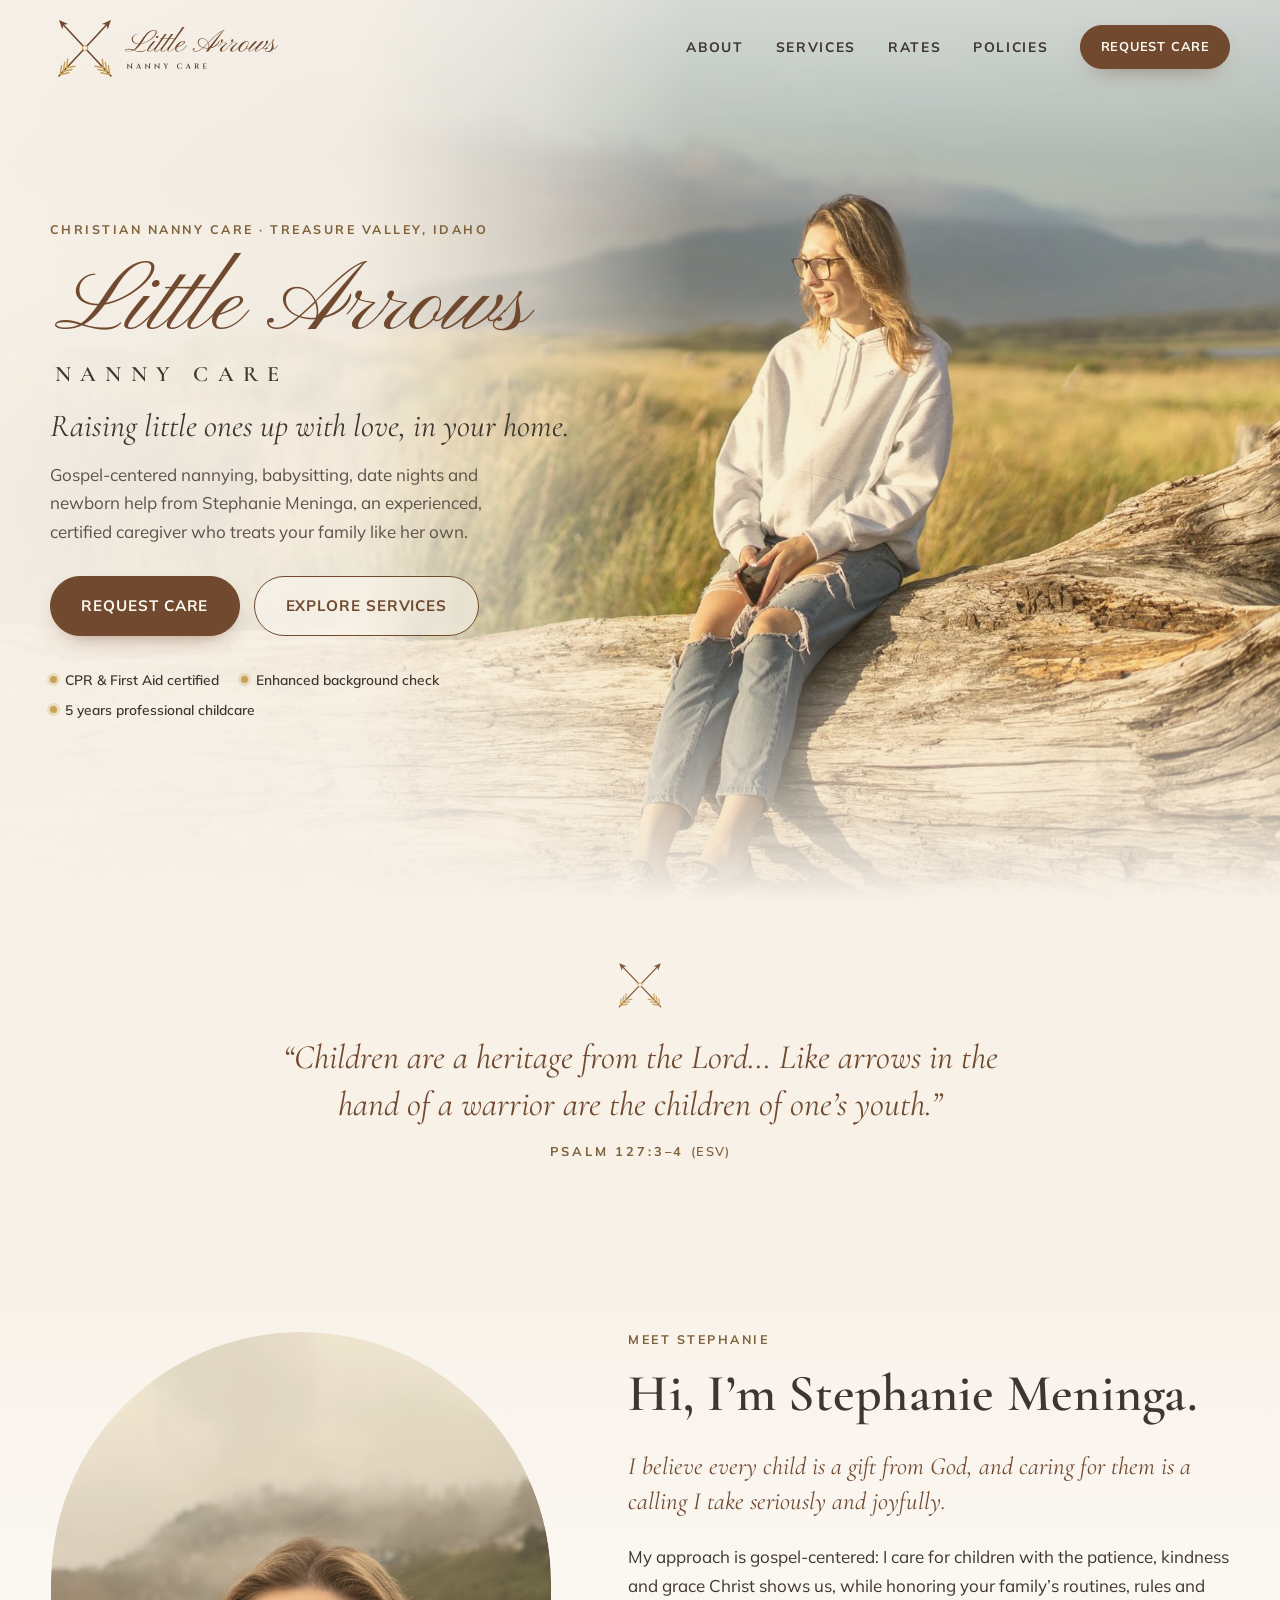
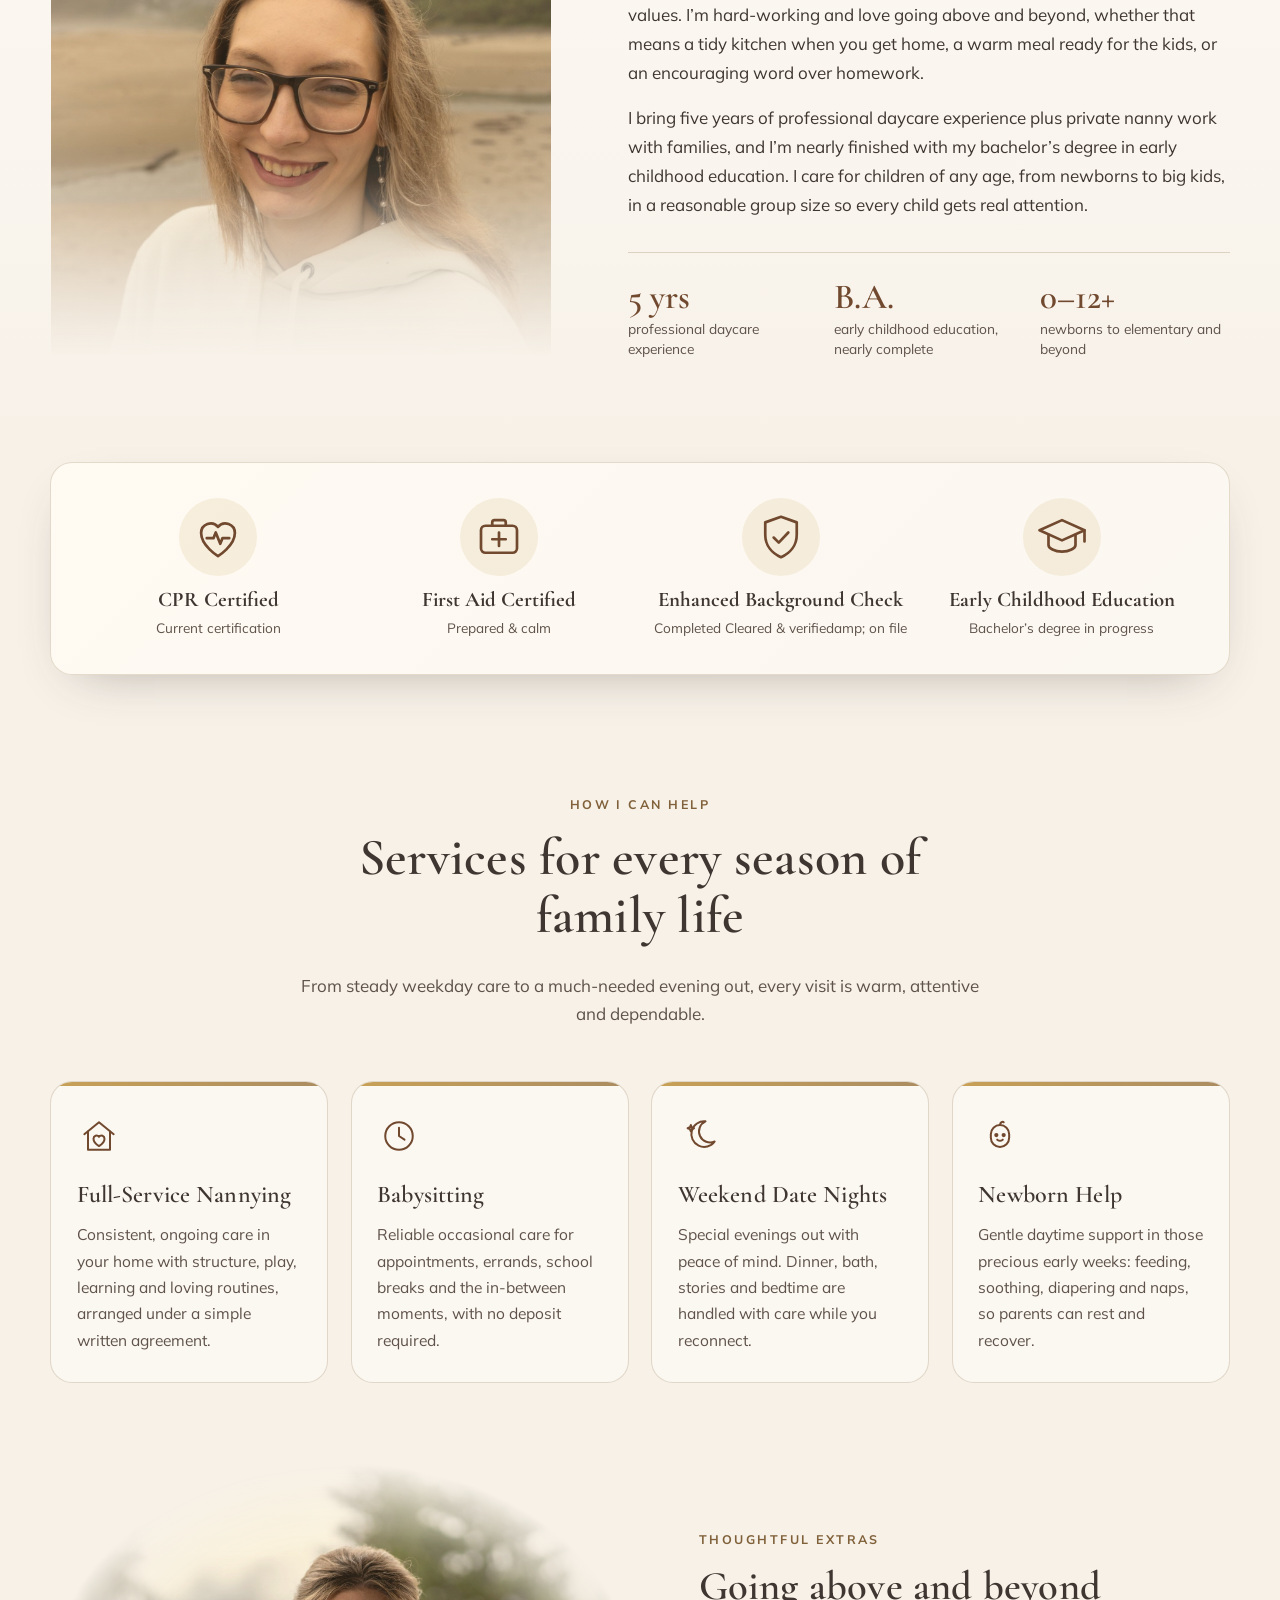
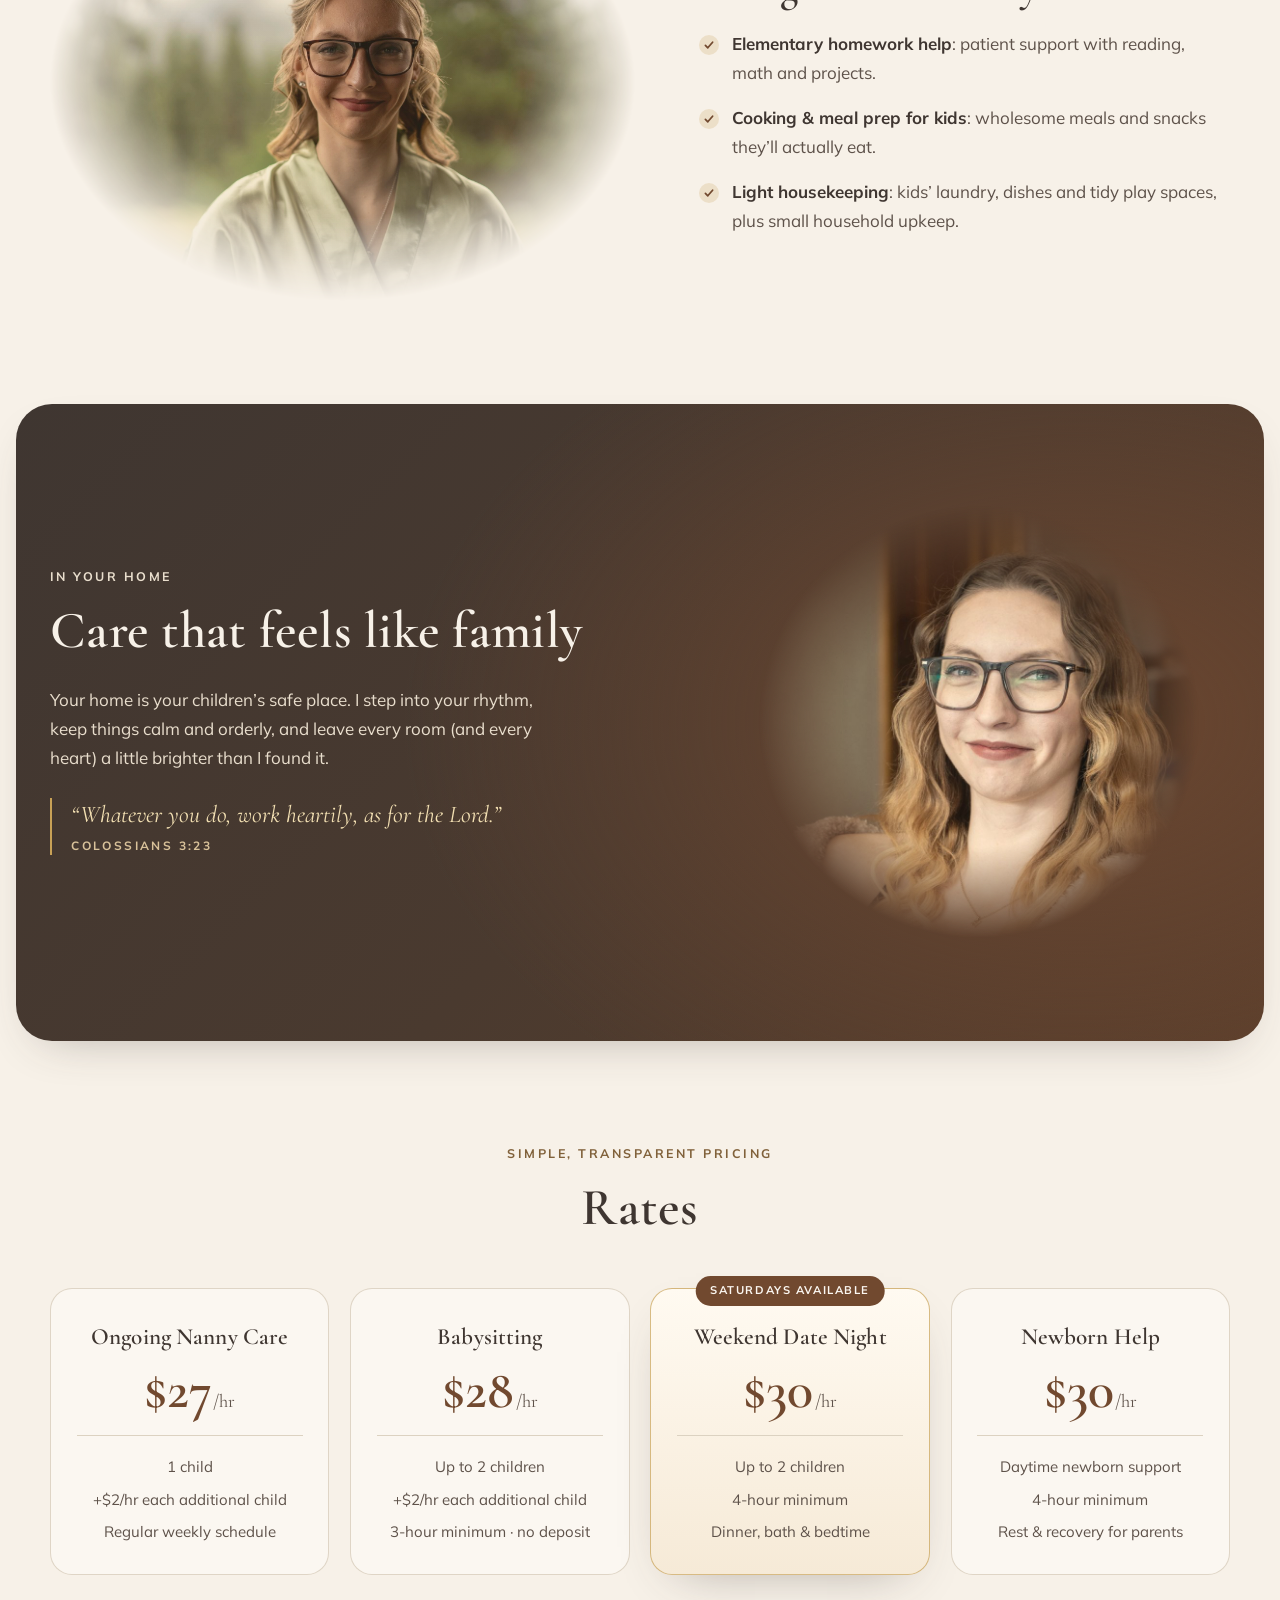
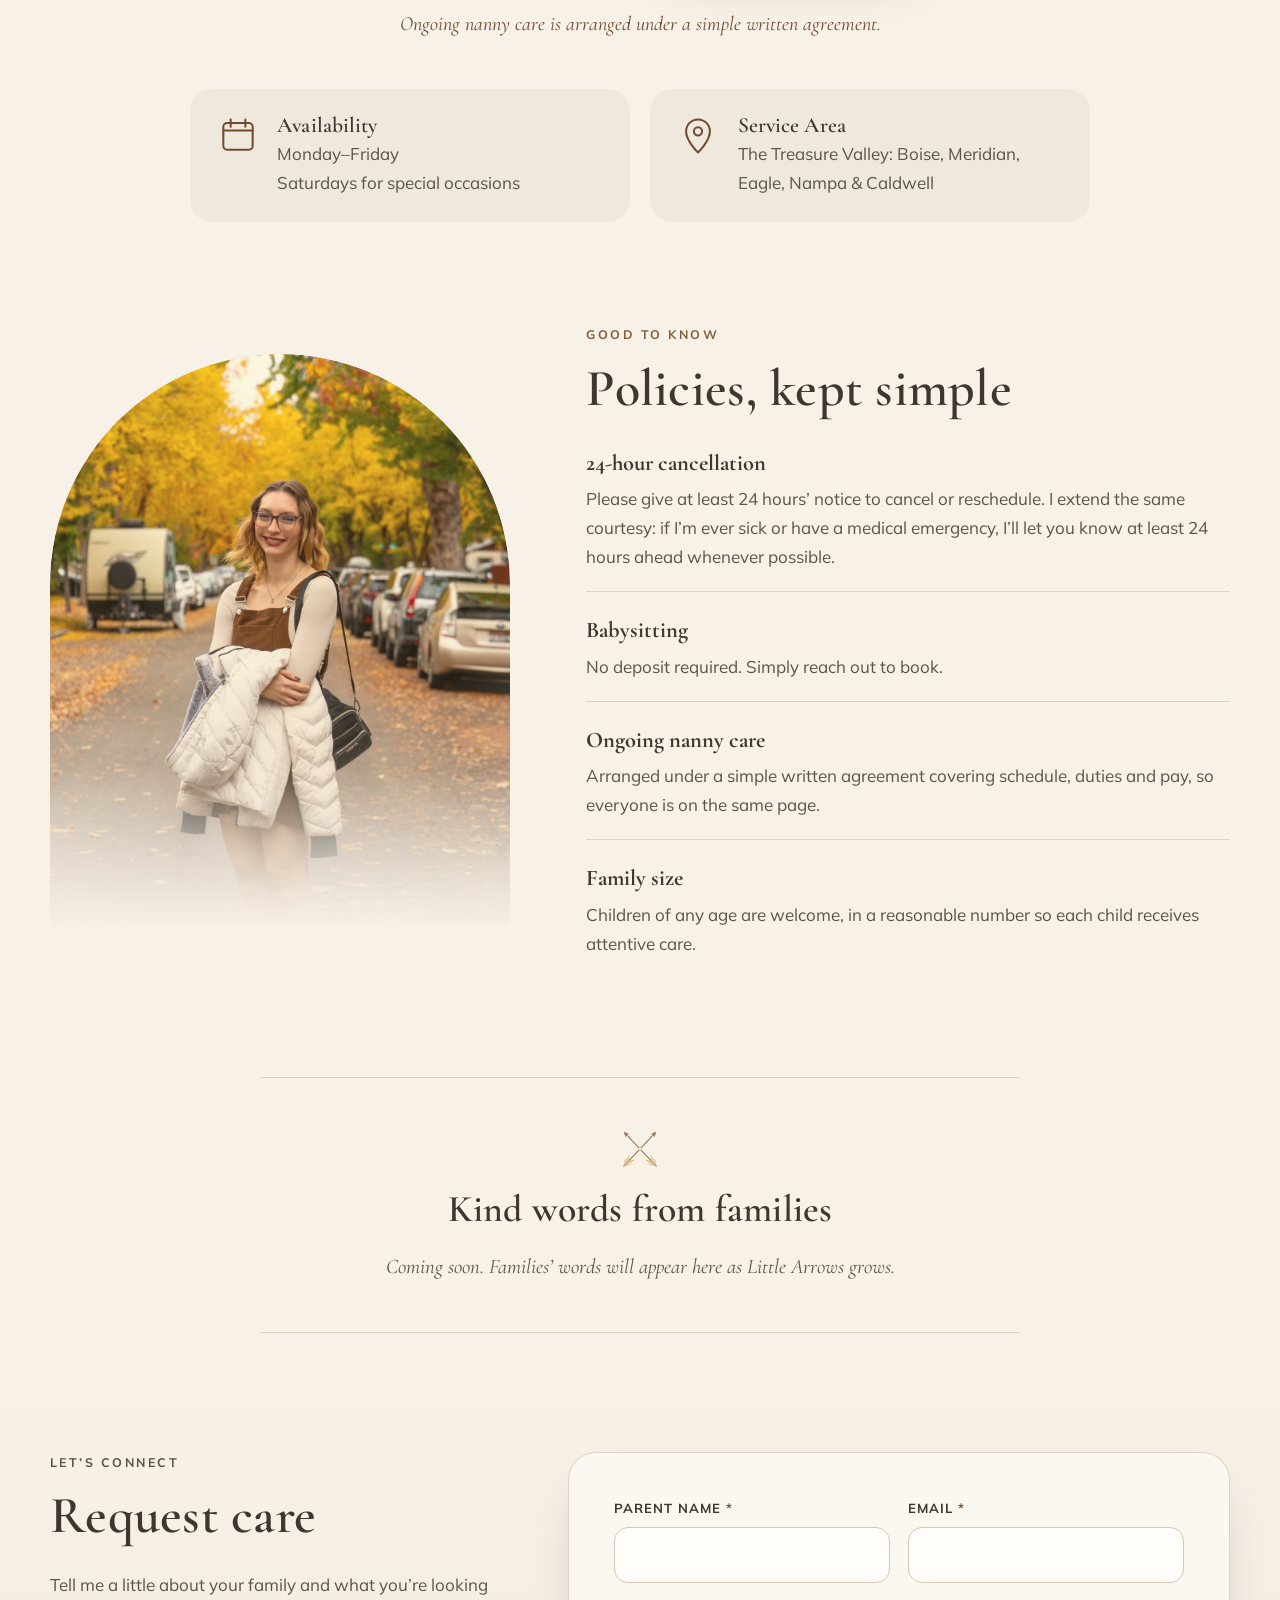
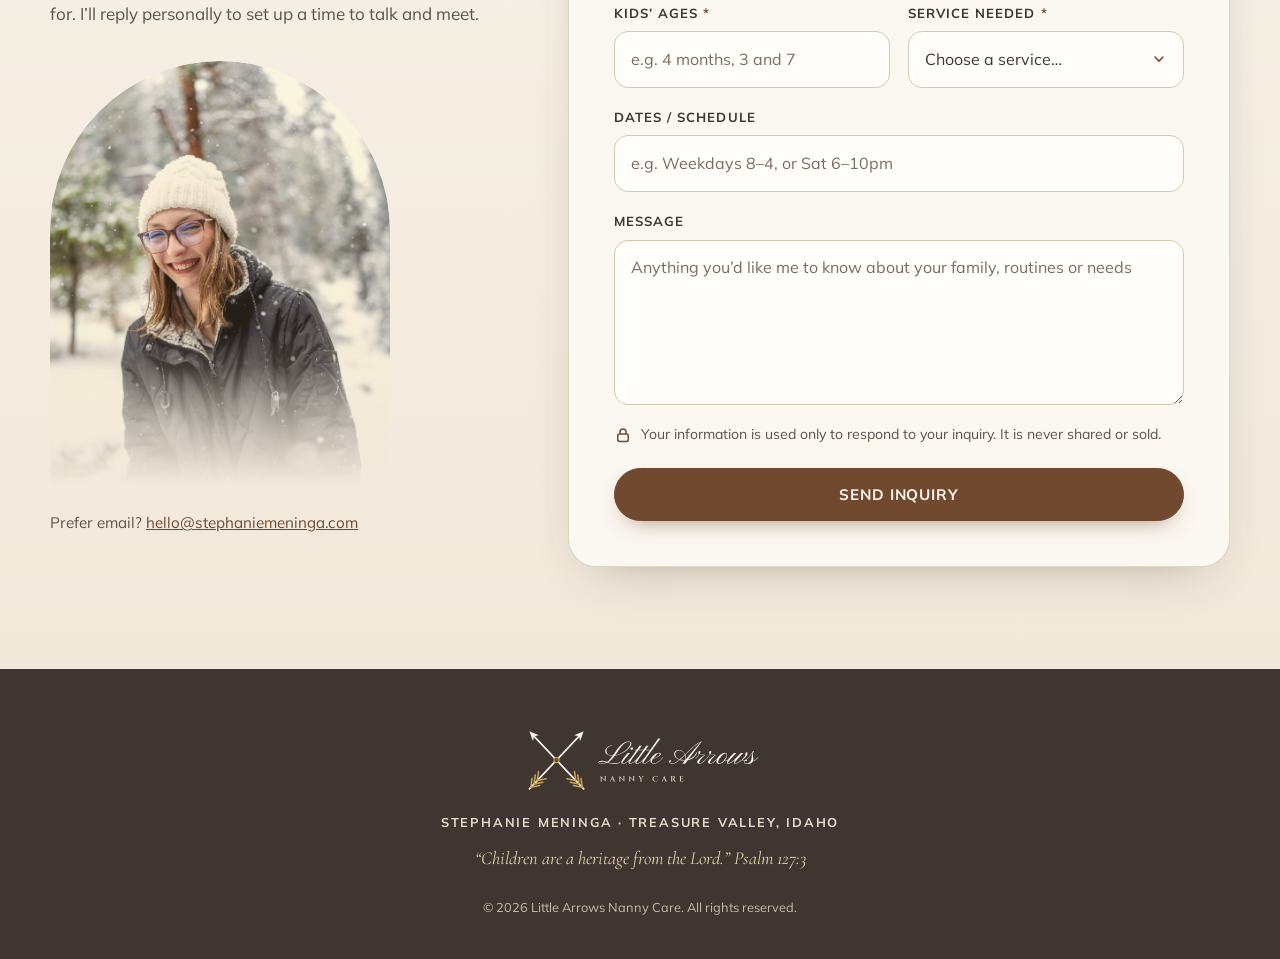
==== index.html @ 39f63ade "Little Arrows Nanny Care website (Design A: Golden Hour)" ====
<!doctype html>
<html lang="en">
<head>
  <meta charset="utf-8">
  <meta name="viewport" content="width=device-width, initial-scale=1">
  <title>Little Arrows Nanny Care | Christian Nanny &amp; Babysitter in Boise &amp; the Treasure Valley</title>
  <meta name="description" content="Little Arrows Nanny Care: gospel-centered nanny care, babysitting, date nights and newborn help from Stephanie Meninga in Boise, Meridian, Eagle, Nampa and Caldwell, Idaho. CPR &amp; First Aid certified, 5 years of professional childcare experience.">
  <link rel="canonical" href="https://stephaniemeninga.com/">
  <meta name="theme-color" content="#F7F1E8">
  <meta name="author" content="Stephanie Meninga">

  <meta property="og:type" content="website">
  <meta property="og:site_name" content="Little Arrows Nanny Care">
  <meta property="og:title" content="Little Arrows Nanny Care · Treasure Valley, Idaho">
  <meta property="og:description" content="Raising little ones up with love, in your home. Christian nanny care, babysitting, date nights and newborn help in Boise and the Treasure Valley.">
  <meta property="og:url" content="https://stephaniemeninga.com/">
  <meta property="og:image" content="https://stephaniemeninga.com/photos/share-image.jpg">
  <meta property="og:image:width" content="1200">
  <meta property="og:image:height" content="630">
  <meta property="og:image:alt" content="Little Arrows Nanny Care logo beside a photo of Stephanie Meninga">
  <meta property="og:locale" content="en_US">
  <meta name="twitter:card" content="summary_large_image">
  <meta name="twitter:title" content="Little Arrows Nanny Care · Treasure Valley, Idaho">
  <meta name="twitter:description" content="Raising little ones up with love, in your home.">
  <meta name="twitter:image" content="https://stephaniemeninga.com/photos/share-image.jpg">

  <link rel="icon" href="favicon.ico" sizes="any">
  <link rel="icon" href="assets/brand/favicon.svg" type="image/svg+xml">
  <link rel="apple-touch-icon" href="assets/brand/icon-180.png">
  <link rel="manifest" href="site.webmanifest">

  <link rel="preload" href="assets/fonts/cormorant.woff2" as="font" type="font/woff2" crossorigin>
  <link rel="preload" href="assets/fonts/mulish.woff2" as="font" type="font/woff2" crossorigin>
  <link rel="preload" as="image" href="photos/hero-desktop.jpg" media="(min-width: 761px)">
  <link rel="preload" as="image" href="photos/hero-mobile.jpg" media="(max-width: 760px)">
  <link rel="stylesheet" href="assets/css/styles.css">

  <script type="application/ld+json">
  {
    "@context": "https://schema.org",
    "@type": "ChildCare",
    "@id": "https://stephaniemeninga.com/#business",
    "name": "Little Arrows Nanny Care",
    "slogan": "Raising little ones up with love, in your home.",
    "description": "Christian, gospel-centered in-home nanny care, babysitting, weekend date nights and newborn help in the Treasure Valley of Idaho.",
    "url": "https://stephaniemeninga.com/",
    "logo": "https://stephaniemeninga.com/assets/brand/icon-512.png",
    "image": "https://stephaniemeninga.com/photos/share-image.jpg",
    "priceRange": "$27–$30 per hour",
    "currenciesAccepted": "USD",
    "founder": { "@type": "Person", "name": "Stephanie Meninga" },
    "areaServed": [
      { "@type": "City", "name": "Boise", "containedInPlace": { "@type": "State", "name": "Idaho" } },
      { "@type": "City", "name": "Meridian", "containedInPlace": { "@type": "State", "name": "Idaho" } },
      { "@type": "City", "name": "Eagle", "containedInPlace": { "@type": "State", "name": "Idaho" } },
      { "@type": "City", "name": "Nampa", "containedInPlace": { "@type": "State", "name": "Idaho" } },
      { "@type": "City", "name": "Caldwell", "containedInPlace": { "@type": "State", "name": "Idaho" } }
    ],
    "openingHoursSpecification": [
      { "@type": "OpeningHoursSpecification", "dayOfWeek": ["Monday","Tuesday","Wednesday","Thursday","Friday"], "description": "Weekday care by arrangement" },
      { "@type": "OpeningHoursSpecification", "dayOfWeek": "Saturday", "description": "Special occasions by arrangement" }
    ],
    "makesOffer": [
      { "@type": "Offer", "name": "Ongoing nanny care", "priceSpecification": { "@type": "UnitPriceSpecification", "price": 27, "priceCurrency": "USD", "unitText": "hour", "description": "1 child; +$2/hr each additional child" } },
      { "@type": "Offer", "name": "Babysitting", "priceSpecification": { "@type": "UnitPriceSpecification", "price": 28, "priceCurrency": "USD", "unitText": "hour", "description": "Up to 2 children; +$2/hr each additional; 3-hour minimum" } },
      { "@type": "Offer", "name": "Weekend date night", "priceSpecification": { "@type": "UnitPriceSpecification", "price": 30, "priceCurrency": "USD", "unitText": "hour", "description": "Up to 2 children; 4-hour minimum" } },
      { "@type": "Offer", "name": "Newborn help", "priceSpecification": { "@type": "UnitPriceSpecification", "price": 30, "priceCurrency": "USD", "unitText": "hour", "description": "4-hour minimum" } }
    ]
  }
  </script>
</head>
<body>
  <a class="skip-link" href="#main">Skip to content</a>

  <header class="site-header">
    <div class="container header-inner">
      <a class="brand" href="#top" aria-label="Little Arrows Nanny Care, back to top">
        <img src="assets/brand/logo-horizontal.svg" alt="Little Arrows Nanny Care" width="300" height="72">
      </a>
      <button class="nav-toggle" type="button" aria-expanded="false" aria-controls="site-nav">
        <span class="sr-only">Menu</span><span class="bars" aria-hidden="true"></span>
      </button>
      <nav id="site-nav" class="site-nav" aria-label="Main">
        <a href="#about">About</a>
        <a href="#services">Services</a>
        <a href="#rates">Rates</a>
        <a href="#policies">Policies</a>
        <a class="btn btn-small" href="#contact">Request Care</a>
      </nav>
    </div>
  </header>

  <main id="main">
    <!-- HERO -->
    <section class="hero" id="top" aria-labelledby="hero-title">
      <picture class="hero-media">
        <source media="(max-width: 760px)" srcset="photos/hero-mobile.jpg" width="1440" height="1920">
        <img src="photos/hero-desktop.jpg" width="2000" height="1307" alt="Stephanie Meninga smiling, seated on a sunlit driftwood log among golden grasses" fetchpriority="high" decoding="async">
      </picture>
      <div class="container hero-content">
        <p class="eyebrow">Christian nanny care · <span class="nowrap">Treasure Valley, Idaho</span></p>
        <h1 id="hero-title">
          <span class="script">Little Arrows</span>
          <span class="h1-sub">Nanny Care</span>
        </h1>
        <p class="tagline">Raising little ones up with love, in your home.</p>
        <p class="hero-lede">Gospel-centered nannying, babysitting, date nights and newborn help from Stephanie Meninga, an experienced, certified caregiver who treats your family like her own.</p>
        <div class="hero-actions">
          <a class="btn" href="#contact">Request Care</a>
          <a class="btn btn-ghost" href="#services">Explore Services</a>
        </div>
        <ul class="hero-trust" aria-label="Highlights">
          <li>CPR &amp; First Aid certified</li>
          <li>Enhanced background check</li>
          <li>5 years professional childcare</li>
        </ul>
      </div>
    </section>

    <!-- VERSE -->
    <section class="verse" aria-label="Scripture">
      <div class="container narrow">
        <img class="verse-mark" src="assets/brand/mark.svg" alt="" width="56" height="58" loading="lazy">
        <blockquote>
          <p>“Children are a heritage from the Lord… Like arrows in the hand of a warrior are the children of one’s youth.”</p>
          <footer>Psalm 127:3–4 <span>(ESV)</span></footer>
        </blockquote>
      </div>
    </section>

    <!-- ABOUT -->
    <section class="section about" id="about" aria-labelledby="about-title">
      <div class="container about-grid">
        <figure class="about-photo soft-photo">
          <img src="photos/about.jpg" width="1400" height="1750" alt="Portrait of Stephanie Meninga smiling on a misty beach" loading="lazy" decoding="async">
        </figure>
        <div class="about-copy">
          <p class="eyebrow">Meet Stephanie</p>
          <h2 id="about-title">Hi, I’m Stephanie Meninga.</h2>
          <p class="lead">I believe every child is a gift from God, and caring for them is a calling I take seriously and joyfully.</p>
          <p>My approach is gospel-centered: I care for children with the patience, kindness and grace Christ shows us, while honoring your family’s routines, rules and values. I’m hard-working and love going above and beyond, whether that means a tidy kitchen when you get home, a warm meal ready for the kids, or an encouraging word over homework.</p>
          <p>I bring five years of professional daycare experience plus private nanny work with families, and I’m nearly finished with my bachelor’s degree in early childhood education. I care for children of any age, from newborns to big kids, in a reasonable group size so every child gets real attention.</p>
          <dl class="stats">
            <div><dt>5 yrs</dt><dd>professional daycare experience</dd></div>
            <div><dt>B.A.</dt><dd>early childhood education, nearly complete</dd></div>
            <div><dt>0–12+</dt><dd>newborns to elementary and beyond</dd></div>
          </dl>
        </div>
      </div>
    </section>

    <!-- QUALIFICATIONS -->
    <section class="badges-band" aria-labelledby="quals-title">
      <div class="container">
        <h2 id="quals-title" class="sr-only">Qualifications</h2>
        <ul class="badges">
          <li class="badge">
            <svg viewBox="0 0 48 48" aria-hidden="true"><path d="M24 41s-15-9.2-15-20.5A8.5 8.5 0 0 1 24 15a8.5 8.5 0 0 1 15 5.5C39 31.8 24 41 24 41z"/><path d="M14 25h6l2-5 4 10 2-5h6"/></svg>
            <span class="badge-title">CPR Certified</span><span class="badge-sub">Current certification</span>
          </li>
          <li class="badge">
            <svg viewBox="0 0 48 48" aria-hidden="true"><rect x="8" y="14" width="32" height="24" rx="4"/><path d="M18 14v-3a2 2 0 0 1 2-2h8a2 2 0 0 1 2 2v3M24 20v12M18 26h12"/></svg>
            <span class="badge-title">First Aid Certified</span><span class="badge-sub">Prepared &amp; calm</span>
          </li>
          <li class="badge">
            <svg viewBox="0 0 48 48" aria-hidden="true"><path d="M24 6l14 5v11c0 9.5-6 16.5-14 20-8-3.5-14-10.5-14-20V11z"/><path d="M17.5 24.5l4.5 4.5 8.5-9"/></svg>
            <span class="badge-title">Enhanced Background Check</span><span class="badge-sub">Completed <span class="badge-sub">Cleared &amp; verified</span>amp; on file</span>
          </li>
          <li class="badge">
            <svg viewBox="0 0 48 48" aria-hidden="true"><path d="M4 18l20-9 20 9-20 9z"/><path d="M12 22v9c0 3 5.4 6 12 6s12-3 12-6v-9M44 18v10"/></svg>
            <span class="badge-title">Early Childhood Education</span><span class="badge-sub">Bachelor’s degree in progress</span>
          </li>
        </ul>
      </div>
    </section>

    <!-- SERVICES -->
    <section class="section services" id="services" aria-labelledby="services-title">
      <div class="container">
        <header class="section-head">
          <p class="eyebrow">How I can help</p>
          <h2 id="services-title">Services for every season of family life</h2>
          <p>From steady weekday care to a much-needed evening out, every visit is warm, attentive and dependable.</p>
        </header>
        <div class="service-grid">
          <article class="service-card">
            <svg class="icon" viewBox="0 0 48 48" aria-hidden="true"><path d="M8 22L24 9l16 13"/><path d="M12 19v20h24V19"/><path d="M24 35s-6-3.6-6-8a3.4 3.4 0 0 1 6-2.2 3.4 3.4 0 0 1 6 2.2c0 4.4-6 8-6 8z"/></svg>
            <h3>Full-Service Nannying</h3>
            <p>Consistent, ongoing care in your home with structure, play, learning and loving routines, arranged under a simple written agreement.</p>
          </article>
          <article class="service-card">
            <svg class="icon" viewBox="0 0 48 48" aria-hidden="true"><circle cx="24" cy="24" r="15"/><path d="M24 15v9l6 4"/></svg>
            <h3>Babysitting</h3>
            <p>Reliable occasional care for appointments, errands, school breaks and the in-between moments, with no deposit required.</p>
          </article>
          <article class="service-card">
            <svg class="icon" viewBox="0 0 48 48" aria-hidden="true"><path d="M30 8a14 14 0 1 0 10 22A12 12 0 0 1 30 8z"/><path d="M14 12l1 2.5 2.5 1-2.5 1-1 2.5-1-2.5-2.5-1 2.5-1z"/></svg>
            <h3>Weekend Date Nights</h3>
            <p>Special evenings out with peace of mind. Dinner, bath, stories and bedtime are handled with care while you reconnect.</p>
          </article>
          <article class="service-card">
            <svg class="icon" viewBox="0 0 48 48" aria-hidden="true"><path d="M14 22a10 10 0 0 1 20 0v4a10 10 0 0 1-20 0z"/><circle cx="20" cy="23" r="1.2"/><circle cx="28" cy="23" r="1.2"/><path d="M21 28c1.8 1.5 4.2 1.5 6 0M24 12c0-3 3-4 4-3"/></svg>
            <h3>Newborn Help</h3>
            <p>Gentle daytime support in those precious early weeks: feeding, soothing, diapering and naps, so parents can rest and recover.</p>
          </article>
        </div>

        <div class="extras">
          <figure class="extras-photo soft-photo">
            <img src="photos/extras.jpg" width="2000" height="1498" alt="Stephanie smiling softly in a sage-green top against misty pine trees" loading="lazy" decoding="async">
          </figure>
          <div class="extras-copy">
            <p class="eyebrow">Thoughtful extras</p>
            <h3>Going above and beyond</h3>
            <ul class="check-list">
              <li><strong>Elementary homework help</strong>: patient support with reading, math and projects.</li>
              <li><strong>Cooking &amp; meal prep for kids</strong>: wholesome meals and snacks they’ll actually eat.</li>
              <li><strong>Light housekeeping</strong>: kids’ laundry, dishes and tidy play spaces, plus small household upkeep.</li>
            </ul>
          </div>
        </div>
      </div>
    </section>

    <!-- HOME / VALUES BAND -->
    <section class="values" aria-labelledby="values-title">
      <div class="container values-grid">
        <div class="values-copy">
          <p class="eyebrow eyebrow-light">In your home</p>
          <h2 id="values-title">Care that feels like family</h2>
          <p>Your home is your children’s safe place. I step into your rhythm, keep things calm and orderly, and leave every room (and every heart) a little brighter than I found it.</p>
          <p class="values-quote">“Whatever you do, work heartily, as for the Lord.” <span>Colossians 3:23</span></p>
        </div>
        <figure class="values-photo">
          <img src="photos/home.jpg" width="912" height="896" alt="Stephanie relaxing at home wrapped in a cozy plaid blanket" loading="lazy" decoding="async">
        </figure>
      </div>
    </section>

    <!-- RATES -->
    <section class="section rates" id="rates" aria-labelledby="rates-title">
      <div class="container">
        <header class="section-head">
          <p class="eyebrow">Simple, transparent pricing</p>
          <h2 id="rates-title">Rates</h2>
        </header>
        <div class="rate-grid">
          <article class="rate-card">
            <h3>Ongoing Nanny Care</h3>
            <p class="price"><span>$27</span>/hr</p>
            <ul><li>1 child</li><li>+$2/hr each additional child</li><li>Regular weekly schedule</li></ul>
          </article>
          <article class="rate-card">
            <h3>Babysitting</h3>
            <p class="price"><span>$28</span>/hr</p>
            <ul><li>Up to 2 children</li><li>+$2/hr each additional child</li><li>3-hour minimum · no deposit</li></ul>
          </article>
          <article class="rate-card featured">
            <p class="ribbon">Saturdays available</p>
            <h3>Weekend Date Night</h3>
            <p class="price"><span>$30</span>/hr</p>
            <ul><li>Up to 2 children</li><li>4-hour minimum</li><li>Dinner, bath &amp; bedtime</li></ul>
          </article>
          <article class="rate-card">
            <h3>Newborn Help</h3>
            <p class="price"><span>$30</span>/hr</p>
            <ul><li>Daytime newborn support</li><li>4-hour minimum</li><li>Rest &amp; recovery for parents</li></ul>
          </article>
        </div>
        <p class="rate-note">Ongoing nanny care is arranged under a simple written agreement.</p>

        <div class="info-grid">
          <div class="info-card">
            <svg class="icon" viewBox="0 0 48 48" aria-hidden="true"><rect x="8" y="11" width="32" height="29" rx="4"/><path d="M8 19h32M16 7v8M32 7v8"/></svg>
            <div><h3>Availability</h3><p>Monday–Friday<br>Saturdays for special occasions</p></div>
          </div>
          <div class="info-card">
            <svg class="icon" viewBox="0 0 48 48" aria-hidden="true"><path d="M24 43s13-12.2 13-23a13 13 0 0 0-26 0c0 10.8 13 23 13 23z"/><circle cx="24" cy="20" r="4.5"/></svg>
            <div><h3>Service Area</h3><p>The Treasure Valley: Boise, Meridian, Eagle, Nampa &amp; Caldwell</p></div>
          </div>
        </div>
      </div>
    </section>

    <!-- POLICIES -->
    <section class="section policies" id="policies" aria-labelledby="policies-title">
      <div class="container policies-grid">
        <figure class="policies-photo soft-photo">
          <img src="photos/policies.jpg" width="1184" height="1440" alt="Stephanie smiling on a tree-lined street glowing with golden autumn leaves" loading="lazy" decoding="async">
        </figure>
        <div>
          <p class="eyebrow">Good to know</p>
          <h2 id="policies-title">Policies, kept simple</h2>
          <dl class="policy-list">
            <div><dt>24-hour cancellation</dt><dd>Please give at least 24 hours’ notice to cancel or reschedule. I extend the same courtesy: if I’m ever sick or have a medical emergency, I’ll let you know at least 24 hours ahead whenever possible.</dd></div>
            <div><dt>Babysitting</dt><dd>No deposit required. Simply reach out to book.</dd></div>
            <div><dt>Ongoing nanny care</dt><dd>Arranged under a simple written agreement covering schedule, duties and pay, so everyone is on the same page.</dd></div>
            <div><dt>Family size</dt><dd>Children of any age are welcome, in a reasonable number so each child receives attentive care.</dd></div>
          </dl>
        </div>
      </div>
    </section>

    <!-- TESTIMONIALS PLACEHOLDER -->
    <section class="testimonials" aria-labelledby="testimonials-title">
      <div class="container narrow">
        <img src="assets/brand/mark.svg" alt="" width="44" height="46" loading="lazy">
        <h2 id="testimonials-title">Kind words from families</h2>
        <p>Coming soon. Families’ words will appear here as Little Arrows grows.</p>
      </div>
    </section>

    <!-- CONTACT -->
    <section class="section contact" id="contact" aria-labelledby="contact-title">
      <div class="container contact-grid">
        <div class="contact-side">
          <p class="eyebrow">Let’s connect</p>
          <h2 id="contact-title">Request care</h2>
          <p>Tell me a little about your family and what you’re looking for. I’ll reply personally to set up a time to talk and meet.</p>
          <figure class="contact-photo soft-photo">
            <img src="photos/contact.jpg" width="1600" height="1920" alt="Stephanie in a cream knit hat, smiling as snow falls" loading="lazy" decoding="async">
          </figure>
          <p class="contact-email">Prefer email? <a data-email href="#contact-form">Email Stephanie</a></p>
        </div>

        <form id="contact-form" class="contact-form" action="/api/contact" method="post" novalidate>
          <div class="field-row">
            <div class="field">
              <label for="parent-name">Parent name <span aria-hidden="true">*</span></label>
              <input id="parent-name" name="name" type="text" autocomplete="name" required maxlength="120">
            </div>
            <div class="field">
              <label for="email">Email <span aria-hidden="true">*</span></label>
              <input id="email" name="email" type="email" autocomplete="email" required maxlength="160">
            </div>
          </div>
          <div class="field-row">
            <div class="field">
              <label for="kids-ages">Kids’ ages <span aria-hidden="true">*</span></label>
              <input id="kids-ages" name="kids_ages" type="text" placeholder="e.g. 4 months, 3 and 7" required maxlength="160">
            </div>
            <div class="field">
              <label for="service">Service needed <span aria-hidden="true">*</span></label>
              <select id="service" name="service" required>
                <option value="">Choose a service…</option>
                <option>Ongoing nanny care</option>
                <option>Babysitting</option>
                <option>Weekend date night</option>
                <option>Newborn help</option>
                <option>Not sure yet</option>
              </select>
            </div>
          </div>
          <div class="field">
            <label for="schedule">Dates / schedule</label>
            <input id="schedule" name="schedule" type="text" placeholder="e.g. Weekdays 8–4, or Sat 6–10pm" maxlength="240">
          </div>
          <div class="field">
            <label for="message">Message</label>
            <textarea id="message" name="message" rows="5" maxlength="4000" placeholder="Anything you’d like me to know about your family, routines or needs"></textarea>
          </div>
          <div class="hp" aria-hidden="true">
            <label for="website">Leave this field empty</label>
            <input id="website" name="website" type="text" tabindex="-1" autocomplete="off">
          </div>
          <p class="privacy-note">Your information is used only to respond to your inquiry. It is never shared or sold.</p>
          <button class="btn btn-block" type="submit">Send Inquiry</button>
          <p class="form-status" role="status" aria-live="polite" tabindex="-1"></p>
        </form>
      </div>
    </section>
  </main>

  <footer class="site-footer">
    <div class="container footer-inner">
      <img src="assets/brand/logo-horizontal-light.svg" alt="Little Arrows Nanny Care" width="260" height="62" loading="lazy">
      <p class="footer-meta"><span>Stephanie Meninga</span><span class="dot" aria-hidden="true"> · </span><span>Treasure Valley, Idaho</span></p>
      <p class="footer-verse">“Children are a heritage from the Lord.” Psalm 127:3</p>
      <p class="copyright">© <span data-year>2026</span> Little Arrows Nanny Care. All rights reserved.</p>
    </div>
  </footer>

  <script type="module" src="assets/js/main.js"></script>
</body>
</html>
---- assets/css/styles.css ----
/* Little Arrows Nanny Care: styles
   Palette pulled from Stephanie's photos */
@font-face{font-family:"Cormorant";src:url(../fonts/cormorant.woff2) format("woff2");font-weight:300 700;font-display:swap}
@font-face{font-family:"Cormorant";src:url(../fonts/cormorant-italic.woff2) format("woff2");font-weight:300 700;font-style:italic;font-display:swap}
@font-face{font-family:"Mulish";src:url(../fonts/mulish.woff2) format("woff2");font-weight:200 900;font-display:swap}
@font-face{font-family:"Pinyon";src:url(../fonts/pinyon.woff2) format("woff2");font-display:swap}

/* =====================================================================
   PHOTO FOCAL POINTS: the one place to adjust how each photo is cropped.
   Photos live in /photos (see photos/README.md). If a new photo crops a
   face badly, change its value below: "X% Y%" where 0% 0% = top-left,
   50% 50% = center, 100% 100% = bottom-right. E.g. "50% 20%" keeps the top.
   ===================================================================== */
:root{
  --focus-hero-desktop: 0% 40%;   /* photos/hero-desktop.jpg (wide screens). Text sits on the left, so keep the person right of center */
  --zoom-hero-desktop: 118%;      /* how wide the desktop hero is drawn; 100% = no extra zoom */
  --focus-hero-mobile: 50% 18%;   /* photos/hero-mobile.jpg (phones) */
  --focus-about: 50% 30%;         /* photos/about.jpg */
  --focus-extras: 50% 35%;        /* photos/extras.jpg */
  --focus-home: 50% 50%;          /* photos/home.jpg */
  --focus-policies: 50% 30%;      /* photos/policies.jpg */
  --focus-contact: 50% 30%;       /* photos/contact.jpg */
}

:root{
  --ivory:#F7F1E8; --cream:#FBF7F1; --linen:#DCD2C1; --wheat:#C8A156; --honey:#AA8C61;
  --sage:#9C9979; --chestnut:#71492F; --espresso:#3F3631; --bronze:#80613A;
  --text:#3F3631; --muted:#5E524A;
  --serif:"Cormorant","Cormorant Garamond",Garamond,"Times New Roman",serif;
  --sans:"Mulish",system-ui,-apple-system,"Segoe UI",Roboto,sans-serif;
  --script:"Pinyon","Pinyon Script",cursive;
  --radius:22px; --shadow:0 18px 50px -28px rgba(63,54,49,.45);
  --container:1180px;
}
*,*::before,*::after{box-sizing:border-box}
html{scroll-behavior:smooth;scroll-padding-top:88px;-webkit-text-size-adjust:100%}
@media (prefers-reduced-motion:reduce){html{scroll-behavior:auto}*{transition:none!important}}
body{margin:0;font-family:var(--sans);font-size:1.0625rem;line-height:1.7;color:var(--text);background:var(--ivory);-webkit-font-smoothing:antialiased}
img{max-width:100%;height:auto;display:block}
a{color:var(--chestnut)}
h1,h2,h3{font-family:var(--serif);font-weight:600;line-height:1.12;color:var(--espresso);margin:0 0 .5em;letter-spacing:.005em}
h2{font-size:clamp(2.1rem,1.5rem + 2.2vw,3.25rem)}
h3{font-size:1.6rem}
p{margin:0 0 1em}
.container{width:min(var(--container),100% - 2.5rem);margin-inline:auto}
.narrow{max-width:760px}
.sr-only{position:absolute!important;width:1px;height:1px;padding:0;margin:-1px;overflow:hidden;clip:rect(0,0,0,0);white-space:nowrap;border:0}
.skip-link{position:absolute;left:1rem;top:-3rem;background:var(--espresso);color:var(--ivory);padding:.6rem 1rem;border-radius:8px;z-index:100}
.skip-link:focus{top:1rem}
:focus-visible{outline:3px solid var(--wheat);outline-offset:3px;border-radius:4px}
.eyebrow{font-family:var(--sans);font-size:.78rem;font-weight:700;letter-spacing:.2em;text-transform:uppercase;color:var(--bronze);margin-bottom:.9rem}
.eyebrow-light{color:#E6CF9C}
.lead{font-family:var(--serif);font-size:1.55rem;line-height:1.4;color:var(--chestnut);font-style:italic}

/* Buttons */
.btn{display:inline-flex;align-items:center;justify-content:center;gap:.5rem;font-family:var(--sans);font-weight:700;font-size:.95rem;letter-spacing:.06em;text-transform:uppercase;text-decoration:none;
  color:var(--cream);background:var(--chestnut);padding:1rem 1.9rem;border-radius:999px;border:1.5px solid var(--chestnut);box-shadow:0 10px 24px -14px rgba(113,73,47,.8);transition:transform .2s,background .2s,box-shadow .2s;cursor:pointer}
.btn:hover{background:#5f3c26;transform:translateY(-1px);box-shadow:0 14px 28px -14px rgba(113,73,47,.9)}
.btn-ghost{background:rgba(251,247,241,.55);color:var(--chestnut);box-shadow:none;backdrop-filter:blur(4px)}
.btn-ghost:hover{background:var(--cream);color:var(--chestnut)}
.btn-small{padding:.65rem 1.2rem;font-size:.8rem}
.btn-block{width:100%}
.btn:disabled{opacity:.7;cursor:progress}

/* Header */
.site-header{position:fixed;inset:0 0 auto;z-index:50;transition:background .3s,box-shadow .3s,padding .3s;padding:.9rem 0}
.site-header.scrolled,.site-header.nav-open{background:rgba(247,241,232,.94);backdrop-filter:saturate(140%) blur(10px);box-shadow:0 8px 30px -22px rgba(63,54,49,.6);padding:.45rem 0}
.header-inner{display:flex;align-items:center;justify-content:space-between;gap:1rem}
.brand img{width:clamp(190px,18vw,250px);height:auto}
.site-nav{display:flex;align-items:center;gap:2rem}
.site-nav a:not(.btn){font-size:.86rem;font-weight:700;letter-spacing:.12em;text-transform:uppercase;text-decoration:none;color:var(--espresso);position:relative;padding:.3rem 0}
.site-nav a:not(.btn)::after{content:"";position:absolute;left:0;right:0;bottom:0;height:1.5px;background:var(--wheat);transform:scaleX(0);transition:transform .25s}
.site-nav a:not(.btn):hover::after{transform:scaleX(1)}
.nav-toggle{display:none;background:none;border:0;width:46px;height:46px;border-radius:50%;cursor:pointer;position:relative}
.bars,.bars::before,.bars::after{position:absolute;left:12px;width:22px;height:2px;background:var(--espresso);border-radius:2px;transition:transform .25s,opacity .25s}
.bars{top:22px}.bars::before{content:"";left:0;top:-7px}.bars::after{content:"";left:0;top:7px}
.nav-open .bars{background:transparent}.nav-open .bars::before{transform:translateY(7px) rotate(45deg)}.nav-open .bars::after{transform:translateY(-7px) rotate(-45deg)}

/* Hero */
.hero{position:relative;min-height:max(640px,min(100svh,940px));display:flex;align-items:center;overflow:hidden;isolation:isolate}
.hero-media,.hero-media img{position:absolute;inset:0;width:100%;height:100%}
.hero-media img{object-fit:cover;object-position:var(--focus-hero-desktop);width:var(--zoom-hero-desktop);max-width:none}
.hero::before{content:"";position:absolute;inset:0;z-index:1;pointer-events:none;
  background:
    linear-gradient(90deg,rgba(247,241,232,.97) 0%,rgba(247,241,232,.9) 28%,rgba(247,241,232,.5) 42%,rgba(247,241,232,0) 54%),
    linear-gradient(180deg,rgba(247,241,232,.55) 0%,rgba(247,241,232,0) 18%,rgba(247,241,232,0) 72%,var(--ivory) 100%),
    linear-gradient(0deg,rgba(200,161,86,.10),rgba(200,161,86,.10))}
.hero-content{position:relative;z-index:2;padding:8.5rem 0 6rem}
.hero-content>*{max-width:540px}
.hero h1{margin:0 0 .6rem;display:flex;flex-direction:column}
.hero .script{font-family:var(--script);font-weight:400;font-size:clamp(3.8rem,2.4rem + 4.6vw,6.4rem);line-height:1.05;color:var(--chestnut);letter-spacing:0;padding-left:.05em}
.h1-sub{font-family:var(--serif);font-size:clamp(1.05rem,.9rem + .6vw,1.4rem);letter-spacing:.42em;text-transform:uppercase;font-weight:600;color:var(--espresso);margin-top:.35rem;padding-left:.3rem}
.tagline{font-family:var(--serif);font-style:italic;font-size:clamp(1.5rem,1.2rem + 1vw,2.05rem);line-height:1.3;color:var(--espresso);margin:1.1rem 0 .9rem}
.hero-lede{color:var(--muted);max-width:480px}
.hero-actions{display:flex;flex-wrap:wrap;gap:.9rem;margin:1.8rem 0 2rem}
.hero-trust{list-style:none;padding:0;margin:0;display:flex;flex-wrap:wrap;gap:.4rem 1.4rem;font-size:.86rem;font-weight:600;color:var(--espresso)}
.hero-trust li{display:flex;align-items:center;gap:.5rem}
.hero-trust li::before{content:"";width:7px;height:7px;border-radius:50%;background:var(--wheat);box-shadow:0 0 0 3px rgba(200,161,86,.25)}

/* Verse */
.verse{text-align:center;padding:3.5rem 0 4rem}
.verse-mark{margin:0 auto 1.2rem;opacity:.9}
.verse blockquote{margin:0}
.verse p{font-family:var(--serif);font-style:italic;font-size:clamp(1.45rem,1.1rem + 1.3vw,2.15rem);line-height:1.38;color:var(--chestnut);margin-bottom:.8rem}
.verse footer{font-size:.8rem;letter-spacing:.22em;text-transform:uppercase;font-weight:700;color:var(--bronze)}
.verse footer span{letter-spacing:.1em;font-weight:600}

/* Sections */
.section{padding:clamp(4.5rem,8vw,7.5rem) 0}
.section-head{text-align:center;max-width:680px;margin:0 auto 3.2rem}
.section-head p:last-child{color:var(--muted)}

/* Soft, blended photos: arch frame, feathered edges, warm overlay */
.soft-photo{position:relative;margin:0;border-radius:999px 999px 28px 28px;overflow:hidden;
  -webkit-mask-image:linear-gradient(180deg,#000 72%,transparent 100%);mask-image:linear-gradient(180deg,#000 72%,transparent 100%)}
.soft-photo::after{content:"";position:absolute;inset:0;pointer-events:none;
  background:linear-gradient(180deg,rgba(200,161,86,.06),rgba(170,140,97,.14)),radial-gradient(120% 80% at 50% 20%,transparent 55%,rgba(247,241,232,.55) 100%);mix-blend-mode:normal}
.soft-photo img{width:100%;height:100%;object-fit:cover}

/* About */
.about{background:linear-gradient(180deg,var(--ivory),var(--cream) 40%,var(--ivory))}
.about-grid{display:grid;grid-template-columns:minmax(0,5fr) minmax(0,6fr);gap:clamp(2.5rem,6vw,6rem);align-items:center}
.about-photo{aspect-ratio:4/5;max-width:500px;width:100%;justify-self:center}
.about-photo img{object-position:var(--focus-about)}
.stats{display:grid;grid-template-columns:repeat(3,1fr);gap:1rem;margin:2rem 0 0;padding-top:1.6rem;border-top:1px solid var(--linen)}
.stats div{margin:0}
.stats dt{font-family:var(--serif);font-size:2.2rem;font-weight:600;color:var(--chestnut);line-height:1}
.stats dd{margin:.35rem 0 0;font-size:.86rem;line-height:1.45;color:var(--muted)}

/* Badges */
.badges-band{padding:0 0 1rem}
.badges{list-style:none;margin:0;padding:2.2rem clamp(1rem,3vw,2.5rem);display:grid;grid-template-columns:repeat(4,1fr);gap:1.5rem;
  background:linear-gradient(135deg,#fffaf2,var(--cream));border:1px solid rgba(220,210,193,.8);border-radius:var(--radius);box-shadow:var(--shadow)}
.badge{display:flex;flex-direction:column;align-items:center;text-align:center;gap:.25rem}
.badge svg{width:54px;height:54px;padding:12px;border-radius:50%;background:rgba(200,161,86,.14);fill:none;stroke:var(--chestnut);stroke-width:2.4;stroke-linecap:round;stroke-linejoin:round;margin-bottom:.5rem;box-sizing:content-box}
.badge-title{font-family:var(--serif);font-size:1.3rem;font-weight:700;color:var(--espresso);line-height:1.15}
.badge-sub{font-size:.85rem;color:var(--muted)}

/* Services */
.service-grid{display:grid;grid-template-columns:repeat(4,1fr);gap:1.4rem}
.service-card{background:var(--cream);border:1px solid rgba(220,210,193,.85);border-radius:var(--radius);padding:2rem 1.6rem 1.8rem;transition:transform .25s,box-shadow .25s;position:relative;overflow:hidden}
.service-card::before{content:"";position:absolute;inset:0 0 auto;height:4px;background:linear-gradient(90deg,var(--wheat),var(--honey))}
.service-card:hover{transform:translateY(-4px);box-shadow:var(--shadow)}
.service-card h3{font-size:1.5rem}
.service-card p{font-size:.97rem;color:var(--muted);margin:0}
.icon{width:44px;height:44px;fill:none;stroke:var(--chestnut);stroke-width:2.2;stroke-linecap:round;stroke-linejoin:round;margin-bottom:1rem}
.icon circle[r="1.2"]{fill:var(--chestnut)}
.extras{display:grid;grid-template-columns:minmax(0,1.1fr) minmax(0,1fr);gap:clamp(2rem,5vw,4.5rem);align-items:center;margin-top:5rem}
.extras-photo{aspect-ratio:4/3;border-radius:28px;
  -webkit-mask-image:radial-gradient(ellipse closest-side at 50% 50%,#000 62%,transparent 100%);mask-image:radial-gradient(ellipse closest-side at 50% 50%,#000 62%,transparent 100%)}
.extras-photo img{object-position:var(--focus-extras)}
.extras h3{font-size:clamp(1.9rem,1.5rem + 1.3vw,2.6rem)}
.check-list{list-style:none;padding:0;margin:1.2rem 0 0;display:grid;gap:1rem}
.check-list li{position:relative;padding-left:2.1rem;color:var(--muted)}
.check-list strong{color:var(--espresso)}
.check-list li::before{content:"";position:absolute;left:0;top:.3em;width:1.25rem;height:1.25rem;border-radius:50%;background:rgba(200,161,86,.22) url("data:image/svg+xml,%3Csvg xmlns='http://www.w3.org/2000/svg' viewBox='0 0 20 20'%3E%3Cpath d='M5.5 10.5l3 3 6-7' fill='none' stroke='%2371492F' stroke-width='2.2' stroke-linecap='round' stroke-linejoin='round'/%3E%3C/svg%3E") center/80% no-repeat}

/* Values band */
.values{position:relative;color:#F3EADC;padding:clamp(4rem,8vw,6.5rem) 0;width:min(1340px,100% - 2rem);margin:0 auto;border-radius:36px;overflow:hidden;box-shadow:var(--shadow);
  background:radial-gradient(90% 120% at 85% 50%,#6a4630 0%,transparent 60%),linear-gradient(135deg,#3F3631 0%,#4a3a2f 55%,#5a3e2b 100%)}
.values-grid{display:grid;grid-template-columns:minmax(0,1.2fr) minmax(0,1fr);gap:clamp(2rem,6vw,5rem);align-items:center;position:relative;z-index:1}
.values h2{color:var(--ivory)}
.values-copy p{color:#E9DECD;max-width:520px}
.values-quote{font-family:var(--serif);font-style:italic;font-size:1.5rem;line-height:1.4;color:#F2DFB2!important;margin-top:1.6rem;border-left:2px solid var(--wheat);padding-left:1.2rem}
.values-quote span{display:block;font-family:var(--sans);font-style:normal;font-size:.75rem;letter-spacing:.2em;text-transform:uppercase;font-weight:700;color:#D9C29A;margin-top:.4rem}
.values-photo{margin:0;max-width:440px;width:100%;justify-self:center;aspect-ratio:912/896;position:relative;
  -webkit-mask-image:radial-gradient(ellipse closest-side at 50% 50%,#000 58%,transparent 100%);mask-image:radial-gradient(ellipse closest-side at 50% 50%,#000 58%,transparent 100%)}
.values-photo img{width:100%;height:100%;object-fit:cover;object-position:var(--focus-home);filter:sepia(.12) saturate(.95)}

/* Rates */
.rate-grid{display:grid;grid-template-columns:repeat(4,1fr);gap:1.3rem;align-items:stretch}
.rate-card{position:relative;background:var(--cream);border:1px solid rgba(220,210,193,.9);border-radius:var(--radius);padding:2.2rem 1.6rem 1.8rem;text-align:center}
.rate-card h3{font-size:1.45rem;margin-bottom:.8rem}
.price{font-family:var(--serif);color:var(--muted);font-size:1.15rem;margin:0 0 1.1rem;padding-bottom:1.1rem;border-bottom:1px solid var(--linen)}
.price span{font-size:3.4rem;font-weight:600;color:var(--chestnut);line-height:1;margin-right:.1rem}
.rate-card ul{list-style:none;padding:0;margin:0;display:grid;gap:.45rem;font-size:.94rem;color:var(--muted)}
.rate-card.featured{background:linear-gradient(180deg,#fffaf1,#f6ead7);border-color:rgba(200,161,86,.7);box-shadow:var(--shadow)}
.ribbon{position:absolute;top:-.85rem;left:50%;transform:translateX(-50%);white-space:nowrap;background:var(--chestnut);color:var(--cream);font-size:.7rem;font-weight:700;letter-spacing:.14em;text-transform:uppercase;padding:.35rem .9rem;border-radius:999px;margin:0}
.rate-note{text-align:center;font-family:var(--serif);font-style:italic;font-size:1.25rem;color:var(--chestnut);margin:2rem 0 3rem}
.info-grid{display:grid;grid-template-columns:repeat(2,1fr);gap:1.3rem;max-width:900px;margin:0 auto}
.info-card{display:flex;gap:1.1rem;align-items:flex-start;padding:1.5rem 1.6rem;border-radius:var(--radius);background:rgba(220,210,193,.32)}
.info-card .icon{flex:none;margin:0}
.info-card h3{font-size:1.35rem;margin-bottom:.2rem}
.info-card p{margin:0;color:var(--muted)}

/* Policies */
.policies{padding-top:0}
.policies-grid{display:grid;grid-template-columns:minmax(0,5fr) minmax(0,7fr);gap:clamp(2.5rem,6vw,5.5rem);align-items:center}
.policies-photo{aspect-ratio:4/5;max-width:460px;width:100%;justify-self:center}
.policies-photo img{object-position:var(--focus-policies)}
.policy-list{margin:1.5rem 0 0;display:grid;gap:1.2rem}
.policy-list div{padding:0 0 1.2rem;border-bottom:1px solid var(--linen)}
.policy-list div:last-child{border-bottom:0;padding-bottom:0}
.policy-list dt{font-family:var(--serif);font-size:1.4rem;font-weight:700;color:var(--espresso)}
.policy-list dd{margin:.2rem 0 0;color:var(--muted)}

/* Testimonials placeholder */
.testimonials{text-align:center;padding:1rem 0 1rem}
.testimonials .narrow{padding:3rem 2rem;border-top:1px solid var(--linen);border-bottom:1px solid var(--linen)}
.testimonials img{margin:0 auto 1rem;opacity:.75}
.testimonials h2{font-size:clamp(1.8rem,1.4rem + 1.2vw,2.4rem)}
.testimonials p{font-family:var(--serif);font-style:italic;font-size:1.3rem;color:var(--muted);margin:0}

/* Contact */
.contact{background:linear-gradient(180deg,var(--ivory),#f2e8da)}
.contact-grid{display:grid;grid-template-columns:minmax(0,4fr) minmax(0,6fr);gap:clamp(2.5rem,6vw,5rem);align-items:start}
.contact-side p{color:var(--muted)}
.contact-photo{aspect-ratio:4/5;max-width:340px;margin:2rem 0 1.5rem}
.contact-photo img{object-position:var(--focus-contact)}
.contact-email{font-size:.95rem}
.contact-form{background:var(--cream);border:1px solid rgba(220,210,193,.9);border-radius:28px;padding:clamp(1.6rem,4vw,2.8rem);box-shadow:var(--shadow)}
.field-row{display:grid;grid-template-columns:1fr 1fr;gap:1.1rem}
.field{display:flex;flex-direction:column;margin-bottom:1.15rem}
.field label{font-size:.82rem;font-weight:700;letter-spacing:.08em;text-transform:uppercase;color:var(--espresso);margin-bottom:.45rem}
.field label span{color:var(--chestnut)}
input,select,textarea{font:inherit;font-size:1rem;color:var(--text);background:#fffdf9;border:1.5px solid #d6c9b4;border-radius:14px;padding:.85rem 1rem;width:100%;transition:border-color .2s,box-shadow .2s}
select{appearance:none;background-image:url("data:image/svg+xml,%3Csvg xmlns='http://www.w3.org/2000/svg' viewBox='0 0 20 20'%3E%3Cpath d='M5 7.5l5 5 5-5' fill='none' stroke='%2371492F' stroke-width='2' stroke-linecap='round'/%3E%3C/svg%3E");background-repeat:no-repeat;background-position:right 1rem center;background-size:16px;padding-right:2.6rem}
textarea{resize:vertical;min-height:130px}
input::placeholder,textarea::placeholder{color:#7a6c5f}
input:focus,select:focus,textarea:focus{outline:none;border-color:var(--chestnut);box-shadow:0 0 0 4px rgba(200,161,86,.25)}
.hp{position:absolute;left:-9999px;width:1px;height:1px;overflow:hidden}
.privacy-note{font-size:.88rem;color:var(--muted);display:flex;gap:.6rem;align-items:flex-start;margin:.4rem 0 1.3rem}
.privacy-note::before{content:"";flex:none;width:18px;height:18px;margin-top:.2rem;background:url("data:image/svg+xml,%3Csvg xmlns='http://www.w3.org/2000/svg' viewBox='0 0 24 24'%3E%3Crect x='5' y='10.5' width='14' height='10' rx='2.5' fill='none' stroke='%2371492F' stroke-width='2'/%3E%3Cpath d='M8 10.5V8a4 4 0 0 1 8 0v2.5' fill='none' stroke='%2371492F' stroke-width='2'/%3E%3C/svg%3E") center/contain no-repeat}
.form-status{margin:1rem 0 0;font-size:.98rem;border-radius:14px}
.form-status:empty{display:none}
.form-status.is-success{background:rgba(156,153,121,.18);border:1px solid rgba(156,153,121,.5);padding:1rem 1.2rem;color:var(--espresso)}
.form-status.is-error{background:rgba(113,73,47,.08);border:1px solid rgba(113,73,47,.35);padding:1rem 1.2rem;color:#6a3b22}

/* Footer */
.site-footer{background:var(--espresso);color:#E6DACA;text-align:center;padding:3.5rem 0 2.5rem}
.footer-inner img{margin:0 auto 1.2rem;width:240px}
.footer-meta{letter-spacing:.14em;text-transform:uppercase;font-size:.8rem;font-weight:700;margin-bottom:.6rem}
.footer-verse{font-family:var(--serif);font-style:italic;font-size:1.15rem;color:#E9D3A4}
.copyright{font-size:.8rem;color:#C9BBA8;margin:1.4rem 0 0}

/* Responsive */
@media (max-width:1080px){
  .service-grid,.rate-grid{grid-template-columns:repeat(2,1fr)}
  .badges{grid-template-columns:repeat(2,1fr);row-gap:2rem}
  .rate-card.featured{margin-top:.5rem}
}
@media (max-width:860px){
  .nav-toggle{display:block}
  .site-header{background:rgba(247,241,232,.9);backdrop-filter:blur(10px);padding:.4rem 0}
  .site-nav{position:absolute;top:100%;left:0;right:0;flex-direction:column;gap:0;align-items:stretch;background:var(--ivory);padding:.5rem 1.25rem 1.4rem;box-shadow:0 20px 30px -20px rgba(63,54,49,.5);
    opacity:0;visibility:hidden;transform:translateY(-8px);transition:opacity .2s,transform .2s,visibility .2s}
  .nav-open .site-nav{opacity:1;visibility:visible;transform:none}
  .site-nav a:not(.btn){padding:.9rem .2rem;border-bottom:1px solid var(--linen)}
  .site-nav .btn{margin-top:1rem}
  .about-grid,.extras,.values-grid,.policies-grid,.contact-grid{grid-template-columns:1fr}
  .about-photo{max-width:420px}
  .policies-photo{max-width:400px}
  .values-photo{max-width:340px;order:-1}
  .contact-photo{display:none}
}
@media (max-width:760px){
  .hero{display:block;min-height:0;padding:0}
  .hero-media{position:relative;display:block;height:min(70svh,560px)}
  .hero-media img{position:absolute;object-position:var(--focus-hero-mobile);width:100%}
  .hero::before{inset:0 0 auto;height:min(70svh,560px);background:linear-gradient(180deg,rgba(247,241,232,.4) 0%,rgba(247,241,232,0) 14%,rgba(247,241,232,0) 66%,rgba(247,241,232,.75) 86%,var(--ivory) 100%),linear-gradient(0deg,rgba(200,161,86,.08),rgba(200,161,86,.08))}
  .hero-content{margin-top:-3.2rem;padding:0 0 3.5rem}
  .hero .eyebrow{font-size:.7rem;letter-spacing:.16em}
  .policies-photo{display:none}
  .values-photo{max-width:300px}
  .footer-meta span{display:block}.footer-meta .dot{display:none}
  .hero .script{font-size:clamp(3.4rem,15vw,4.4rem)}
  .h1-sub{letter-spacing:.34em}
  .hero-actions .btn{flex:1 1 auto}
  .hero-trust{flex-direction:column;gap:.35rem}
  .stats{grid-template-columns:1fr;gap:1rem}
  .stats div{display:flex;align-items:baseline;gap:1rem}
  .stats dt{min-width:4.5rem}
  .field-row{grid-template-columns:1fr;gap:0}
  .service-grid,.rate-grid,.info-grid{grid-template-columns:1fr}
  .badges{grid-template-columns:1fr 1fr;gap:1.6rem 1rem;padding:1.8rem 1rem}
  .badge-title{font-size:1.12rem}
  .extras{margin-top:3.5rem}
  .section-head{margin-bottom:2.2rem}
}

/* Simple pages (thanks / 404) */
.simple{min-height:100svh;display:flex;flex-direction:column;align-items:center;justify-content:center;text-align:center;padding:2rem;gap:.4rem}
.simple img{width:min(380px,90vw);margin-bottom:1rem}
.simple p{color:var(--muted);max-width:460px;margin-bottom:1.6rem}
.nowrap{white-space:nowrap}

/* Demo-only notice (GitHub Pages preview, where the form can't send) */
.form-status.is-info{display:block;padding:1rem 1.2rem;background:rgba(200,161,86,.14);border:1px solid rgba(200,161,86,.55);color:var(--espresso)}
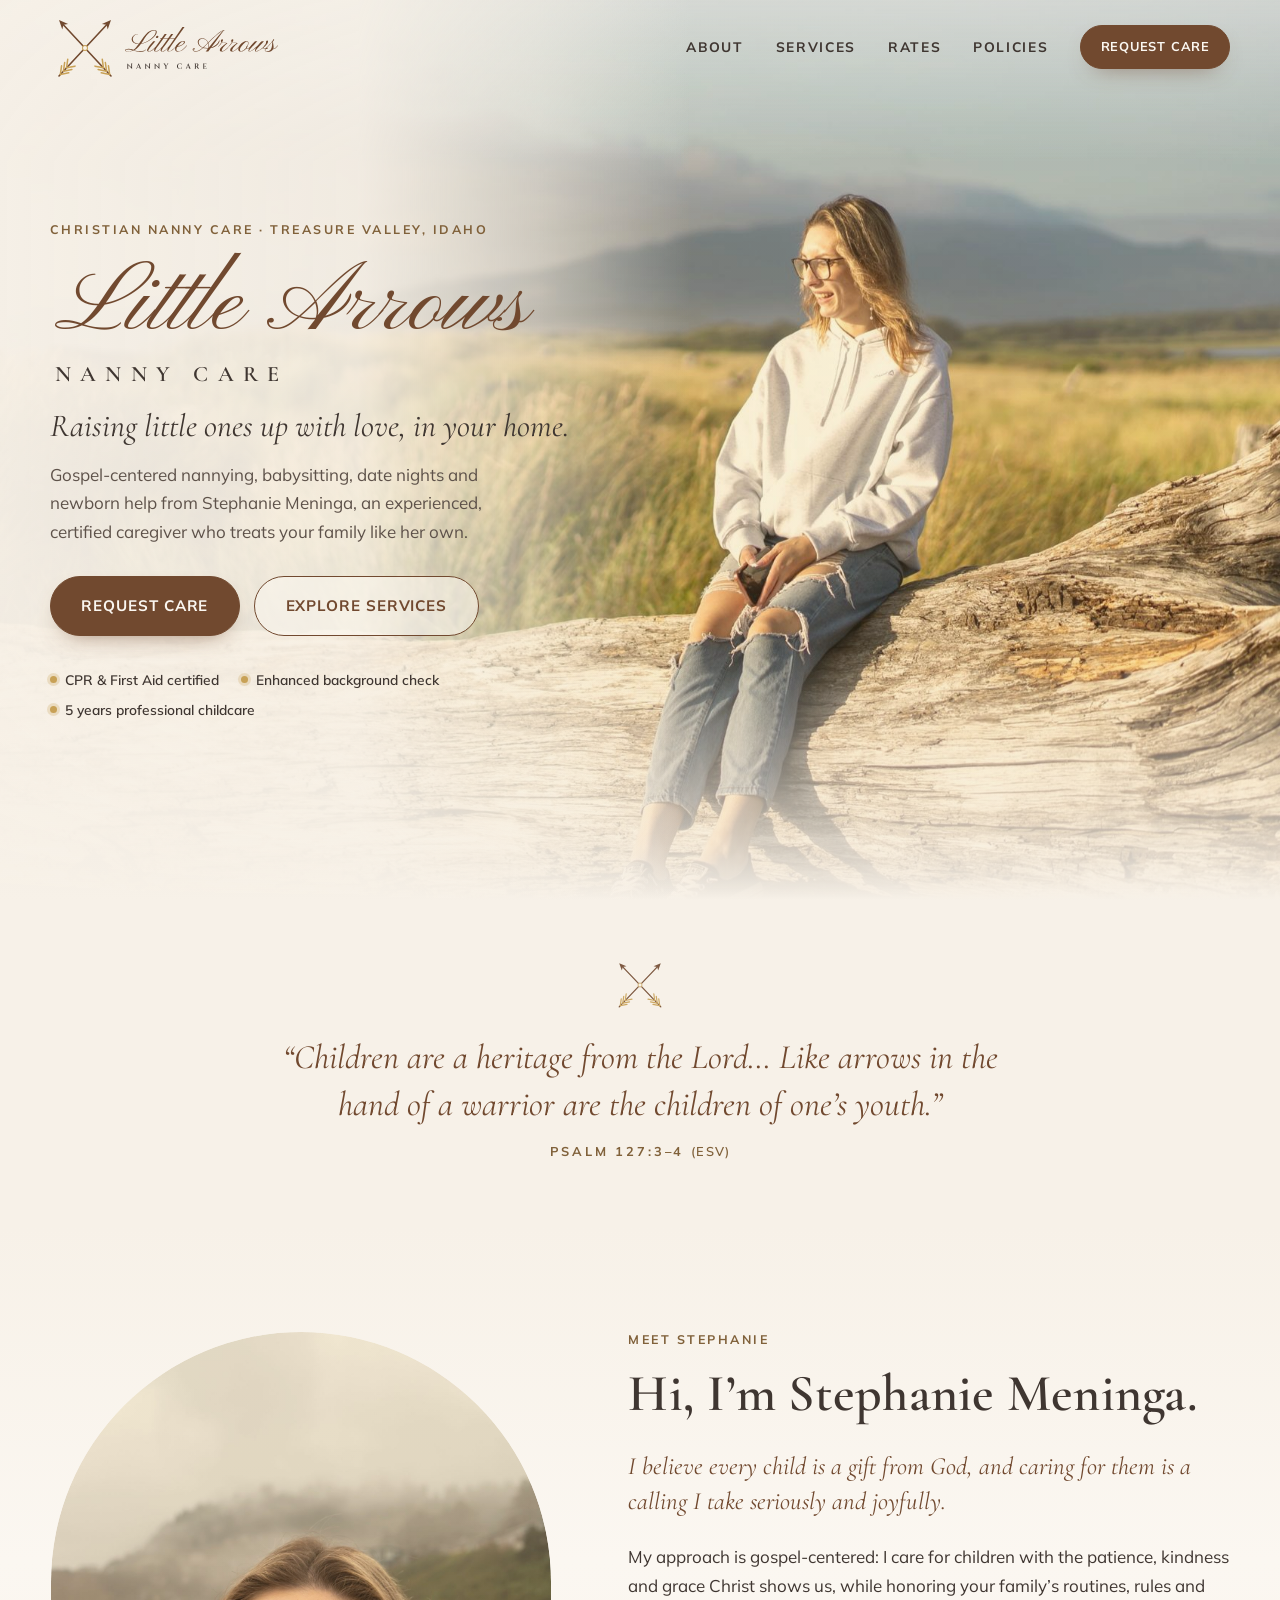
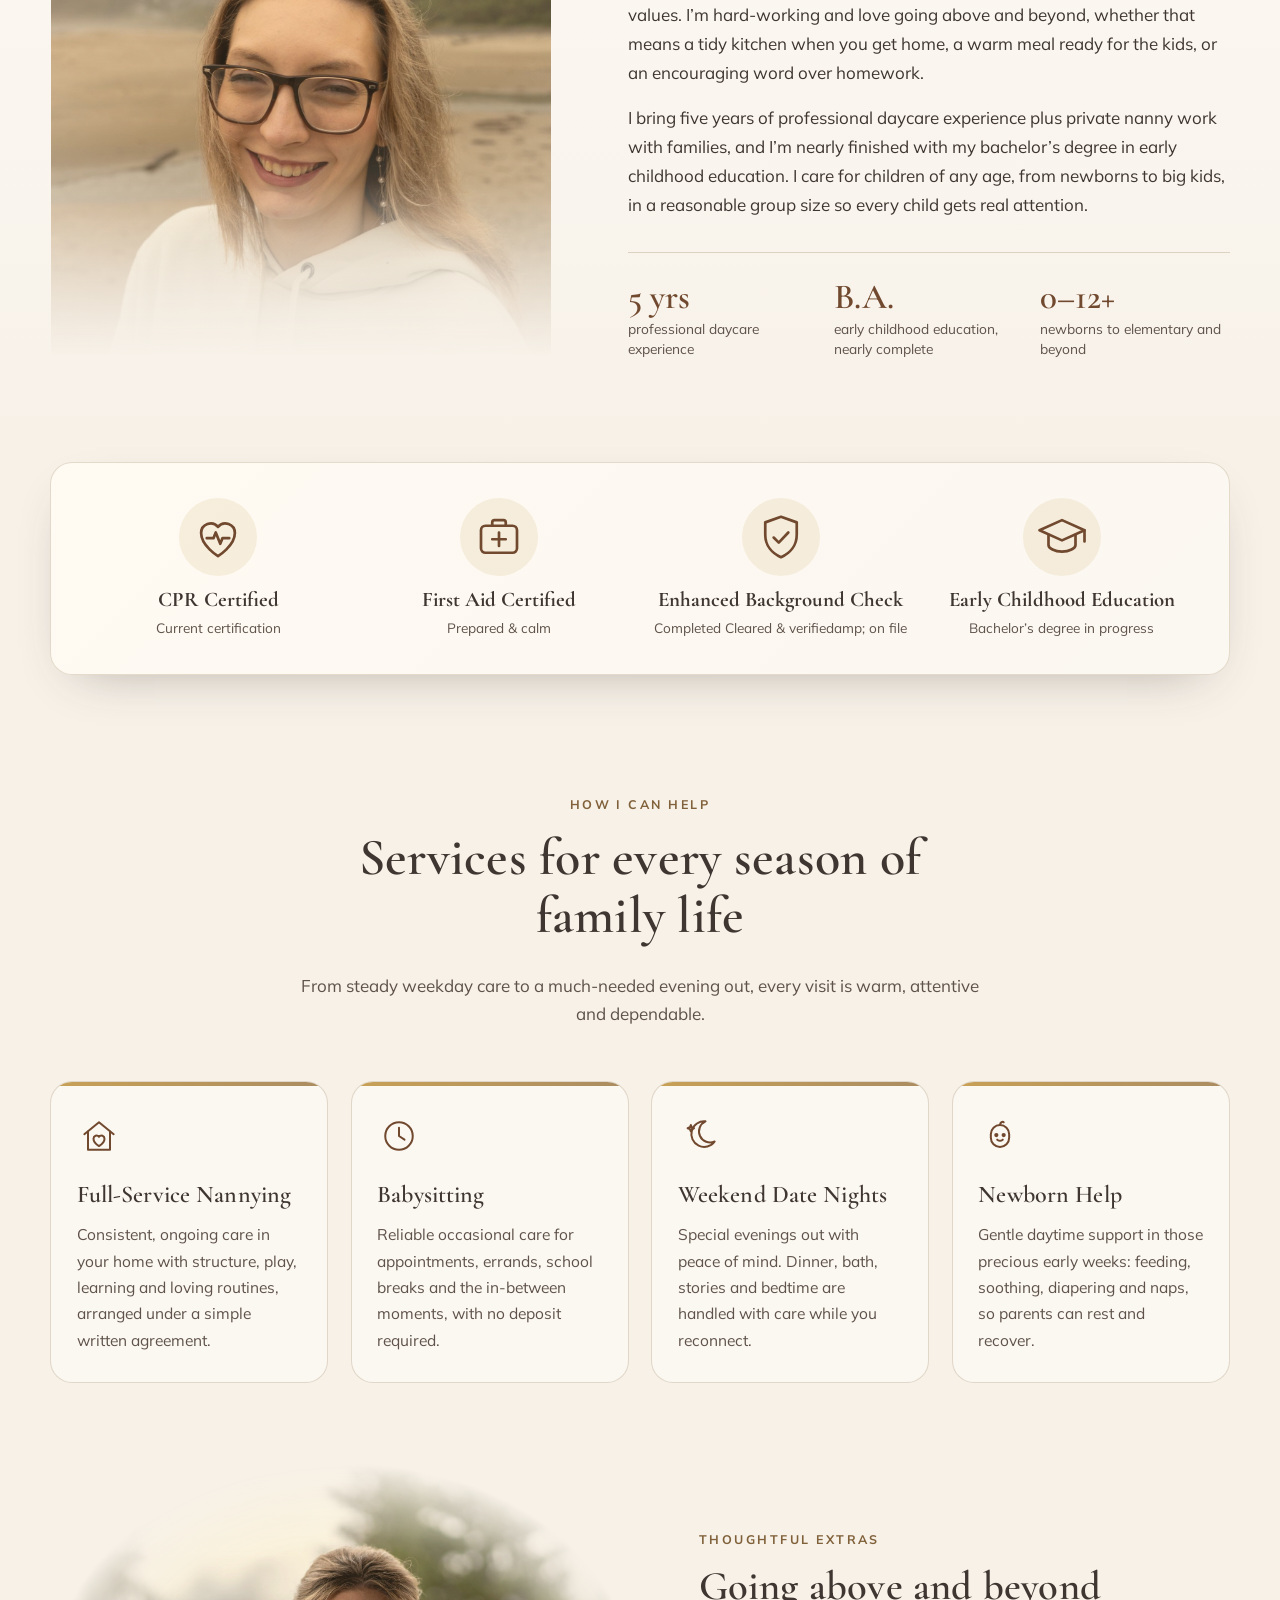
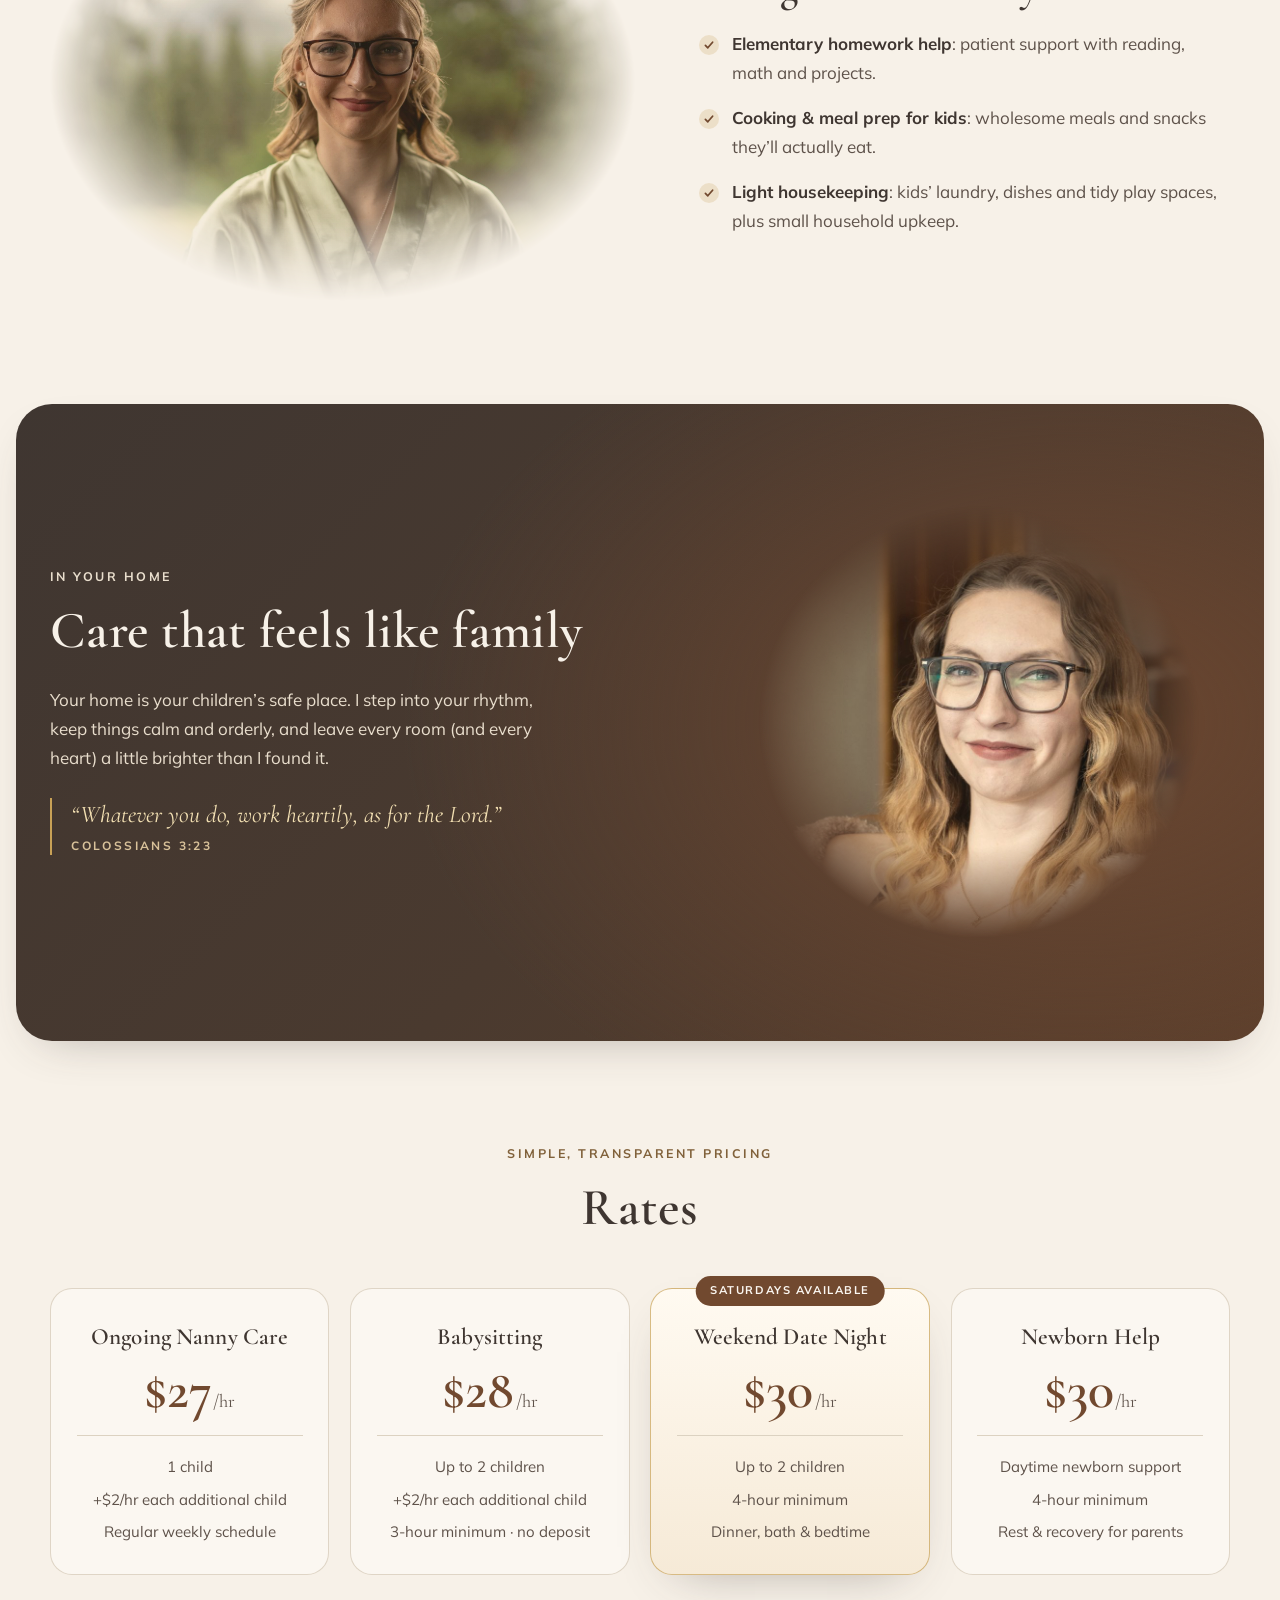
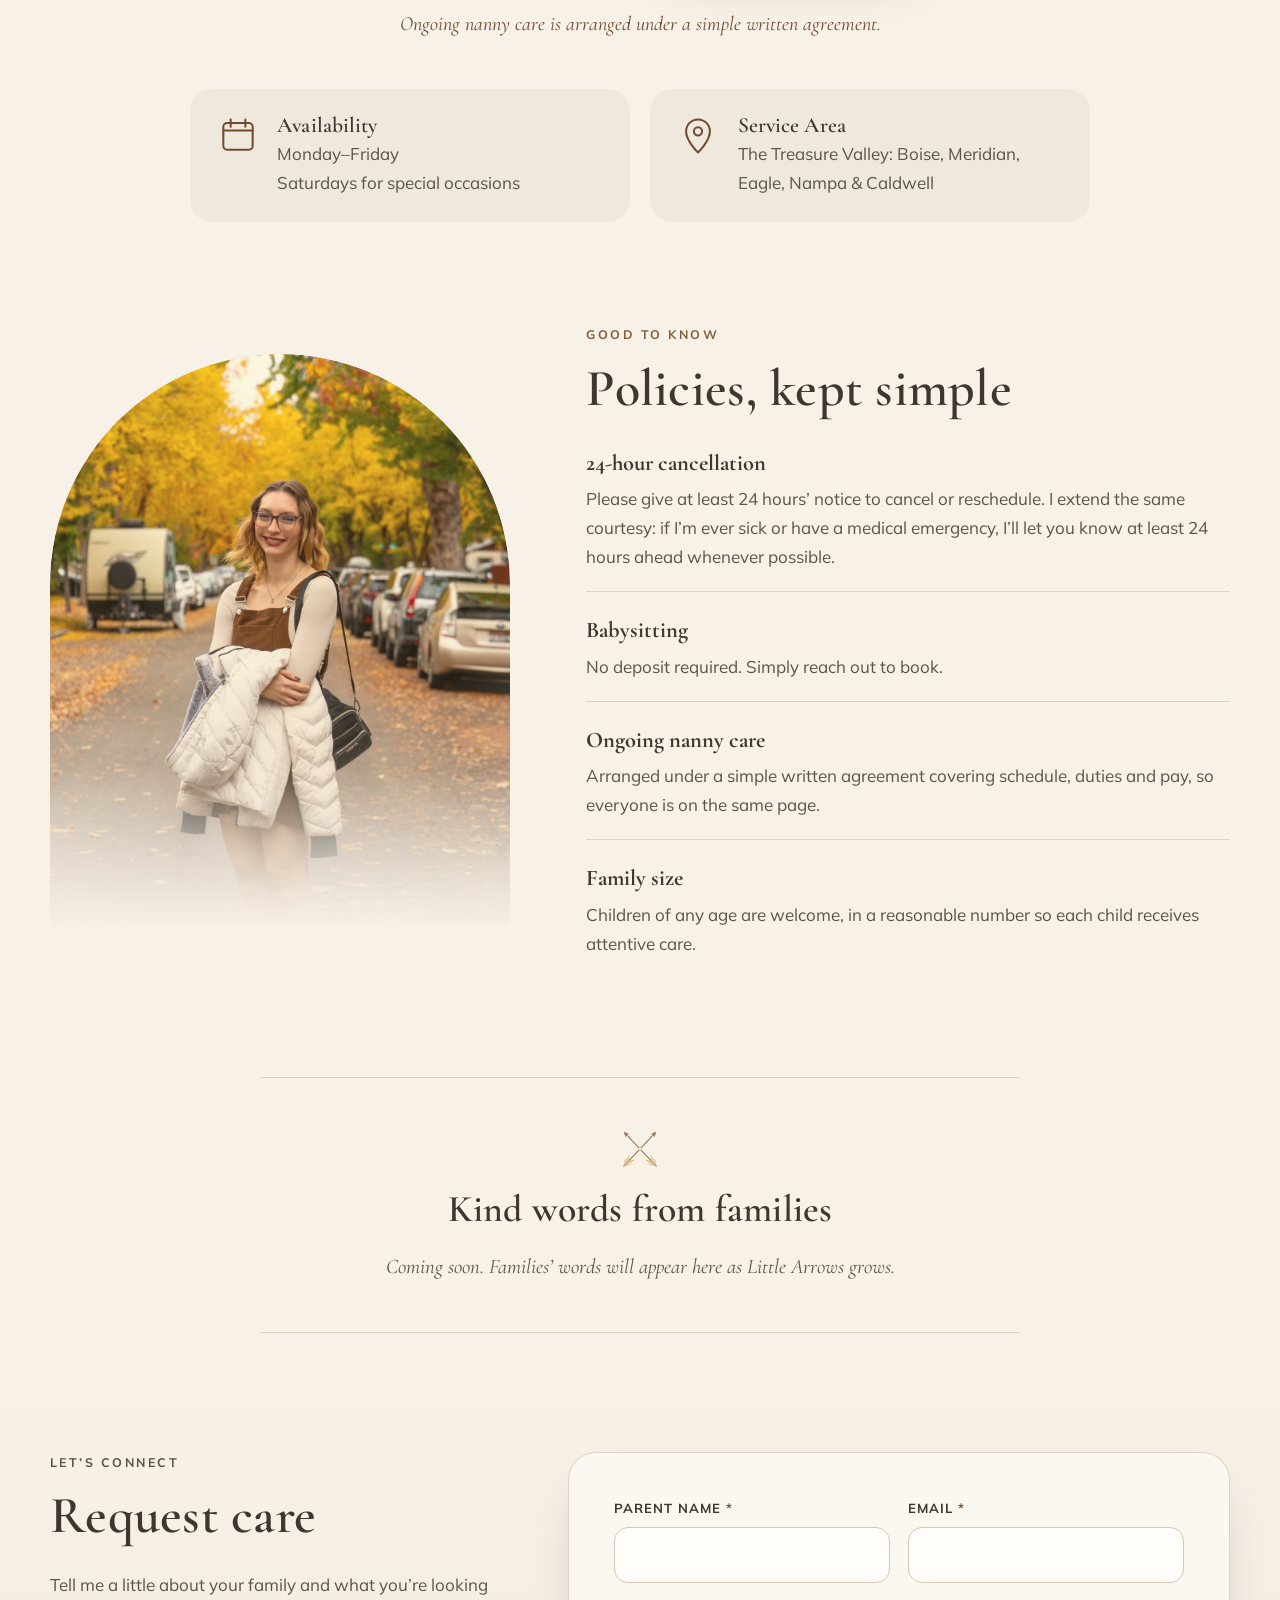
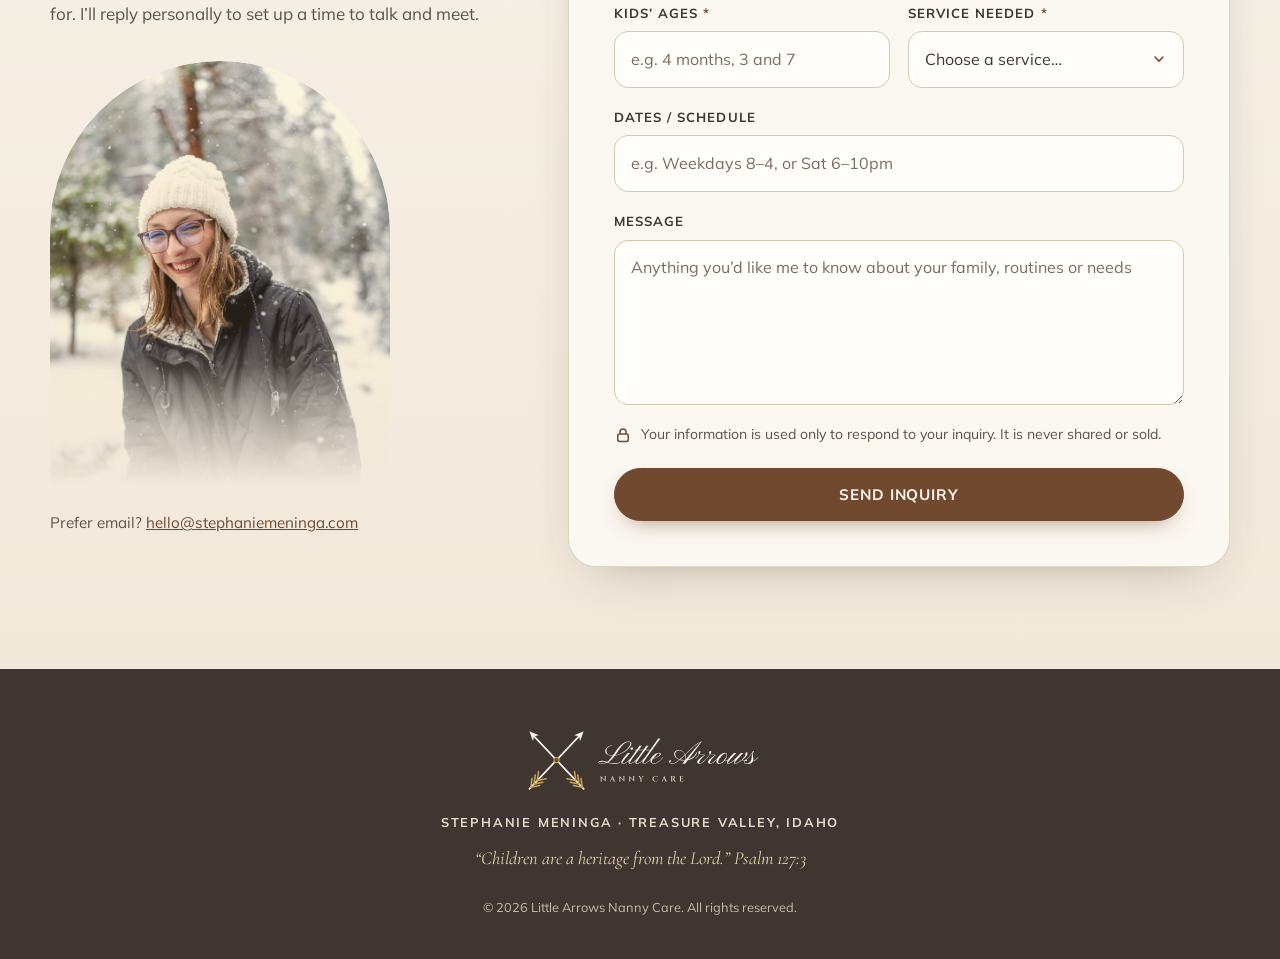
==== commit 8f56fdf9: "Add gentle fade/slide animations (hero load-in, reveal-on-scroll with light stagger) Modeled on Gem " ====
--- a/index.html
+++ b/index.html
@@ -34,6 +34,7 @@
   <link rel="preload" as="image" href="photos/hero-desktop.jpg" media="(min-width: 761px)">
   <link rel="preload" as="image" href="photos/hero-mobile.jpg" media="(max-width: 760px)">
   <link rel="stylesheet" href="assets/css/styles.css">
+  <script src="assets/js/motion.js"></script>
 
   <script type="application/ld+json">
   {
@@ -120,8 +121,8 @@
     <!-- VERSE -->
     <section class="verse" aria-label="Scripture">
       <div class="container narrow">
-        <img class="verse-mark" src="assets/brand/mark.svg" alt="" width="56" height="58" loading="lazy">
-        <blockquote>
+        <img data-reveal class="verse-mark" src="assets/brand/mark.svg" alt="" width="56" height="58" loading="lazy">
+        <blockquote data-reveal style="--d:120ms">
           <p>“Children are a heritage from the Lord… Like arrows in the hand of a warrior are the children of one’s youth.”</p>
           <footer>Psalm 127:3–4 <span>(ESV)</span></footer>
         </blockquote>
@@ -131,10 +132,10 @@
     <!-- ABOUT -->
     <section class="section about" id="about" aria-labelledby="about-title">
       <div class="container about-grid">
-        <figure class="about-photo soft-photo">
+        <figure class="about-photo soft-photo" data-reveal="left">
           <img src="photos/about.jpg" width="1400" height="1750" alt="Portrait of Stephanie Meninga smiling on a misty beach" loading="lazy" decoding="async">
         </figure>
-        <div class="about-copy">
+        <div class="about-copy" data-reveal style="--d:120ms">
           <p class="eyebrow">Meet Stephanie</p>
           <h2 id="about-title">Hi, I’m Stephanie Meninga.</h2>
           <p class="lead">I believe every child is a gift from God, and caring for them is a calling I take seriously and joyfully.</p>
@@ -154,19 +155,19 @@
       <div class="container">
         <h2 id="quals-title" class="sr-only">Qualifications</h2>
         <ul class="badges">
-          <li class="badge">
+          <li class="badge" data-reveal style="--d:0ms">
             <svg viewBox="0 0 48 48" aria-hidden="true"><path d="M24 41s-15-9.2-15-20.5A8.5 8.5 0 0 1 24 15a8.5 8.5 0 0 1 15 5.5C39 31.8 24 41 24 41z"/><path d="M14 25h6l2-5 4 10 2-5h6"/></svg>
             <span class="badge-title">CPR Certified</span><span class="badge-sub">Current certification</span>
           </li>
-          <li class="badge">
+          <li class="badge" data-reveal style="--d:90ms">
             <svg viewBox="0 0 48 48" aria-hidden="true"><rect x="8" y="14" width="32" height="24" rx="4"/><path d="M18 14v-3a2 2 0 0 1 2-2h8a2 2 0 0 1 2 2v3M24 20v12M18 26h12"/></svg>
             <span class="badge-title">First Aid Certified</span><span class="badge-sub">Prepared &amp; calm</span>
           </li>
-          <li class="badge">
+          <li class="badge" data-reveal style="--d:180ms">
             <svg viewBox="0 0 48 48" aria-hidden="true"><path d="M24 6l14 5v11c0 9.5-6 16.5-14 20-8-3.5-14-10.5-14-20V11z"/><path d="M17.5 24.5l4.5 4.5 8.5-9"/></svg>
             <span class="badge-title">Enhanced Background Check</span><span class="badge-sub">Completed <span class="badge-sub">Cleared &amp; verified</span>amp; on file</span>
           </li>
-          <li class="badge">
+          <li class="badge" data-reveal style="--d:270ms">
             <svg viewBox="0 0 48 48" aria-hidden="true"><path d="M4 18l20-9 20 9-20 9z"/><path d="M12 22v9c0 3 5.4 6 12 6s12-3 12-6v-9M44 18v10"/></svg>
             <span class="badge-title">Early Childhood Education</span><span class="badge-sub">Bachelor’s degree in progress</span>
           </li>
@@ -177,28 +178,28 @@
     <!-- SERVICES -->
     <section class="section services" id="services" aria-labelledby="services-title">
       <div class="container">
-        <header class="section-head">
+        <header class="section-head" data-reveal>
           <p class="eyebrow">How I can help</p>
           <h2 id="services-title">Services for every season of family life</h2>
           <p>From steady weekday care to a much-needed evening out, every visit is warm, attentive and dependable.</p>
         </header>
         <div class="service-grid">
-          <article class="service-card">
+          <article class="service-card" data-reveal style="--d:0ms">
             <svg class="icon" viewBox="0 0 48 48" aria-hidden="true"><path d="M8 22L24 9l16 13"/><path d="M12 19v20h24V19"/><path d="M24 35s-6-3.6-6-8a3.4 3.4 0 0 1 6-2.2 3.4 3.4 0 0 1 6 2.2c0 4.4-6 8-6 8z"/></svg>
             <h3>Full-Service Nannying</h3>
             <p>Consistent, ongoing care in your home with structure, play, learning and loving routines, arranged under a simple written agreement.</p>
           </article>
-          <article class="service-card">
+          <article class="service-card" data-reveal style="--d:90ms">
             <svg class="icon" viewBox="0 0 48 48" aria-hidden="true"><circle cx="24" cy="24" r="15"/><path d="M24 15v9l6 4"/></svg>
             <h3>Babysitting</h3>
             <p>Reliable occasional care for appointments, errands, school breaks and the in-between moments, with no deposit required.</p>
           </article>
-          <article class="service-card">
+          <article class="service-card" data-reveal style="--d:180ms">
             <svg class="icon" viewBox="0 0 48 48" aria-hidden="true"><path d="M30 8a14 14 0 1 0 10 22A12 12 0 0 1 30 8z"/><path d="M14 12l1 2.5 2.5 1-2.5 1-1 2.5-1-2.5-2.5-1 2.5-1z"/></svg>
             <h3>Weekend Date Nights</h3>
             <p>Special evenings out with peace of mind. Dinner, bath, stories and bedtime are handled with care while you reconnect.</p>
           </article>
-          <article class="service-card">
+          <article class="service-card" data-reveal style="--d:270ms">
             <svg class="icon" viewBox="0 0 48 48" aria-hidden="true"><path d="M14 22a10 10 0 0 1 20 0v4a10 10 0 0 1-20 0z"/><circle cx="20" cy="23" r="1.2"/><circle cx="28" cy="23" r="1.2"/><path d="M21 28c1.8 1.5 4.2 1.5 6 0M24 12c0-3 3-4 4-3"/></svg>
             <h3>Newborn Help</h3>
             <p>Gentle daytime support in those precious early weeks: feeding, soothing, diapering and naps, so parents can rest and recover.</p>
@@ -206,10 +207,10 @@
         </div>
 
         <div class="extras">
-          <figure class="extras-photo soft-photo">
+          <figure class="extras-photo soft-photo" data-reveal="left">
             <img src="photos/extras.jpg" width="2000" height="1498" alt="Stephanie smiling softly in a sage-green top against misty pine trees" loading="lazy" decoding="async">
           </figure>
-          <div class="extras-copy">
+          <div class="extras-copy" data-reveal style="--d:120ms">
             <p class="eyebrow">Thoughtful extras</p>
             <h3>Going above and beyond</h3>
             <ul class="check-list">
@@ -225,13 +226,13 @@
     <!-- HOME / VALUES BAND -->
     <section class="values" aria-labelledby="values-title">
       <div class="container values-grid">
-        <div class="values-copy">
+        <div class="values-copy" data-reveal>
           <p class="eyebrow eyebrow-light">In your home</p>
           <h2 id="values-title">Care that feels like family</h2>
           <p>Your home is your children’s safe place. I step into your rhythm, keep things calm and orderly, and leave every room (and every heart) a little brighter than I found it.</p>
           <p class="values-quote">“Whatever you do, work heartily, as for the Lord.” <span>Colossians 3:23</span></p>
         </div>
-        <figure class="values-photo">
+        <figure class="values-photo" data-reveal="right" style="--d:120ms">
           <img src="photos/home.jpg" width="912" height="896" alt="Stephanie relaxing at home wrapped in a cozy plaid blanket" loading="lazy" decoding="async">
         </figure>
       </div>
@@ -240,41 +241,41 @@
     <!-- RATES -->
     <section class="section rates" id="rates" aria-labelledby="rates-title">
       <div class="container">
-        <header class="section-head">
+        <header class="section-head" data-reveal>
           <p class="eyebrow">Simple, transparent pricing</p>
           <h2 id="rates-title">Rates</h2>
         </header>
         <div class="rate-grid">
-          <article class="rate-card">
+          <article class="rate-card" data-reveal style="--d:0ms">
             <h3>Ongoing Nanny Care</h3>
             <p class="price"><span>$27</span>/hr</p>
             <ul><li>1 child</li><li>+$2/hr each additional child</li><li>Regular weekly schedule</li></ul>
           </article>
-          <article class="rate-card">
+          <article class="rate-card" data-reveal style="--d:90ms">
             <h3>Babysitting</h3>
             <p class="price"><span>$28</span>/hr</p>
             <ul><li>Up to 2 children</li><li>+$2/hr each additional child</li><li>3-hour minimum · no deposit</li></ul>
           </article>
-          <article class="rate-card featured">
+          <article class="rate-card featured" data-reveal style="--d:180ms">
             <p class="ribbon">Saturdays available</p>
             <h3>Weekend Date Night</h3>
             <p class="price"><span>$30</span>/hr</p>
             <ul><li>Up to 2 children</li><li>4-hour minimum</li><li>Dinner, bath &amp; bedtime</li></ul>
           </article>
-          <article class="rate-card">
+          <article class="rate-card" data-reveal style="--d:270ms">
             <h3>Newborn Help</h3>
             <p class="price"><span>$30</span>/hr</p>
             <ul><li>Daytime newborn support</li><li>4-hour minimum</li><li>Rest &amp; recovery for parents</li></ul>
           </article>
         </div>
-        <p class="rate-note">Ongoing nanny care is arranged under a simple written agreement.</p>
+        <p class="rate-note" data-reveal>Ongoing nanny care is arranged under a simple written agreement.</p>
 
         <div class="info-grid">
-          <div class="info-card">
+          <div class="info-card" data-reveal style="--d:0ms">
             <svg class="icon" viewBox="0 0 48 48" aria-hidden="true"><rect x="8" y="11" width="32" height="29" rx="4"/><path d="M8 19h32M16 7v8M32 7v8"/></svg>
             <div><h3>Availability</h3><p>Monday–Friday<br>Saturdays for special occasions</p></div>
           </div>
-          <div class="info-card">
+          <div class="info-card" data-reveal style="--d:90ms">
             <svg class="icon" viewBox="0 0 48 48" aria-hidden="true"><path d="M24 43s13-12.2 13-23a13 13 0 0 0-26 0c0 10.8 13 23 13 23z"/><circle cx="24" cy="20" r="4.5"/></svg>
             <div><h3>Service Area</h3><p>The Treasure Valley: Boise, Meridian, Eagle, Nampa &amp; Caldwell</p></div>
           </div>
@@ -285,10 +286,10 @@
     <!-- POLICIES -->
     <section class="section policies" id="policies" aria-labelledby="policies-title">
       <div class="container policies-grid">
-        <figure class="policies-photo soft-photo">
+        <figure class="policies-photo soft-photo" data-reveal="left">
           <img src="photos/policies.jpg" width="1184" height="1440" alt="Stephanie smiling on a tree-lined street glowing with golden autumn leaves" loading="lazy" decoding="async">
         </figure>
-        <div>
+        <div data-reveal style="--d:120ms">
           <p class="eyebrow">Good to know</p>
           <h2 id="policies-title">Policies, kept simple</h2>
           <dl class="policy-list">
@@ -303,7 +304,7 @@
 
     <!-- TESTIMONIALS PLACEHOLDER -->
     <section class="testimonials" aria-labelledby="testimonials-title">
-      <div class="container narrow">
+      <div class="container narrow" data-reveal>
         <img src="assets/brand/mark.svg" alt="" width="44" height="46" loading="lazy">
         <h2 id="testimonials-title">Kind words from families</h2>
         <p>Coming soon. Families’ words will appear here as Little Arrows grows.</p>
@@ -313,7 +314,7 @@
     <!-- CONTACT -->
     <section class="section contact" id="contact" aria-labelledby="contact-title">
       <div class="container contact-grid">
-        <div class="contact-side">
+        <div class="contact-side" data-reveal>
           <p class="eyebrow">Let’s connect</p>
           <h2 id="contact-title">Request care</h2>
           <p>Tell me a little about your family and what you’re looking for. I’ll reply personally to set up a time to talk and meet.</p>
@@ -323,7 +324,7 @@
           <p class="contact-email">Prefer email? <a data-email href="#contact-form">Email Stephanie</a></p>
         </div>
 
-        <form id="contact-form" class="contact-form" action="/api/contact" method="post" novalidate>
+        <form id="contact-form" data-reveal style="--d:120ms" class="contact-form" action="/api/contact" method="post" novalidate>
           <div class="field-row">
             <div class="field">
               <label for="parent-name">Parent name <span aria-hidden="true">*</span></label>
--- a/assets/css/styles.css
+++ b/assets/css/styles.css
@@ -286,3 +286,35 @@
 
 /* Demo-only notice (GitHub Pages preview, where the form can't send) */
 .form-status.is-info{display:block;padding:1rem 1.2rem;background:rgba(200,161,86,.14);border:1px solid rgba(200,161,86,.55);color:var(--espresso)}
+
+/* =====================================================================
+   GENTLE MOTION (matches Gem State Photos' reveal style, toned down)
+   Only active when <html> has .motion (added by assets/js/motion.js,
+   never for prefers-reduced-motion). Without it, everything is static.
+   ===================================================================== */
+:root{--ease-soft:cubic-bezier(.19,1,.22,1)}
+.motion [data-reveal]{opacity:0;transform:translate3d(0,20px,0);
+  transition:opacity .8s var(--ease-soft) var(--d,0ms),transform 1s var(--ease-soft) var(--d,0ms)}
+.motion [data-reveal].is-in{opacity:1;transform:none}
+@media (min-width:861px){
+  .motion [data-reveal="left"]{transform:translate3d(-24px,0,0)}
+  .motion [data-reveal="right"]{transform:translate3d(24px,0,0)}
+}
+/* Hero load-in: photo settles in, then eyebrow, title, tagline, text, buttons fade up */
+@keyframes la-photo{from{opacity:0;transform:scale(1.04)}to{opacity:1;transform:none}}
+@keyframes la-up{from{opacity:0;transform:translate3d(0,18px,0)}to{opacity:1;transform:none}}
+@keyframes la-fade{from{opacity:0}to{opacity:1}}
+.motion .hero-media img{animation:la-photo 1.8s var(--ease-soft) both;transform-origin:60% 40%}
+.motion .hero-content>*{animation:la-up .9s var(--ease-soft) both}
+.motion .hero-content>:nth-child(1){animation-delay:.25s}
+.motion .hero-content>:nth-child(2){animation-delay:.36s}
+.motion .hero-content>:nth-child(3){animation-delay:.47s}
+.motion .hero-content>:nth-child(4){animation-delay:.58s}
+.motion .hero-content>:nth-child(5){animation-delay:.69s}
+.motion .hero-content>:nth-child(6){animation-delay:.80s}
+.motion .site-header .brand{animation:la-fade 1s ease-out .1s both}
+@media (min-width:861px){.motion .site-header .site-nav{animation:la-fade 1s ease-out .1s both}}
+@media (prefers-reduced-motion:reduce){
+  .motion [data-reveal]{opacity:1;transform:none;transition:none}
+  .motion .hero-media img,.motion .hero-content>*,.motion .site-header .brand,.motion .site-header .site-nav{animation:none}
+}
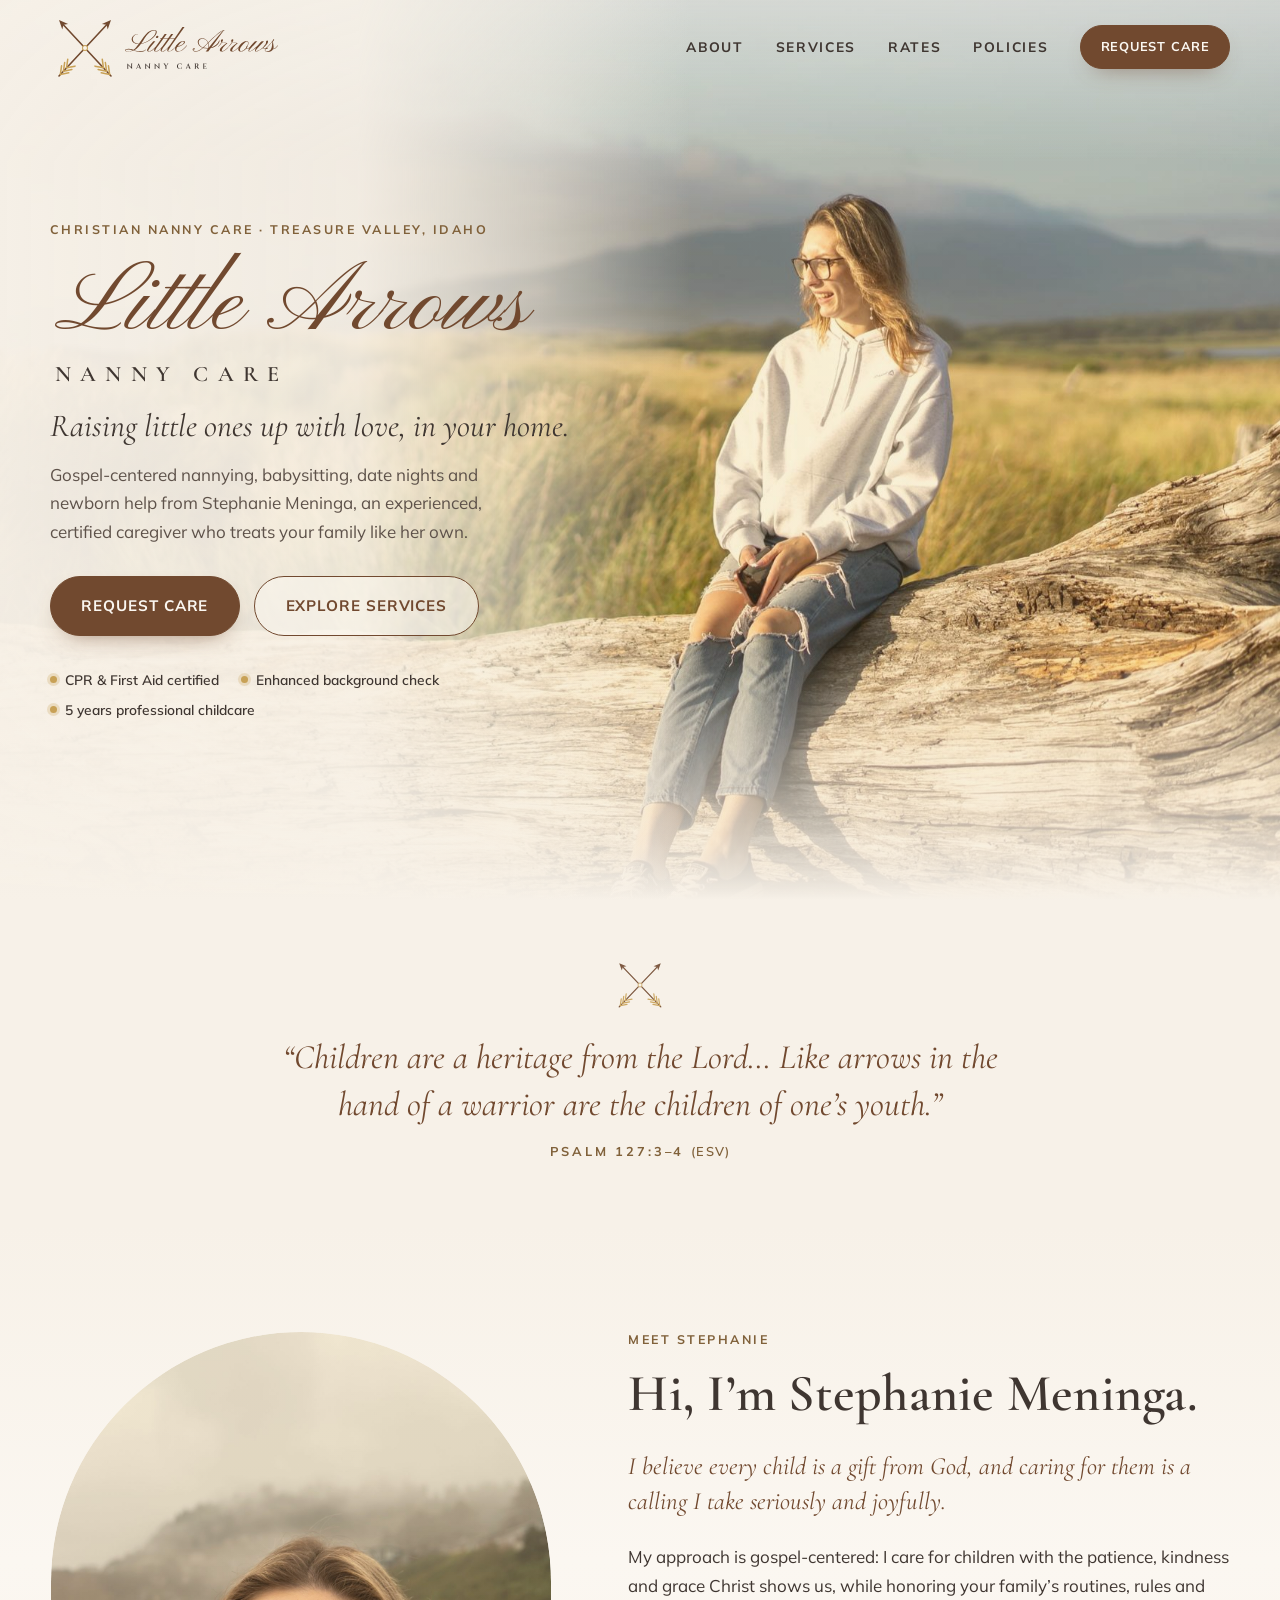
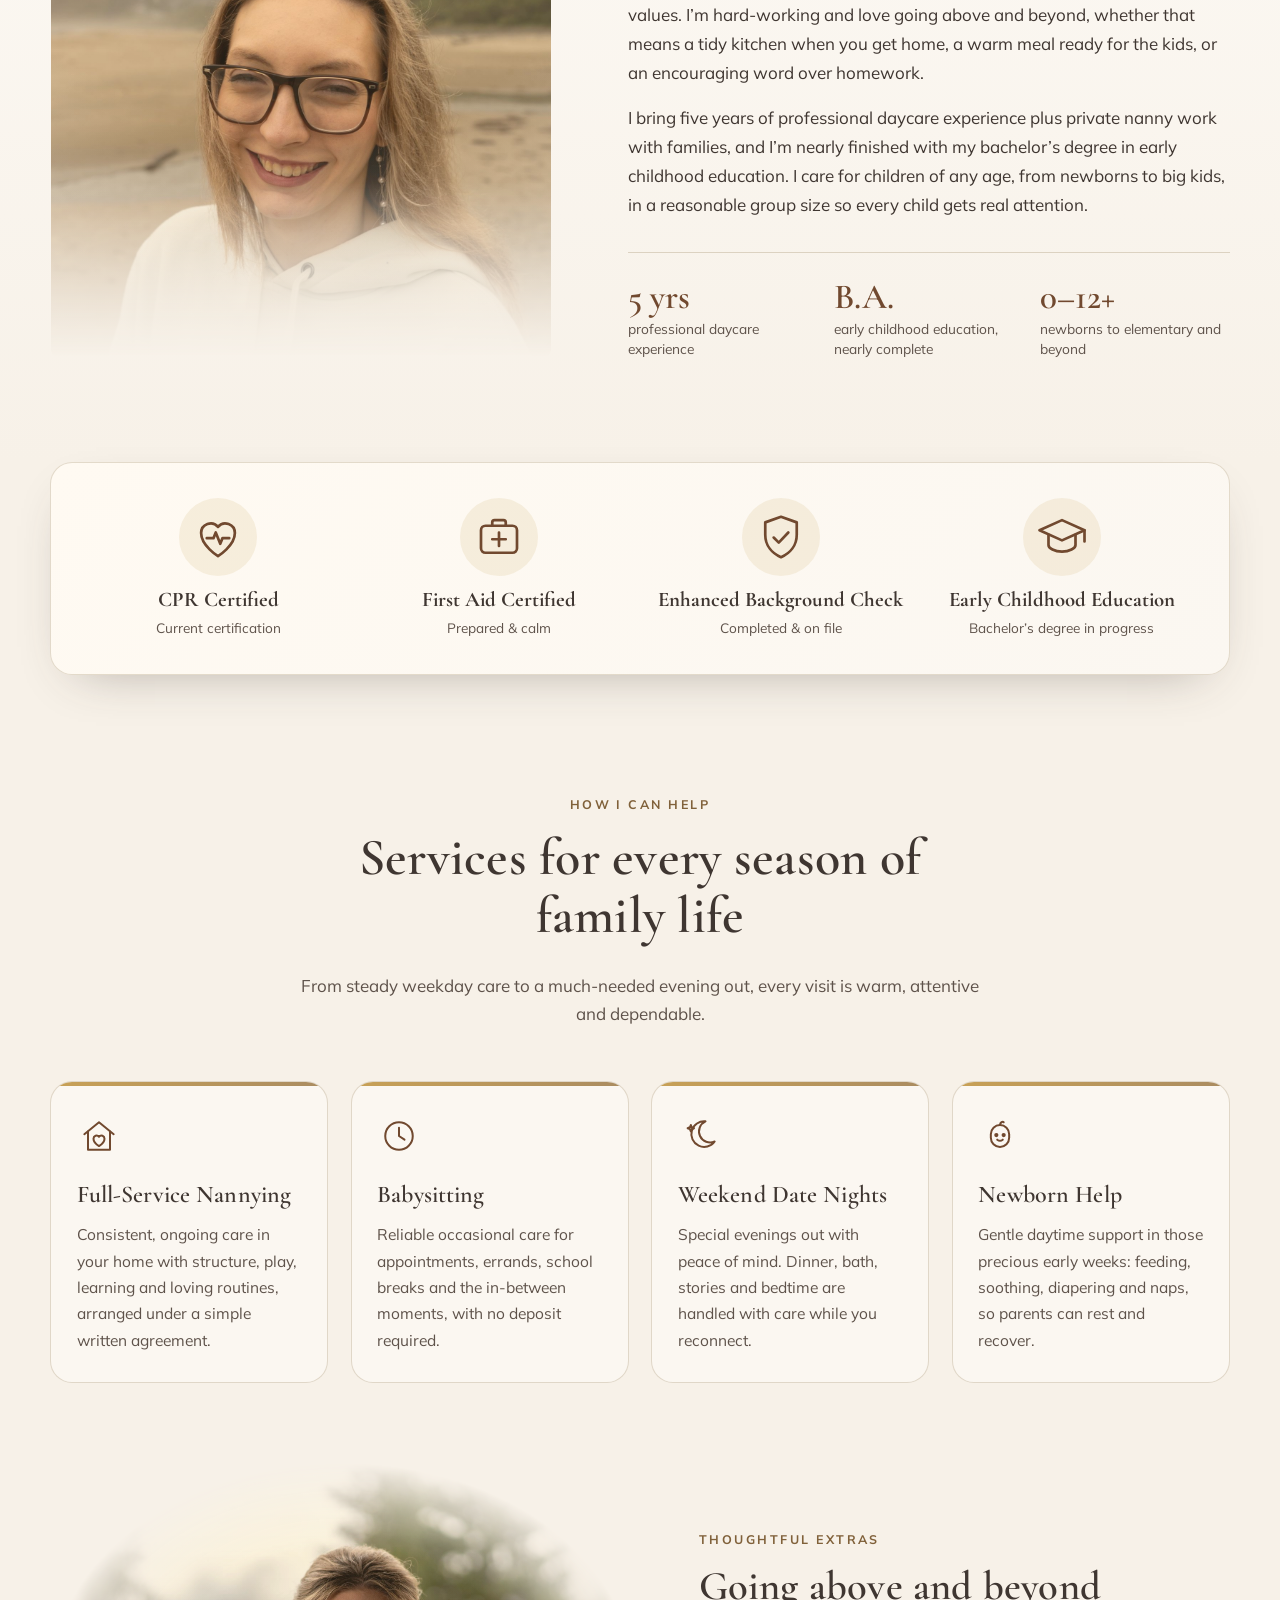
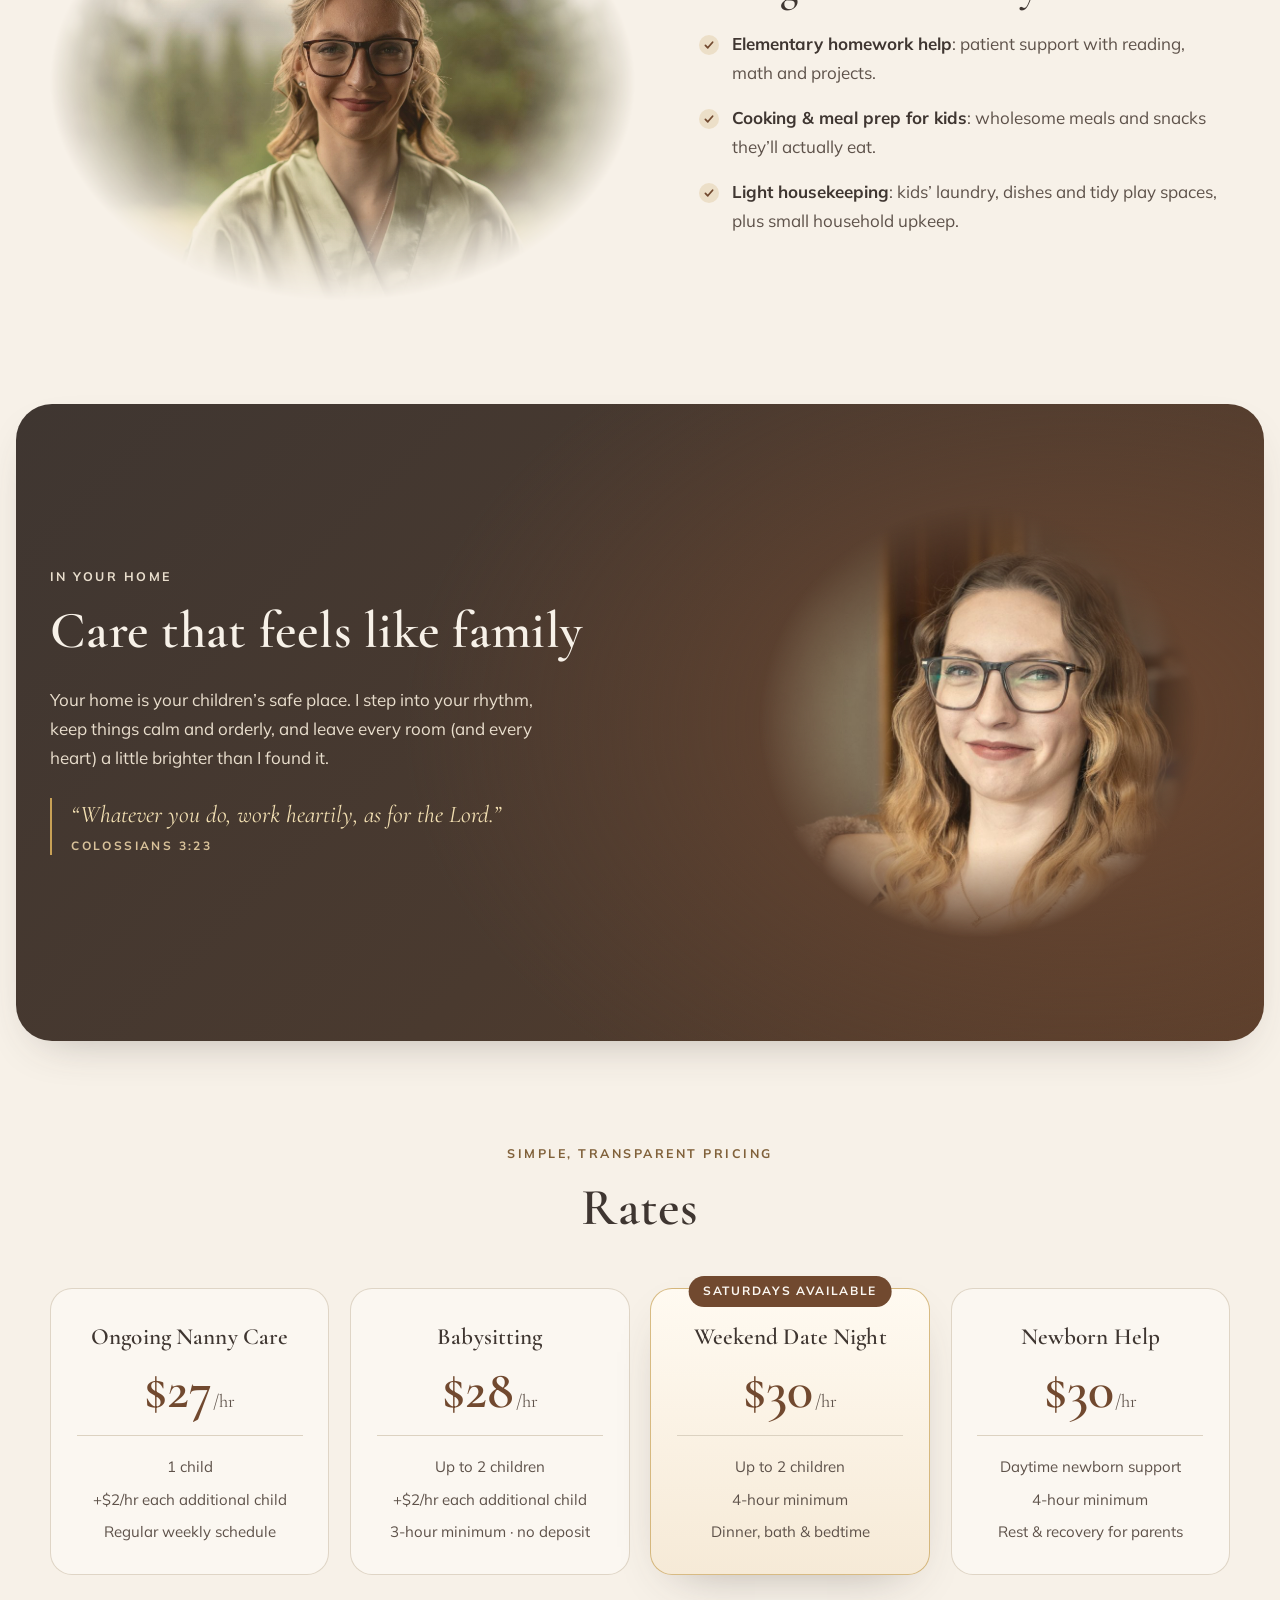
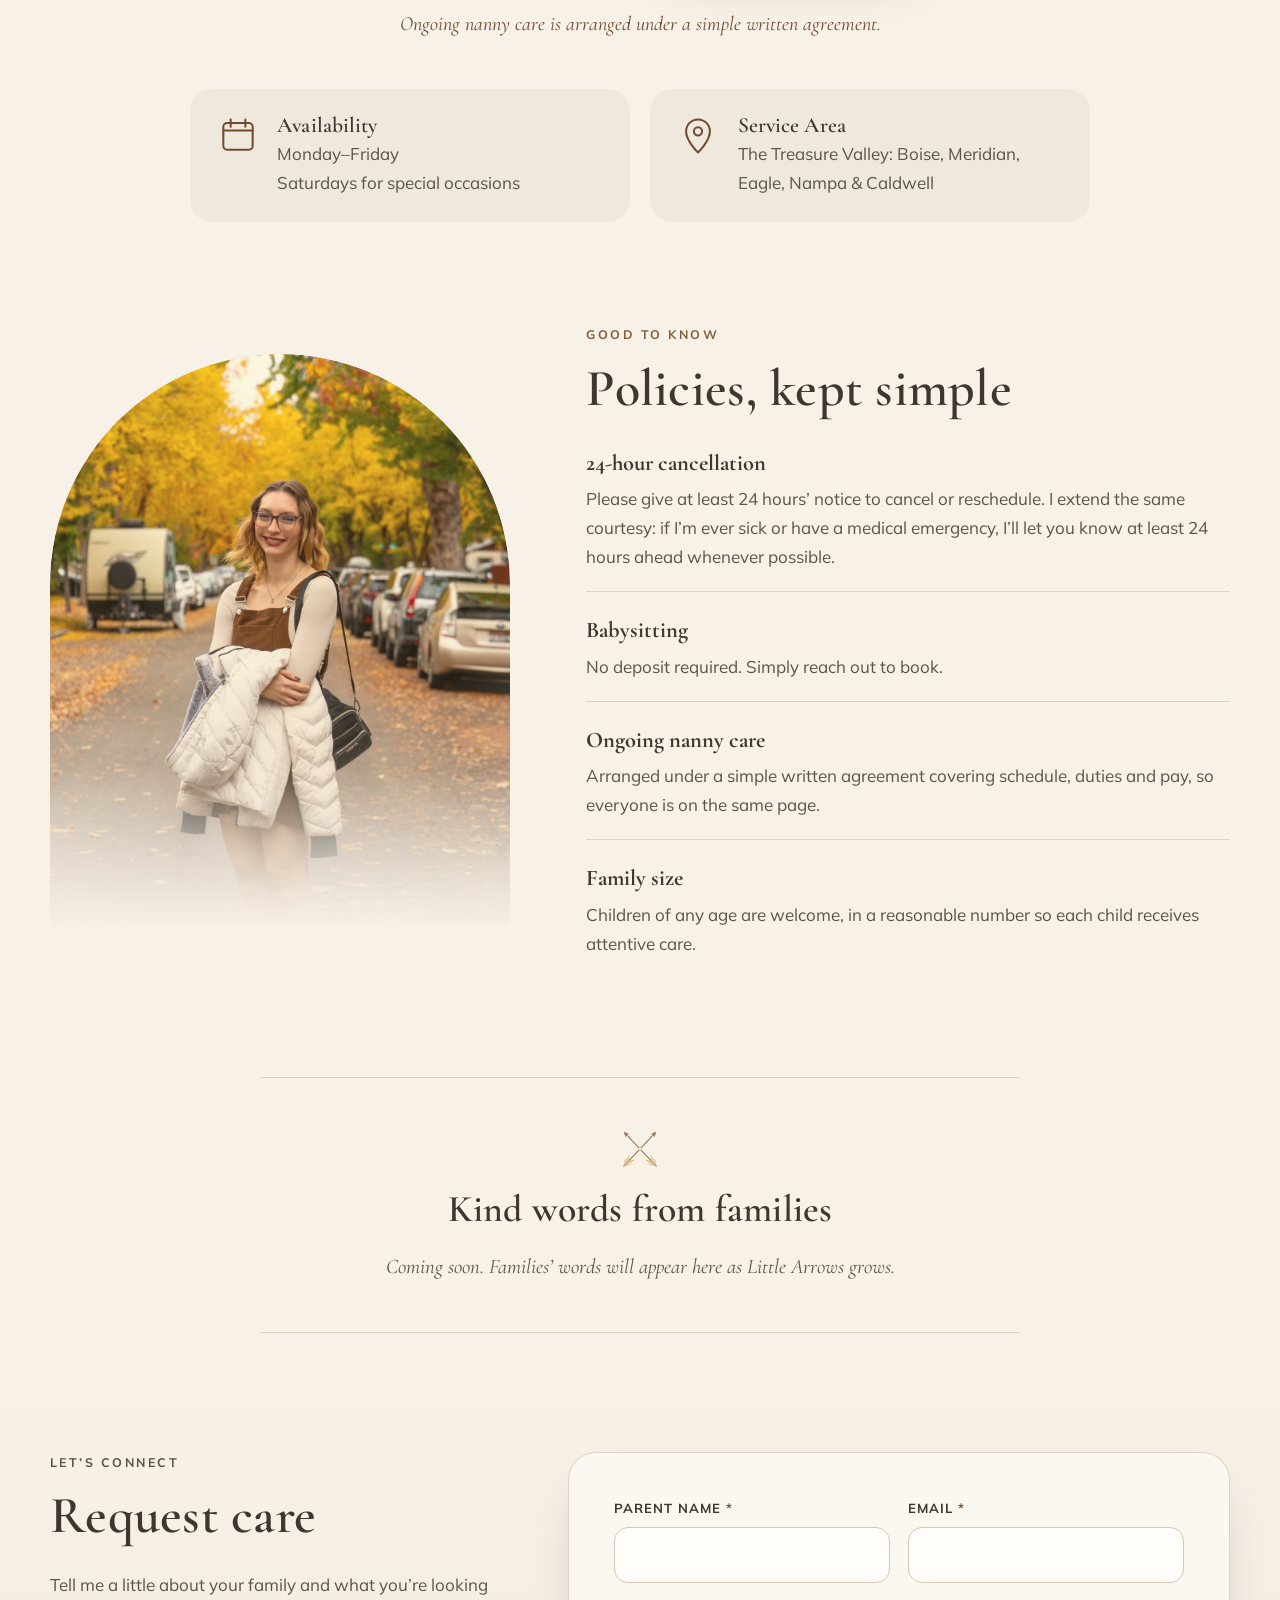
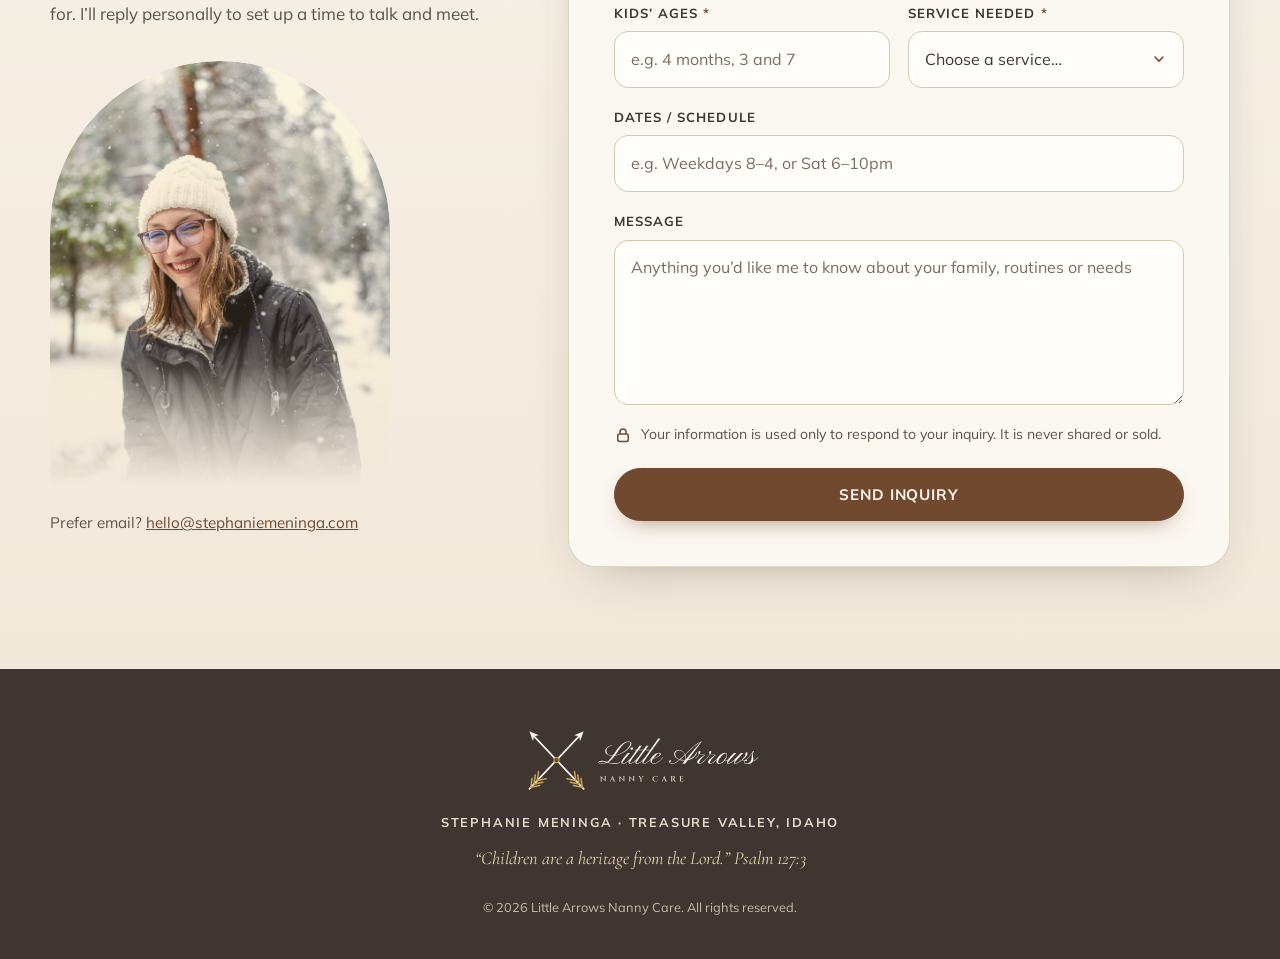
==== commit 3d147418: "Responsive QA fixes and a tidier stylesheet - Portrait tablets (e.g. iPad 768x1024) now use the stac" ====
--- a/index.html
+++ b/index.html
@@ -31,8 +31,8 @@
 
   <link rel="preload" href="assets/fonts/cormorant.woff2" as="font" type="font/woff2" crossorigin>
   <link rel="preload" href="assets/fonts/mulish.woff2" as="font" type="font/woff2" crossorigin>
-  <link rel="preload" as="image" href="photos/hero-desktop.jpg" media="(min-width: 761px)">
-  <link rel="preload" as="image" href="photos/hero-mobile.jpg" media="(max-width: 760px)">
+  <link rel="preload" as="image" href="photos/hero-desktop.jpg" media="(min-width: 761px) and (orientation: landscape), (min-width: 1024px)" fetchpriority="high">
+  <link rel="preload" as="image" href="photos/hero-mobile.jpg" media="(max-width: 1023px) and (orientation: portrait)" fetchpriority="high">
   <link rel="stylesheet" href="assets/css/styles.css">
   <script src="assets/js/motion.js"></script>
 
@@ -95,7 +95,7 @@
     <!-- HERO -->
     <section class="hero" id="top" aria-labelledby="hero-title">
       <picture class="hero-media">
-        <source media="(max-width: 760px)" srcset="photos/hero-mobile.jpg" width="1440" height="1920">
+        <source media="(max-width: 1023px) and (orientation: portrait)" srcset="photos/hero-mobile.jpg" width="1200" height="1600">
         <img src="photos/hero-desktop.jpg" width="2000" height="1307" alt="Stephanie Meninga smiling, seated on a sunlit driftwood log among golden grasses" fetchpriority="high" decoding="async">
       </picture>
       <div class="container hero-content">
@@ -122,7 +122,7 @@
     <section class="verse" aria-label="Scripture">
       <div class="container narrow">
         <img data-reveal class="verse-mark" src="assets/brand/mark.svg" alt="" width="56" height="58" loading="lazy">
-        <blockquote data-reveal style="--d:120ms">
+        <blockquote data-reveal data-delay="120">
           <p>“Children are a heritage from the Lord… Like arrows in the hand of a warrior are the children of one’s youth.”</p>
           <footer>Psalm 127:3–4 <span>(ESV)</span></footer>
         </blockquote>
@@ -135,7 +135,7 @@
         <figure class="about-photo soft-photo" data-reveal="left">
           <img src="photos/about.jpg" width="1400" height="1750" alt="Portrait of Stephanie Meninga smiling on a misty beach" loading="lazy" decoding="async">
         </figure>
-        <div class="about-copy" data-reveal style="--d:120ms">
+        <div class="about-copy" data-reveal data-delay="120">
           <p class="eyebrow">Meet Stephanie</p>
           <h2 id="about-title">Hi, I’m Stephanie Meninga.</h2>
           <p class="lead">I believe every child is a gift from God, and caring for them is a calling I take seriously and joyfully.</p>
@@ -155,19 +155,19 @@
       <div class="container">
         <h2 id="quals-title" class="sr-only">Qualifications</h2>
         <ul class="badges">
-          <li class="badge" data-reveal style="--d:0ms">
+          <li class="badge" data-reveal data-delay="0">
             <svg viewBox="0 0 48 48" aria-hidden="true"><path d="M24 41s-15-9.2-15-20.5A8.5 8.5 0 0 1 24 15a8.5 8.5 0 0 1 15 5.5C39 31.8 24 41 24 41z"/><path d="M14 25h6l2-5 4 10 2-5h6"/></svg>
             <span class="badge-title">CPR Certified</span><span class="badge-sub">Current certification</span>
           </li>
-          <li class="badge" data-reveal style="--d:90ms">
+          <li class="badge" data-reveal data-delay="90">
             <svg viewBox="0 0 48 48" aria-hidden="true"><rect x="8" y="14" width="32" height="24" rx="4"/><path d="M18 14v-3a2 2 0 0 1 2-2h8a2 2 0 0 1 2 2v3M24 20v12M18 26h12"/></svg>
             <span class="badge-title">First Aid Certified</span><span class="badge-sub">Prepared &amp; calm</span>
           </li>
-          <li class="badge" data-reveal style="--d:180ms">
+          <li class="badge" data-reveal data-delay="180">
             <svg viewBox="0 0 48 48" aria-hidden="true"><path d="M24 6l14 5v11c0 9.5-6 16.5-14 20-8-3.5-14-10.5-14-20V11z"/><path d="M17.5 24.5l4.5 4.5 8.5-9"/></svg>
-            <span class="badge-title">Enhanced Background Check</span><span class="badge-sub">Completed <span class="badge-sub">Cleared &amp; verified</span>amp; on file</span>
+            <span class="badge-title">Enhanced Background Check</span><span class="badge-sub">Completed &amp; on file</span>
           </li>
-          <li class="badge" data-reveal style="--d:270ms">
+          <li class="badge" data-reveal data-delay="270">
             <svg viewBox="0 0 48 48" aria-hidden="true"><path d="M4 18l20-9 20 9-20 9z"/><path d="M12 22v9c0 3 5.4 6 12 6s12-3 12-6v-9M44 18v10"/></svg>
             <span class="badge-title">Early Childhood Education</span><span class="badge-sub">Bachelor’s degree in progress</span>
           </li>
@@ -184,22 +184,22 @@
           <p>From steady weekday care to a much-needed evening out, every visit is warm, attentive and dependable.</p>
         </header>
         <div class="service-grid">
-          <article class="service-card" data-reveal style="--d:0ms">
+          <article class="service-card" data-reveal data-delay="0">
             <svg class="icon" viewBox="0 0 48 48" aria-hidden="true"><path d="M8 22L24 9l16 13"/><path d="M12 19v20h24V19"/><path d="M24 35s-6-3.6-6-8a3.4 3.4 0 0 1 6-2.2 3.4 3.4 0 0 1 6 2.2c0 4.4-6 8-6 8z"/></svg>
             <h3>Full-Service Nannying</h3>
             <p>Consistent, ongoing care in your home with structure, play, learning and loving routines, arranged under a simple written agreement.</p>
           </article>
-          <article class="service-card" data-reveal style="--d:90ms">
+          <article class="service-card" data-reveal data-delay="90">
             <svg class="icon" viewBox="0 0 48 48" aria-hidden="true"><circle cx="24" cy="24" r="15"/><path d="M24 15v9l6 4"/></svg>
             <h3>Babysitting</h3>
             <p>Reliable occasional care for appointments, errands, school breaks and the in-between moments, with no deposit required.</p>
           </article>
-          <article class="service-card" data-reveal style="--d:180ms">
+          <article class="service-card" data-reveal data-delay="180">
             <svg class="icon" viewBox="0 0 48 48" aria-hidden="true"><path d="M30 8a14 14 0 1 0 10 22A12 12 0 0 1 30 8z"/><path d="M14 12l1 2.5 2.5 1-2.5 1-1 2.5-1-2.5-2.5-1 2.5-1z"/></svg>
             <h3>Weekend Date Nights</h3>
             <p>Special evenings out with peace of mind. Dinner, bath, stories and bedtime are handled with care while you reconnect.</p>
           </article>
-          <article class="service-card" data-reveal style="--d:270ms">
+          <article class="service-card" data-reveal data-delay="270">
             <svg class="icon" viewBox="0 0 48 48" aria-hidden="true"><path d="M14 22a10 10 0 0 1 20 0v4a10 10 0 0 1-20 0z"/><circle cx="20" cy="23" r="1.2"/><circle cx="28" cy="23" r="1.2"/><path d="M21 28c1.8 1.5 4.2 1.5 6 0M24 12c0-3 3-4 4-3"/></svg>
             <h3>Newborn Help</h3>
             <p>Gentle daytime support in those precious early weeks: feeding, soothing, diapering and naps, so parents can rest and recover.</p>
@@ -210,7 +210,7 @@
           <figure class="extras-photo soft-photo" data-reveal="left">
             <img src="photos/extras.jpg" width="2000" height="1498" alt="Stephanie smiling softly in a sage-green top against misty pine trees" loading="lazy" decoding="async">
           </figure>
-          <div class="extras-copy" data-reveal style="--d:120ms">
+          <div class="extras-copy" data-reveal data-delay="120">
             <p class="eyebrow">Thoughtful extras</p>
             <h3>Going above and beyond</h3>
             <ul class="check-list">
@@ -232,7 +232,7 @@
           <p>Your home is your children’s safe place. I step into your rhythm, keep things calm and orderly, and leave every room (and every heart) a little brighter than I found it.</p>
           <p class="values-quote">“Whatever you do, work heartily, as for the Lord.” <span>Colossians 3:23</span></p>
         </div>
-        <figure class="values-photo" data-reveal="right" style="--d:120ms">
+        <figure class="values-photo" data-reveal="right" data-delay="120">
           <img src="photos/home.jpg" width="912" height="896" alt="Stephanie relaxing at home wrapped in a cozy plaid blanket" loading="lazy" decoding="async">
         </figure>
       </div>
@@ -246,23 +246,23 @@
           <h2 id="rates-title">Rates</h2>
         </header>
         <div class="rate-grid">
-          <article class="rate-card" data-reveal style="--d:0ms">
+          <article class="rate-card" data-reveal data-delay="0">
             <h3>Ongoing Nanny Care</h3>
             <p class="price"><span>$27</span>/hr</p>
             <ul><li>1 child</li><li>+$2/hr each additional child</li><li>Regular weekly schedule</li></ul>
           </article>
-          <article class="rate-card" data-reveal style="--d:90ms">
+          <article class="rate-card" data-reveal data-delay="90">
             <h3>Babysitting</h3>
             <p class="price"><span>$28</span>/hr</p>
             <ul><li>Up to 2 children</li><li>+$2/hr each additional child</li><li>3-hour minimum · no deposit</li></ul>
           </article>
-          <article class="rate-card featured" data-reveal style="--d:180ms">
+          <article class="rate-card featured" data-reveal data-delay="180">
             <p class="ribbon">Saturdays available</p>
             <h3>Weekend Date Night</h3>
             <p class="price"><span>$30</span>/hr</p>
             <ul><li>Up to 2 children</li><li>4-hour minimum</li><li>Dinner, bath &amp; bedtime</li></ul>
           </article>
-          <article class="rate-card" data-reveal style="--d:270ms">
+          <article class="rate-card" data-reveal data-delay="270">
             <h3>Newborn Help</h3>
             <p class="price"><span>$30</span>/hr</p>
             <ul><li>Daytime newborn support</li><li>4-hour minimum</li><li>Rest &amp; recovery for parents</li></ul>
@@ -271,11 +271,11 @@
         <p class="rate-note" data-reveal>Ongoing nanny care is arranged under a simple written agreement.</p>
 
         <div class="info-grid">
-          <div class="info-card" data-reveal style="--d:0ms">
+          <div class="info-card" data-reveal data-delay="0">
             <svg class="icon" viewBox="0 0 48 48" aria-hidden="true"><rect x="8" y="11" width="32" height="29" rx="4"/><path d="M8 19h32M16 7v8M32 7v8"/></svg>
             <div><h3>Availability</h3><p>Monday–Friday<br>Saturdays for special occasions</p></div>
           </div>
-          <div class="info-card" data-reveal style="--d:90ms">
+          <div class="info-card" data-reveal data-delay="90">
             <svg class="icon" viewBox="0 0 48 48" aria-hidden="true"><path d="M24 43s13-12.2 13-23a13 13 0 0 0-26 0c0 10.8 13 23 13 23z"/><circle cx="24" cy="20" r="4.5"/></svg>
             <div><h3>Service Area</h3><p>The Treasure Valley: Boise, Meridian, Eagle, Nampa &amp; Caldwell</p></div>
           </div>
@@ -289,7 +289,7 @@
         <figure class="policies-photo soft-photo" data-reveal="left">
           <img src="photos/policies.jpg" width="1184" height="1440" alt="Stephanie smiling on a tree-lined street glowing with golden autumn leaves" loading="lazy" decoding="async">
         </figure>
-        <div data-reveal style="--d:120ms">
+        <div data-reveal data-delay="120">
           <p class="eyebrow">Good to know</p>
           <h2 id="policies-title">Policies, kept simple</h2>
           <dl class="policy-list">
@@ -324,7 +324,7 @@
           <p class="contact-email">Prefer email? <a data-email href="#contact-form">Email Stephanie</a></p>
         </div>
 
-        <form id="contact-form" data-reveal style="--d:120ms" class="contact-form" action="/api/contact" method="post" novalidate>
+        <form id="contact-form" data-reveal data-delay="120" class="contact-form" action="/api/contact" method="post" novalidate>
           <div class="field-row">
             <div class="field">
               <label for="parent-name">Parent name <span aria-hidden="true">*</span></label>
--- a/assets/css/styles.css
+++ b/assets/css/styles.css
@@ -1,12 +1,18 @@
-/* Little Arrows Nanny Care: styles
-   Palette pulled from Stephanie's photos */
-@font-face{font-family:"Cormorant";src:url(../fonts/cormorant.woff2) format("woff2");font-weight:300 700;font-display:swap}
-@font-face{font-family:"Cormorant";src:url(../fonts/cormorant-italic.woff2) format("woff2");font-weight:300 700;font-style:italic;font-display:swap}
-@font-face{font-family:"Mulish";src:url(../fonts/mulish.woff2) format("woff2");font-weight:200 900;font-display:swap}
-@font-face{font-family:"Pinyon";src:url(../fonts/pinyon.woff2) format("woff2");font-display:swap}
-
 /* =====================================================================
-   PHOTO FOCAL POINTS: the one place to adjust how each photo is cropped.
+   Little Arrows Nanny Care: styles
+   Palette pulled from Stephanie's photos. No build step: edit and commit.
+
+   Contents
+     1. Photo focal points   6. Sections (verse, about, badges, services,
+     2. Fonts                   values, rates, policies, testimonials)
+     3. Design tokens        7. Contact form
+     4. Base & utilities     8. Footer & simple pages (thanks / 404)
+     5. Buttons, header,     9. Responsive
+        hero                 10. Gentle motion
+   ===================================================================== */
+
+/* =====================================================================
+   1. PHOTO FOCAL POINTS: the one place to adjust how each photo is cropped.
    Photos live in /photos (see photos/README.md). If a new photo crops a
    face badly, change its value below: "X% Y%" where 0% 0% = top-left,
    50% 50% = center, 100% 100% = bottom-right. E.g. "50% 20%" keeps the top.
@@ -14,7 +20,8 @@
 :root{
   --focus-hero-desktop: 0% 40%;   /* photos/hero-desktop.jpg (wide screens). Text sits on the left, so keep the person right of center */
   --zoom-hero-desktop: 118%;      /* how wide the desktop hero is drawn; 100% = no extra zoom */
-  --focus-hero-mobile: 50% 18%;   /* photos/hero-mobile.jpg (phones) */
+  --focus-hero-stacked: 56% 10%;  /* photos/hero-desktop.jpg on small landscape screens, where the photo sits above the text */
+  --focus-hero-mobile: 50% 18%;   /* photos/hero-mobile.jpg (phones and portrait tablets) */
   --focus-about: 50% 30%;         /* photos/about.jpg */
   --focus-extras: 50% 35%;        /* photos/extras.jpg */
   --focus-home: 50% 50%;          /* photos/home.jpg */
@@ -22,6 +29,13 @@
   --focus-contact: 50% 30%;       /* photos/contact.jpg */
 }
 
+/* 2. Fonts (self-hosted, subset; swap = text shows immediately in a fallback font) */
+@font-face{font-family:"Cormorant";src:url(../fonts/cormorant.woff2) format("woff2");font-weight:300 700;font-display:swap}
+@font-face{font-family:"Cormorant";src:url(../fonts/cormorant-italic.woff2) format("woff2");font-weight:300 700;font-style:italic;font-display:swap}
+@font-face{font-family:"Mulish";src:url(../fonts/mulish.woff2) format("woff2");font-weight:200 900;font-display:swap}
+@font-face{font-family:"Pinyon";src:url(../fonts/pinyon.woff2) format("woff2");font-display:swap}
+
+/* 3. Design tokens */
 :root{
   --ivory:#F7F1E8; --cream:#FBF7F1; --linen:#DCD2C1; --wheat:#C8A156; --honey:#AA8C61;
   --sage:#9C9979; --chestnut:#71492F; --espresso:#3F3631; --bronze:#80613A;
@@ -31,10 +45,12 @@
   --script:"Pinyon","Pinyon Script",cursive;
   --radius:22px; --shadow:0 18px 50px -28px rgba(63,54,49,.45);
   --container:1180px;
-}
+  --ease-soft:cubic-bezier(.19,1,.22,1);
+}
+
+/* 4. Base & utilities */
 *,*::before,*::after{box-sizing:border-box}
-html{scroll-behavior:smooth;scroll-padding-top:88px;-webkit-text-size-adjust:100%}
-@media (prefers-reduced-motion:reduce){html{scroll-behavior:auto}*{transition:none!important}}
+html{scroll-behavior:smooth;scroll-padding-top:88px;-webkit-text-size-adjust:100%;text-size-adjust:100%}
 body{margin:0;font-family:var(--sans);font-size:1.0625rem;line-height:1.7;color:var(--text);background:var(--ivory);-webkit-font-smoothing:antialiased}
 img{max-width:100%;height:auto;display:block}
 a{color:var(--chestnut)}
@@ -44,6 +60,7 @@
 p{margin:0 0 1em}
 .container{width:min(var(--container),100% - 2.5rem);margin-inline:auto}
 .narrow{max-width:760px}
+.nowrap{white-space:nowrap}
 .sr-only{position:absolute!important;width:1px;height:1px;padding:0;margin:-1px;overflow:hidden;clip:rect(0,0,0,0);white-space:nowrap;border:0}
 .skip-link{position:absolute;left:1rem;top:-3rem;background:var(--espresso);color:var(--ivory);padding:.6rem 1rem;border-radius:8px;z-index:100}
 .skip-link:focus{top:1rem}
@@ -51,33 +68,45 @@
 .eyebrow{font-family:var(--sans);font-size:.78rem;font-weight:700;letter-spacing:.2em;text-transform:uppercase;color:var(--bronze);margin-bottom:.9rem}
 .eyebrow-light{color:#E6CF9C}
 .lead{font-family:var(--serif);font-size:1.55rem;line-height:1.4;color:var(--chestnut);font-style:italic}
-
-/* Buttons */
+.section{padding:clamp(4.5rem,8vw,7.5rem) 0}
+.section-head{text-align:center;max-width:680px;margin:0 auto 3.2rem}
+.section-head p:last-child{color:var(--muted)}
+.icon{width:44px;height:44px;fill:none;stroke:var(--chestnut);stroke-width:2.2;stroke-linecap:round;stroke-linejoin:round;margin-bottom:1rem}
+.icon circle[r="1.2"]{fill:var(--chestnut)}
+
+/* Soft, blended photos: arch frame, feathered edges, warm overlay */
+.soft-photo{position:relative;margin:0;border-radius:999px 999px 28px 28px;overflow:hidden;
+  -webkit-mask-image:linear-gradient(180deg,#000 72%,transparent 100%);mask-image:linear-gradient(180deg,#000 72%,transparent 100%)}
+.soft-photo::after{content:"";position:absolute;inset:0;pointer-events:none;
+  background:linear-gradient(180deg,rgba(200,161,86,.06),rgba(170,140,97,.14)),radial-gradient(120% 80% at 50% 20%,transparent 55%,rgba(247,241,232,.55) 100%)}
+.soft-photo img{width:100%;height:100%;object-fit:cover}
+
+/* 5a. Buttons */
 .btn{display:inline-flex;align-items:center;justify-content:center;gap:.5rem;font-family:var(--sans);font-weight:700;font-size:.95rem;letter-spacing:.06em;text-transform:uppercase;text-decoration:none;
   color:var(--cream);background:var(--chestnut);padding:1rem 1.9rem;border-radius:999px;border:1.5px solid var(--chestnut);box-shadow:0 10px 24px -14px rgba(113,73,47,.8);transition:transform .2s,background .2s,box-shadow .2s;cursor:pointer}
 .btn:hover{background:#5f3c26;transform:translateY(-1px);box-shadow:0 14px 28px -14px rgba(113,73,47,.9)}
 .btn-ghost{background:rgba(251,247,241,.55);color:var(--chestnut);box-shadow:none;backdrop-filter:blur(4px)}
 .btn-ghost:hover{background:var(--cream);color:var(--chestnut)}
-.btn-small{padding:.65rem 1.2rem;font-size:.8rem}
+.btn-small{padding:.65rem 1.2rem;font-size:.8rem;min-height:44px}
 .btn-block{width:100%}
 .btn:disabled{opacity:.7;cursor:progress}
 
-/* Header */
+/* 5b. Header & navigation */
 .site-header{position:fixed;inset:0 0 auto;z-index:50;transition:background .3s,box-shadow .3s,padding .3s;padding:.9rem 0}
 .site-header.scrolled,.site-header.nav-open{background:rgba(247,241,232,.94);backdrop-filter:saturate(140%) blur(10px);box-shadow:0 8px 30px -22px rgba(63,54,49,.6);padding:.45rem 0}
 .header-inner{display:flex;align-items:center;justify-content:space-between;gap:1rem}
 .brand img{width:clamp(190px,18vw,250px);height:auto}
 .site-nav{display:flex;align-items:center;gap:2rem}
-.site-nav a:not(.btn){font-size:.86rem;font-weight:700;letter-spacing:.12em;text-transform:uppercase;text-decoration:none;color:var(--espresso);position:relative;padding:.3rem 0}
-.site-nav a:not(.btn)::after{content:"";position:absolute;left:0;right:0;bottom:0;height:1.5px;background:var(--wheat);transform:scaleX(0);transition:transform .25s}
+.site-nav a:not(.btn){display:inline-flex;align-items:center;min-height:44px;font-size:.86rem;font-weight:700;letter-spacing:.12em;text-transform:uppercase;text-decoration:none;color:var(--espresso);position:relative}
+.site-nav a:not(.btn)::after{content:"";position:absolute;left:0;right:0;bottom:5px;height:1.5px;background:var(--wheat);transform:scaleX(0);transition:transform .25s}
 .site-nav a:not(.btn):hover::after{transform:scaleX(1)}
 .nav-toggle{display:none;background:none;border:0;width:46px;height:46px;border-radius:50%;cursor:pointer;position:relative}
 .bars,.bars::before,.bars::after{position:absolute;left:12px;width:22px;height:2px;background:var(--espresso);border-radius:2px;transition:transform .25s,opacity .25s}
 .bars{top:22px}.bars::before{content:"";left:0;top:-7px}.bars::after{content:"";left:0;top:7px}
 .nav-open .bars{background:transparent}.nav-open .bars::before{transform:translateY(7px) rotate(45deg)}.nav-open .bars::after{transform:translateY(-7px) rotate(-45deg)}
 
-/* Hero */
-.hero{position:relative;min-height:max(640px,min(100svh,940px));display:flex;align-items:center;overflow:hidden;isolation:isolate}
+/* 5c. Hero (wide screens: photo behind, text on the left) */
+.hero{position:relative;min-height:max(640px,min(100vh,940px));min-height:max(640px,min(100svh,940px));display:flex;align-items:center;overflow:hidden;isolation:isolate}
 .hero-media,.hero-media img{position:absolute;inset:0;width:100%;height:100%}
 .hero-media img{object-fit:cover;object-position:var(--focus-hero-desktop);width:var(--zoom-hero-desktop);max-width:none}
 .hero::before{content:"";position:absolute;inset:0;z-index:1;pointer-events:none;
@@ -97,7 +126,7 @@
 .hero-trust li{display:flex;align-items:center;gap:.5rem}
 .hero-trust li::before{content:"";width:7px;height:7px;border-radius:50%;background:var(--wheat);box-shadow:0 0 0 3px rgba(200,161,86,.25)}
 
-/* Verse */
+/* 6a. Verse */
 .verse{text-align:center;padding:3.5rem 0 4rem}
 .verse-mark{margin:0 auto 1.2rem;opacity:.9}
 .verse blockquote{margin:0}
@@ -105,19 +134,7 @@
 .verse footer{font-size:.8rem;letter-spacing:.22em;text-transform:uppercase;font-weight:700;color:var(--bronze)}
 .verse footer span{letter-spacing:.1em;font-weight:600}
 
-/* Sections */
-.section{padding:clamp(4.5rem,8vw,7.5rem) 0}
-.section-head{text-align:center;max-width:680px;margin:0 auto 3.2rem}
-.section-head p:last-child{color:var(--muted)}
-
-/* Soft, blended photos: arch frame, feathered edges, warm overlay */
-.soft-photo{position:relative;margin:0;border-radius:999px 999px 28px 28px;overflow:hidden;
-  -webkit-mask-image:linear-gradient(180deg,#000 72%,transparent 100%);mask-image:linear-gradient(180deg,#000 72%,transparent 100%)}
-.soft-photo::after{content:"";position:absolute;inset:0;pointer-events:none;
-  background:linear-gradient(180deg,rgba(200,161,86,.06),rgba(170,140,97,.14)),radial-gradient(120% 80% at 50% 20%,transparent 55%,rgba(247,241,232,.55) 100%);mix-blend-mode:normal}
-.soft-photo img{width:100%;height:100%;object-fit:cover}
-
-/* About */
+/* 6b. About */
 .about{background:linear-gradient(180deg,var(--ivory),var(--cream) 40%,var(--ivory))}
 .about-grid{display:grid;grid-template-columns:minmax(0,5fr) minmax(0,6fr);gap:clamp(2.5rem,6vw,6rem);align-items:center}
 .about-photo{aspect-ratio:4/5;max-width:500px;width:100%;justify-self:center}
@@ -127,7 +144,7 @@
 .stats dt{font-family:var(--serif);font-size:2.2rem;font-weight:600;color:var(--chestnut);line-height:1}
 .stats dd{margin:.35rem 0 0;font-size:.86rem;line-height:1.45;color:var(--muted)}
 
-/* Badges */
+/* 6c. Qualification badges */
 .badges-band{padding:0 0 1rem}
 .badges{list-style:none;margin:0;padding:2.2rem clamp(1rem,3vw,2.5rem);display:grid;grid-template-columns:repeat(4,1fr);gap:1.5rem;
   background:linear-gradient(135deg,#fffaf2,var(--cream));border:1px solid rgba(220,210,193,.8);border-radius:var(--radius);box-shadow:var(--shadow)}
@@ -136,15 +153,13 @@
 .badge-title{font-family:var(--serif);font-size:1.3rem;font-weight:700;color:var(--espresso);line-height:1.15}
 .badge-sub{font-size:.85rem;color:var(--muted)}
 
-/* Services */
+/* 6d. Services & extras */
 .service-grid{display:grid;grid-template-columns:repeat(4,1fr);gap:1.4rem}
 .service-card{background:var(--cream);border:1px solid rgba(220,210,193,.85);border-radius:var(--radius);padding:2rem 1.6rem 1.8rem;transition:transform .25s,box-shadow .25s;position:relative;overflow:hidden}
 .service-card::before{content:"";position:absolute;inset:0 0 auto;height:4px;background:linear-gradient(90deg,var(--wheat),var(--honey))}
 .service-card:hover{transform:translateY(-4px);box-shadow:var(--shadow)}
 .service-card h3{font-size:1.5rem}
 .service-card p{font-size:.97rem;color:var(--muted);margin:0}
-.icon{width:44px;height:44px;fill:none;stroke:var(--chestnut);stroke-width:2.2;stroke-linecap:round;stroke-linejoin:round;margin-bottom:1rem}
-.icon circle[r="1.2"]{fill:var(--chestnut)}
 .extras{display:grid;grid-template-columns:minmax(0,1.1fr) minmax(0,1fr);gap:clamp(2rem,5vw,4.5rem);align-items:center;margin-top:5rem}
 .extras-photo{aspect-ratio:4/3;border-radius:28px;
   -webkit-mask-image:radial-gradient(ellipse closest-side at 50% 50%,#000 62%,transparent 100%);mask-image:radial-gradient(ellipse closest-side at 50% 50%,#000 62%,transparent 100%)}
@@ -155,7 +170,7 @@
 .check-list strong{color:var(--espresso)}
 .check-list li::before{content:"";position:absolute;left:0;top:.3em;width:1.25rem;height:1.25rem;border-radius:50%;background:rgba(200,161,86,.22) url("data:image/svg+xml,%3Csvg xmlns='http://www.w3.org/2000/svg' viewBox='0 0 20 20'%3E%3Cpath d='M5.5 10.5l3 3 6-7' fill='none' stroke='%2371492F' stroke-width='2.2' stroke-linecap='round' stroke-linejoin='round'/%3E%3C/svg%3E") center/80% no-repeat}
 
-/* Values band */
+/* 6e. Values band ("Care that feels like family") */
 .values{position:relative;color:#F3EADC;padding:clamp(4rem,8vw,6.5rem) 0;width:min(1340px,100% - 2rem);margin:0 auto;border-radius:36px;overflow:hidden;box-shadow:var(--shadow);
   background:radial-gradient(90% 120% at 85% 50%,#6a4630 0%,transparent 60%),linear-gradient(135deg,#3F3631 0%,#4a3a2f 55%,#5a3e2b 100%)}
 .values-grid{display:grid;grid-template-columns:minmax(0,1.2fr) minmax(0,1fr);gap:clamp(2rem,6vw,5rem);align-items:center;position:relative;z-index:1}
@@ -167,15 +182,15 @@
   -webkit-mask-image:radial-gradient(ellipse closest-side at 50% 50%,#000 58%,transparent 100%);mask-image:radial-gradient(ellipse closest-side at 50% 50%,#000 58%,transparent 100%)}
 .values-photo img{width:100%;height:100%;object-fit:cover;object-position:var(--focus-home);filter:sepia(.12) saturate(.95)}
 
-/* Rates */
+/* 6f. Rates */
 .rate-grid{display:grid;grid-template-columns:repeat(4,1fr);gap:1.3rem;align-items:stretch}
 .rate-card{position:relative;background:var(--cream);border:1px solid rgba(220,210,193,.9);border-radius:var(--radius);padding:2.2rem 1.6rem 1.8rem;text-align:center}
 .rate-card h3{font-size:1.45rem;margin-bottom:.8rem}
+.rate-card ul{list-style:none;padding:0;margin:0;display:grid;gap:.45rem;font-size:.94rem;color:var(--muted)}
+.rate-card.featured{background:linear-gradient(180deg,#fffaf1,#f6ead7);border-color:rgba(200,161,86,.7);box-shadow:var(--shadow)}
 .price{font-family:var(--serif);color:var(--muted);font-size:1.15rem;margin:0 0 1.1rem;padding-bottom:1.1rem;border-bottom:1px solid var(--linen)}
 .price span{font-size:3.4rem;font-weight:600;color:var(--chestnut);line-height:1;margin-right:.1rem}
-.rate-card ul{list-style:none;padding:0;margin:0;display:grid;gap:.45rem;font-size:.94rem;color:var(--muted)}
-.rate-card.featured{background:linear-gradient(180deg,#fffaf1,#f6ead7);border-color:rgba(200,161,86,.7);box-shadow:var(--shadow)}
-.ribbon{position:absolute;top:-.85rem;left:50%;transform:translateX(-50%);white-space:nowrap;background:var(--chestnut);color:var(--cream);font-size:.7rem;font-weight:700;letter-spacing:.14em;text-transform:uppercase;padding:.35rem .9rem;border-radius:999px;margin:0}
+.ribbon{position:absolute;top:-.85rem;left:50%;transform:translateX(-50%);white-space:nowrap;background:var(--chestnut);color:var(--cream);font-size:.75rem;font-weight:700;letter-spacing:.14em;text-transform:uppercase;padding:.35rem .9rem;border-radius:999px;margin:0}
 .rate-note{text-align:center;font-family:var(--serif);font-style:italic;font-size:1.25rem;color:var(--chestnut);margin:2rem 0 3rem}
 .info-grid{display:grid;grid-template-columns:repeat(2,1fr);gap:1.3rem;max-width:900px;margin:0 auto}
 .info-card{display:flex;gap:1.1rem;align-items:flex-start;padding:1.5rem 1.6rem;border-radius:var(--radius);background:rgba(220,210,193,.32)}
@@ -183,7 +198,7 @@
 .info-card h3{font-size:1.35rem;margin-bottom:.2rem}
 .info-card p{margin:0;color:var(--muted)}
 
-/* Policies */
+/* 6g. Policies */
 .policies{padding-top:0}
 .policies-grid{display:grid;grid-template-columns:minmax(0,5fr) minmax(0,7fr);gap:clamp(2.5rem,6vw,5.5rem);align-items:center}
 .policies-photo{aspect-ratio:4/5;max-width:460px;width:100%;justify-self:center}
@@ -194,14 +209,14 @@
 .policy-list dt{font-family:var(--serif);font-size:1.4rem;font-weight:700;color:var(--espresso)}
 .policy-list dd{margin:.2rem 0 0;color:var(--muted)}
 
-/* Testimonials placeholder */
-.testimonials{text-align:center;padding:1rem 0 1rem}
+/* 6h. Testimonials (placeholder) */
+.testimonials{text-align:center;padding:1rem 0}
 .testimonials .narrow{padding:3rem 2rem;border-top:1px solid var(--linen);border-bottom:1px solid var(--linen)}
 .testimonials img{margin:0 auto 1rem;opacity:.75}
 .testimonials h2{font-size:clamp(1.8rem,1.4rem + 1.2vw,2.4rem)}
 .testimonials p{font-family:var(--serif);font-style:italic;font-size:1.3rem;color:var(--muted);margin:0}
 
-/* Contact */
+/* 7. Contact & form */
 .contact{background:linear-gradient(180deg,var(--ivory),#f2e8da)}
 .contact-grid{display:grid;grid-template-columns:minmax(0,4fr) minmax(0,6fr);gap:clamp(2.5rem,6vw,5rem);align-items:start}
 .contact-side p{color:var(--muted)}
@@ -225,15 +240,19 @@
 .form-status:empty{display:none}
 .form-status.is-success{background:rgba(156,153,121,.18);border:1px solid rgba(156,153,121,.5);padding:1rem 1.2rem;color:var(--espresso)}
 .form-status.is-error{background:rgba(113,73,47,.08);border:1px solid rgba(113,73,47,.35);padding:1rem 1.2rem;color:#6a3b22}
-
-/* Footer */
+.form-status.is-info{padding:1rem 1.2rem;background:rgba(200,161,86,.14);border:1px solid rgba(200,161,86,.55);color:var(--espresso)} /* "form not connected yet, please email" */
+
+/* 8. Footer & simple pages (thanks / 404 / form fallback) */
 .site-footer{background:var(--espresso);color:#E6DACA;text-align:center;padding:3.5rem 0 2.5rem}
 .footer-inner img{margin:0 auto 1.2rem;width:240px}
 .footer-meta{letter-spacing:.14em;text-transform:uppercase;font-size:.8rem;font-weight:700;margin-bottom:.6rem}
 .footer-verse{font-family:var(--serif);font-style:italic;font-size:1.15rem;color:#E9D3A4}
 .copyright{font-size:.8rem;color:#C9BBA8;margin:1.4rem 0 0}
-
-/* Responsive */
+.simple{min-height:100vh;min-height:100svh;display:flex;flex-direction:column;align-items:center;justify-content:center;text-align:center;padding:2rem;gap:.4rem}
+.simple img{width:min(380px,90vw);margin-bottom:1rem}
+.simple p{color:var(--muted);max-width:460px;margin-bottom:1.6rem}
+
+/* 9. Responsive */
 @media (max-width:1080px){
   .service-grid,.rate-grid{grid-template-columns:repeat(2,1fr)}
   .badges{grid-template-columns:repeat(2,1fr);row-gap:2rem}
@@ -243,9 +262,11 @@
   .nav-toggle{display:block}
   .site-header{background:rgba(247,241,232,.9);backdrop-filter:blur(10px);padding:.4rem 0}
   .site-nav{position:absolute;top:100%;left:0;right:0;flex-direction:column;gap:0;align-items:stretch;background:var(--ivory);padding:.5rem 1.25rem 1.4rem;box-shadow:0 20px 30px -20px rgba(63,54,49,.5);
+    max-height:calc(100vh - 56px);max-height:calc(100svh - 56px);overflow-y:auto;overscroll-behavior:contain;
     opacity:0;visibility:hidden;transform:translateY(-8px);transition:opacity .2s,transform .2s,visibility .2s}
   .nav-open .site-nav{opacity:1;visibility:visible;transform:none}
   .site-nav a:not(.btn){padding:.9rem .2rem;border-bottom:1px solid var(--linen)}
+  .site-nav a:not(.btn)::after{display:none}
   .site-nav .btn{margin-top:1rem}
   .about-grid,.extras,.values-grid,.policies-grid,.contact-grid{grid-template-columns:1fr}
   .about-photo{max-width:420px}
@@ -253,20 +274,40 @@
   .values-photo{max-width:340px;order:-1}
   .contact-photo{display:none}
 }
-@media (max-width:760px){
+/* Hero, stacked (photo above the text): phones, and tablets held upright.
+   Keep this media query in sync with the <source media> and preloads in index.html. */
+@media (max-width:760px),(orientation:portrait) and (max-width:1023px){
   .hero{display:block;min-height:0;padding:0}
-  .hero-media{position:relative;display:block;height:min(70svh,560px)}
+  .hero-media{position:relative;display:block;height:min(70vh,560px);height:min(70svh,560px)}
   .hero-media img{position:absolute;object-position:var(--focus-hero-mobile);width:100%}
-  .hero::before{inset:0 0 auto;height:min(70svh,560px);background:linear-gradient(180deg,rgba(247,241,232,.4) 0%,rgba(247,241,232,0) 14%,rgba(247,241,232,0) 66%,rgba(247,241,232,.75) 86%,var(--ivory) 100%),linear-gradient(0deg,rgba(200,161,86,.08),rgba(200,161,86,.08))}
+  .hero::before{inset:0 0 auto;height:min(70vh,560px);height:min(70svh,560px);background:linear-gradient(180deg,rgba(247,241,232,.4) 0%,rgba(247,241,232,0) 14%,rgba(247,241,232,0) 66%,rgba(247,241,232,.75) 86%,var(--ivory) 100%),linear-gradient(0deg,rgba(200,161,86,.08),rgba(200,161,86,.08))}
   .hero-content{margin-top:-3.2rem;padding:0 0 3.5rem}
-  .hero .eyebrow{font-size:.7rem;letter-spacing:.16em}
-  .policies-photo{display:none}
-  .values-photo{max-width:300px}
-  .footer-meta span{display:block}.footer-meta .dot{display:none}
+  .hero .eyebrow{font-size:.75rem;letter-spacing:.16em}
   .hero .script{font-size:clamp(3.4rem,15vw,4.4rem)}
   .h1-sub{letter-spacing:.34em}
   .hero-actions .btn{flex:1 1 auto}
   .hero-trust{flex-direction:column;gap:.35rem}
+}
+/* Small phones turned sideways: the wide photo above the text, a bit taller band */
+@media (max-width:760px) and (orientation:landscape){
+  .hero-media,.hero::before{height:max(260px,78vh);height:max(260px,78svh)}
+  .hero-media img{object-position:var(--focus-hero-stacked)}
+}
+/* Larger phones turned sideways (wide but short): keep the wide hero compact */
+@media (min-width:761px) and (max-height:540px) and (orientation:landscape){
+  .hero{min-height:100vh;min-height:100svh}
+  .hero-media img{width:calc(var(--zoom-hero-desktop) + 10%)}
+  .hero-content{padding:5.5rem 0 2.5rem}
+  .hero-content>*{max-width:min(540px,52vw)}
+  .hero .script{font-size:clamp(3rem,15vh,4.6rem)}
+  .tagline{font-size:1.4rem;margin:.6rem 0 .5rem}
+  .hero-lede{font-size:.95rem;line-height:1.6}
+  .hero-actions{margin:1.1rem 0 1.2rem}
+}
+@media (max-width:760px){
+  .policies-photo{display:none}
+  .values-photo{max-width:300px}
+  .footer-meta span{display:block}.footer-meta .dot{display:none}
   .stats{grid-template-columns:1fr;gap:1rem}
   .stats div{display:flex;align-items:baseline;gap:1rem}
   .stats dt{min-width:4.5rem}
@@ -277,31 +318,24 @@
   .extras{margin-top:3.5rem}
   .section-head{margin-bottom:2.2rem}
 }
-
-/* Simple pages (thanks / 404) */
-.simple{min-height:100svh;display:flex;flex-direction:column;align-items:center;justify-content:center;text-align:center;padding:2rem;gap:.4rem}
-.simple img{width:min(380px,90vw);margin-bottom:1rem}
-.simple p{color:var(--muted);max-width:460px;margin-bottom:1.6rem}
-.nowrap{white-space:nowrap}
-
-/* Demo-only notice (GitHub Pages preview, where the form can't send) */
-.form-status.is-info{display:block;padding:1rem 1.2rem;background:rgba(200,161,86,.14);border:1px solid rgba(200,161,86,.55);color:var(--espresso)}
+@media (prefers-reduced-motion:reduce){html{scroll-behavior:auto}*{transition:none!important}}
 
 /* =====================================================================
-   GENTLE MOTION (matches Gem State Photos' reveal style, toned down)
+   10. GENTLE MOTION (matches Gem State Photos' reveal style, toned down)
    Only active when <html> has .motion (added by assets/js/motion.js,
    never for prefers-reduced-motion). Without it, everything is static.
    ===================================================================== */
-:root{--ease-soft:cubic-bezier(.19,1,.22,1)}
 .motion [data-reveal]{opacity:0;transform:translate3d(0,20px,0);
   transition:opacity .8s var(--ease-soft) var(--d,0ms),transform 1s var(--ease-soft) var(--d,0ms)}
 .motion [data-reveal].is-in{opacity:1;transform:none}
+[data-delay="90"]{--d:90ms}[data-delay="120"]{--d:120ms}[data-delay="180"]{--d:180ms}[data-delay="270"]{--d:270ms}
 @media (min-width:861px){
   .motion [data-reveal="left"]{transform:translate3d(-24px,0,0)}
   .motion [data-reveal="right"]{transform:translate3d(24px,0,0)}
 }
-/* Hero load-in: photo settles in, then eyebrow, title, tagline, text, buttons fade up */
-@keyframes la-photo{from{opacity:0;transform:scale(1.04)}to{opacity:1;transform:none}}
+/* Hero load-in: photo settles in, then eyebrow, title, tagline, text, buttons fade up.
+   (The photo starts at 20% opacity, not 0, so browsers register the first paint right away.) */
+@keyframes la-photo{from{opacity:.2;transform:scale(1.04)}to{opacity:1;transform:none}}
 @keyframes la-up{from{opacity:0;transform:translate3d(0,18px,0)}to{opacity:1;transform:none}}
 @keyframes la-fade{from{opacity:0}to{opacity:1}}
 .motion .hero-media img{animation:la-photo 1.8s var(--ease-soft) both;transform-origin:60% 40%}
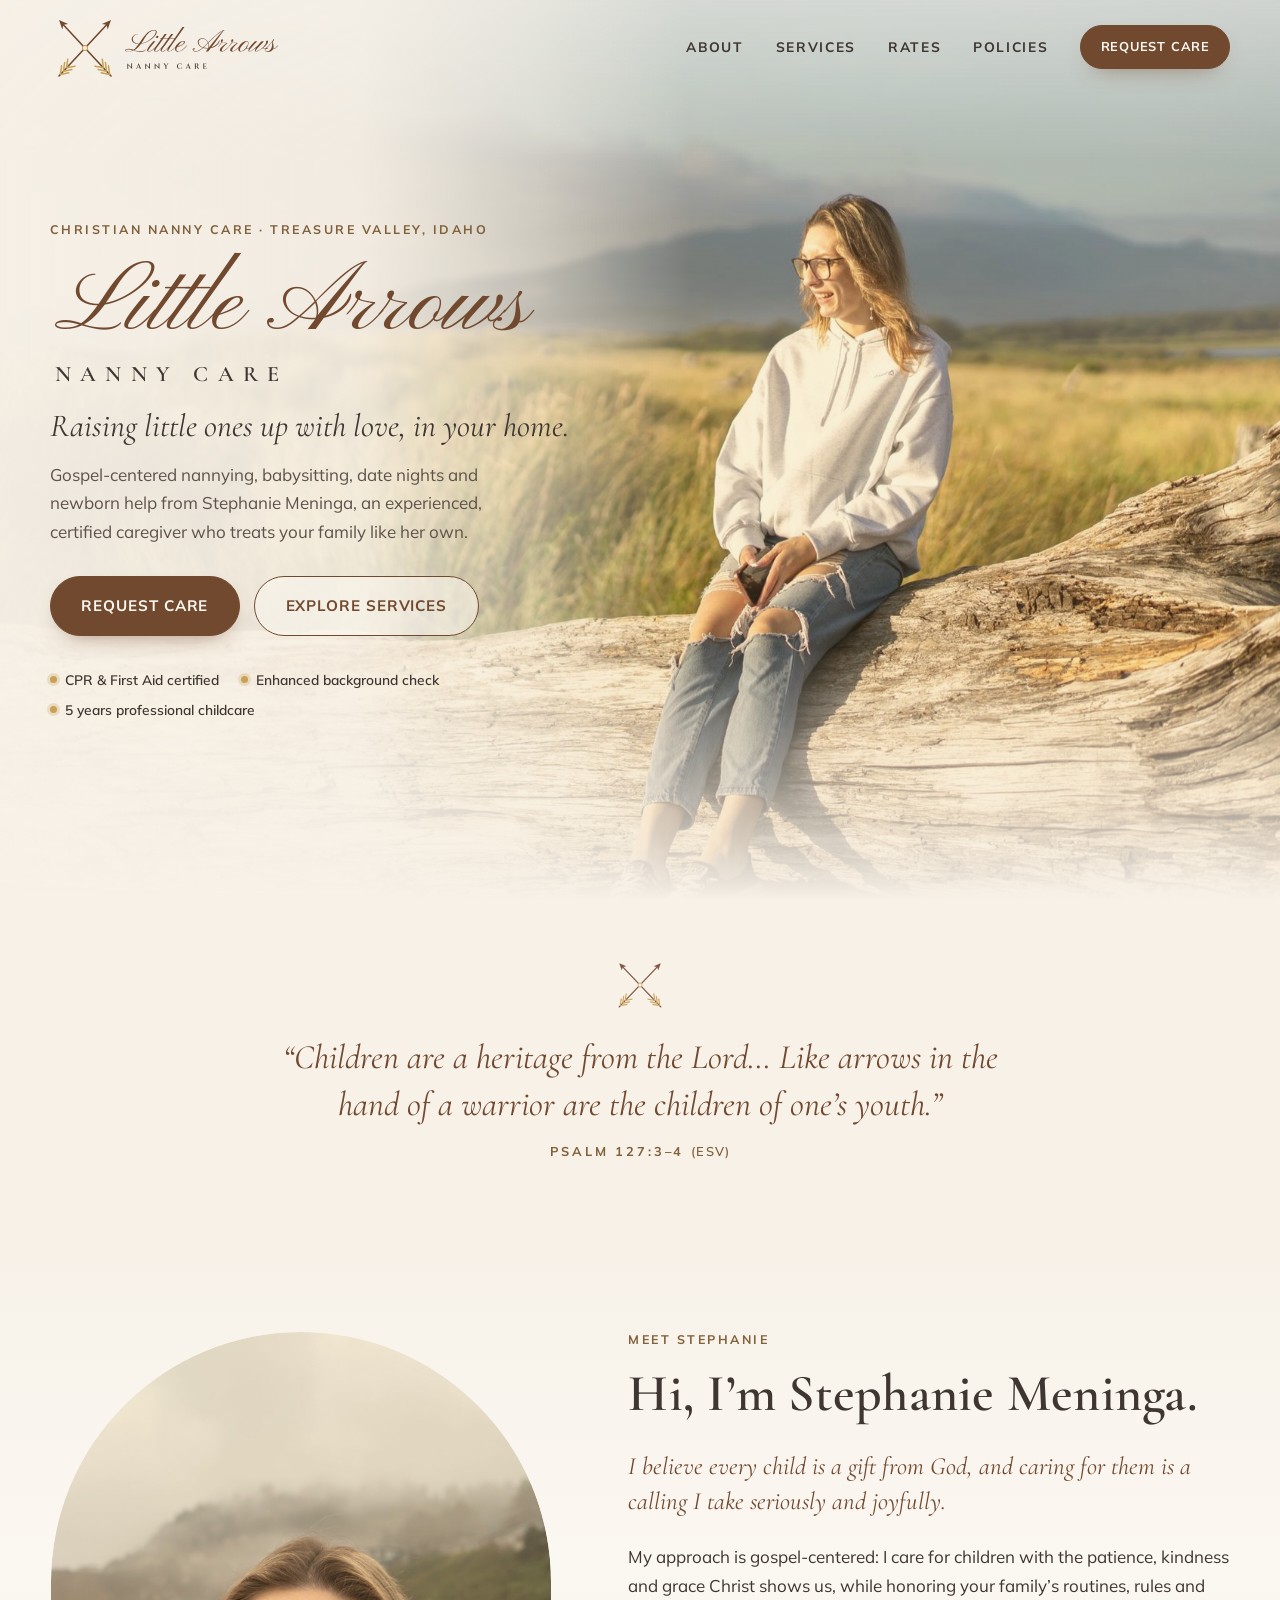
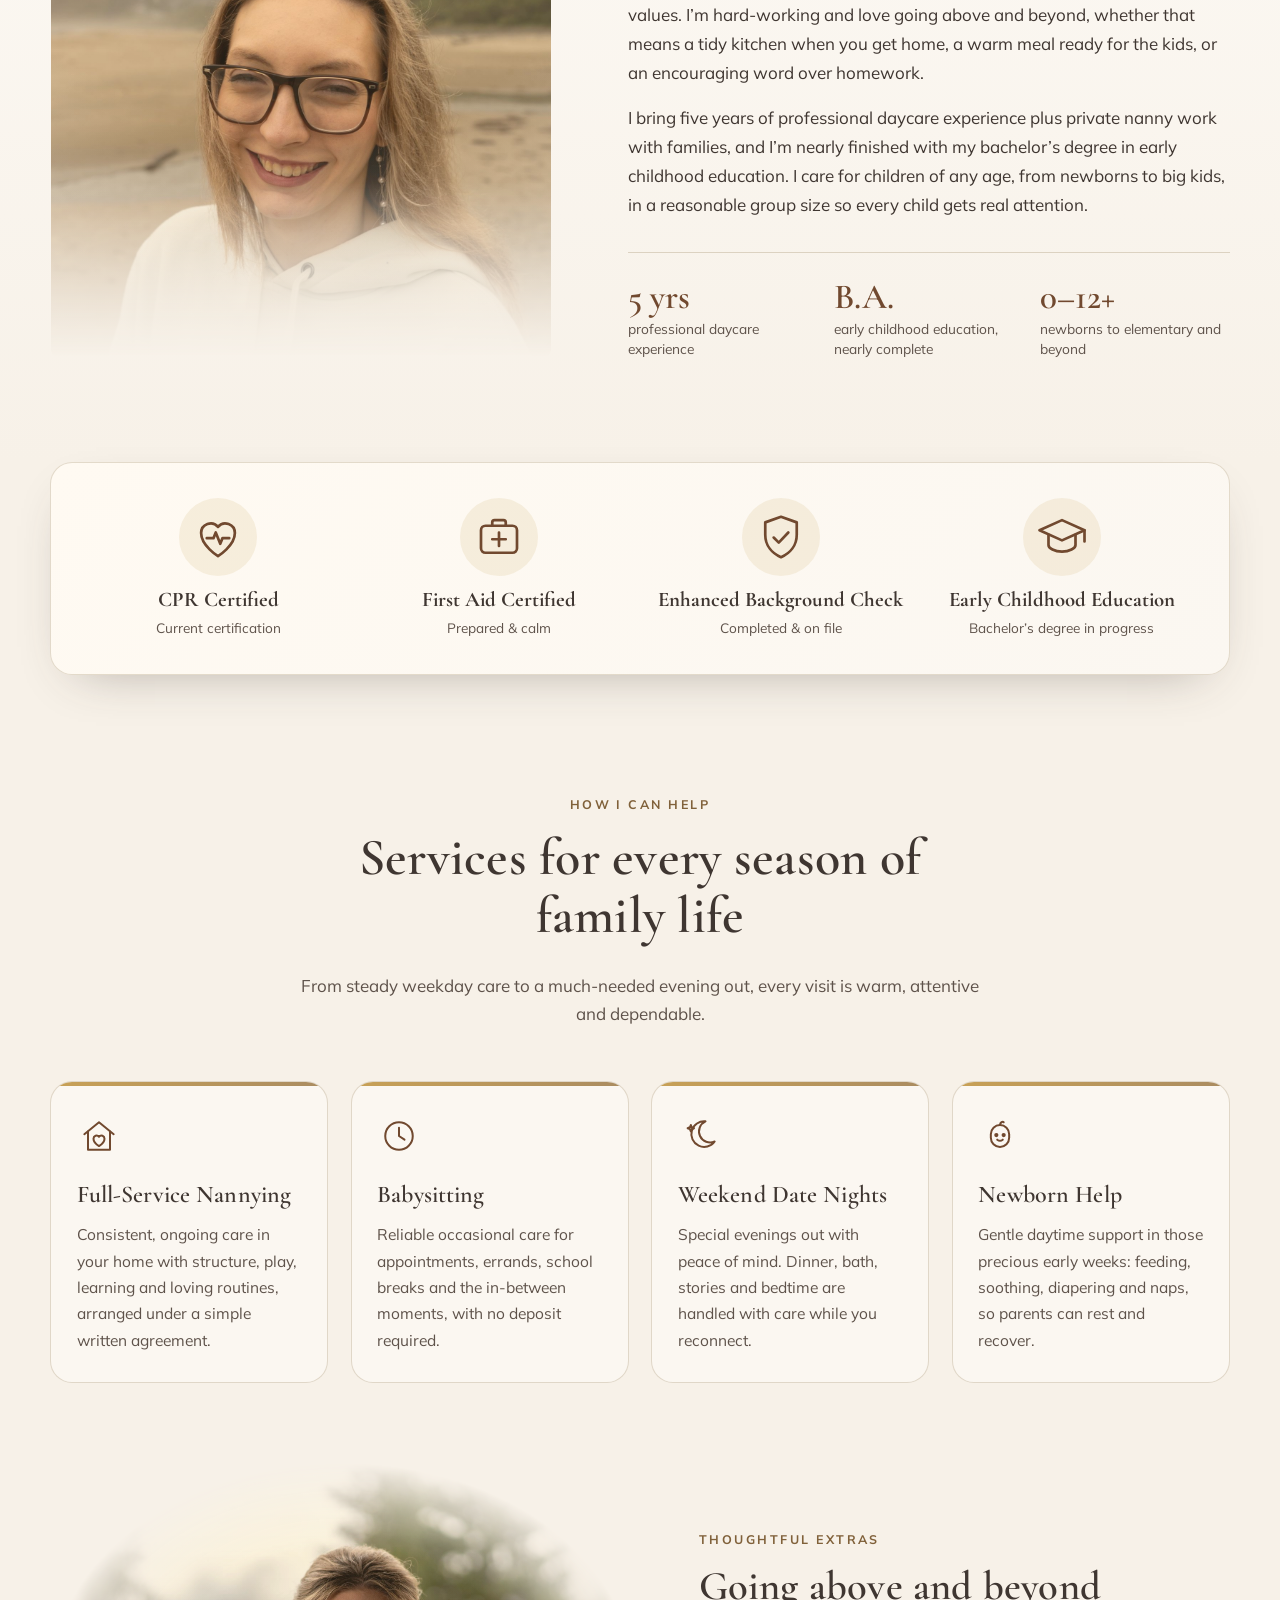
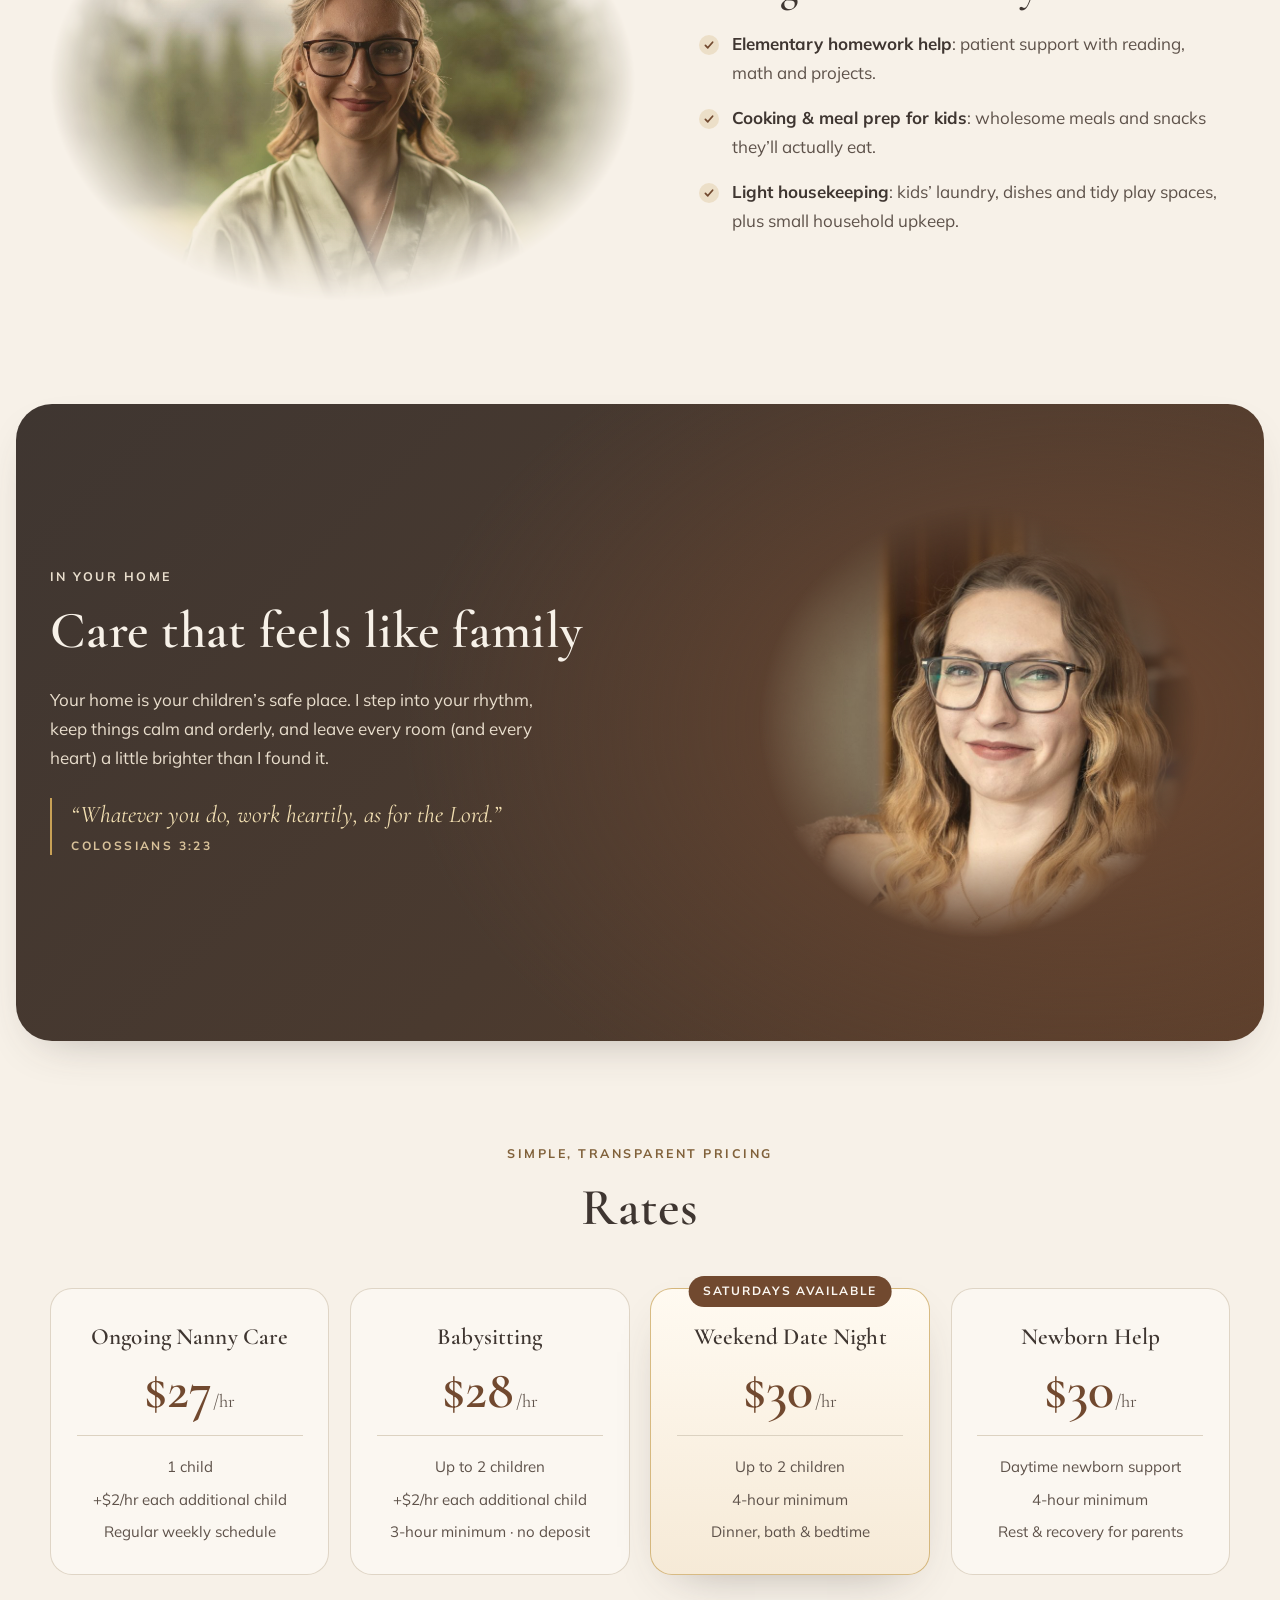
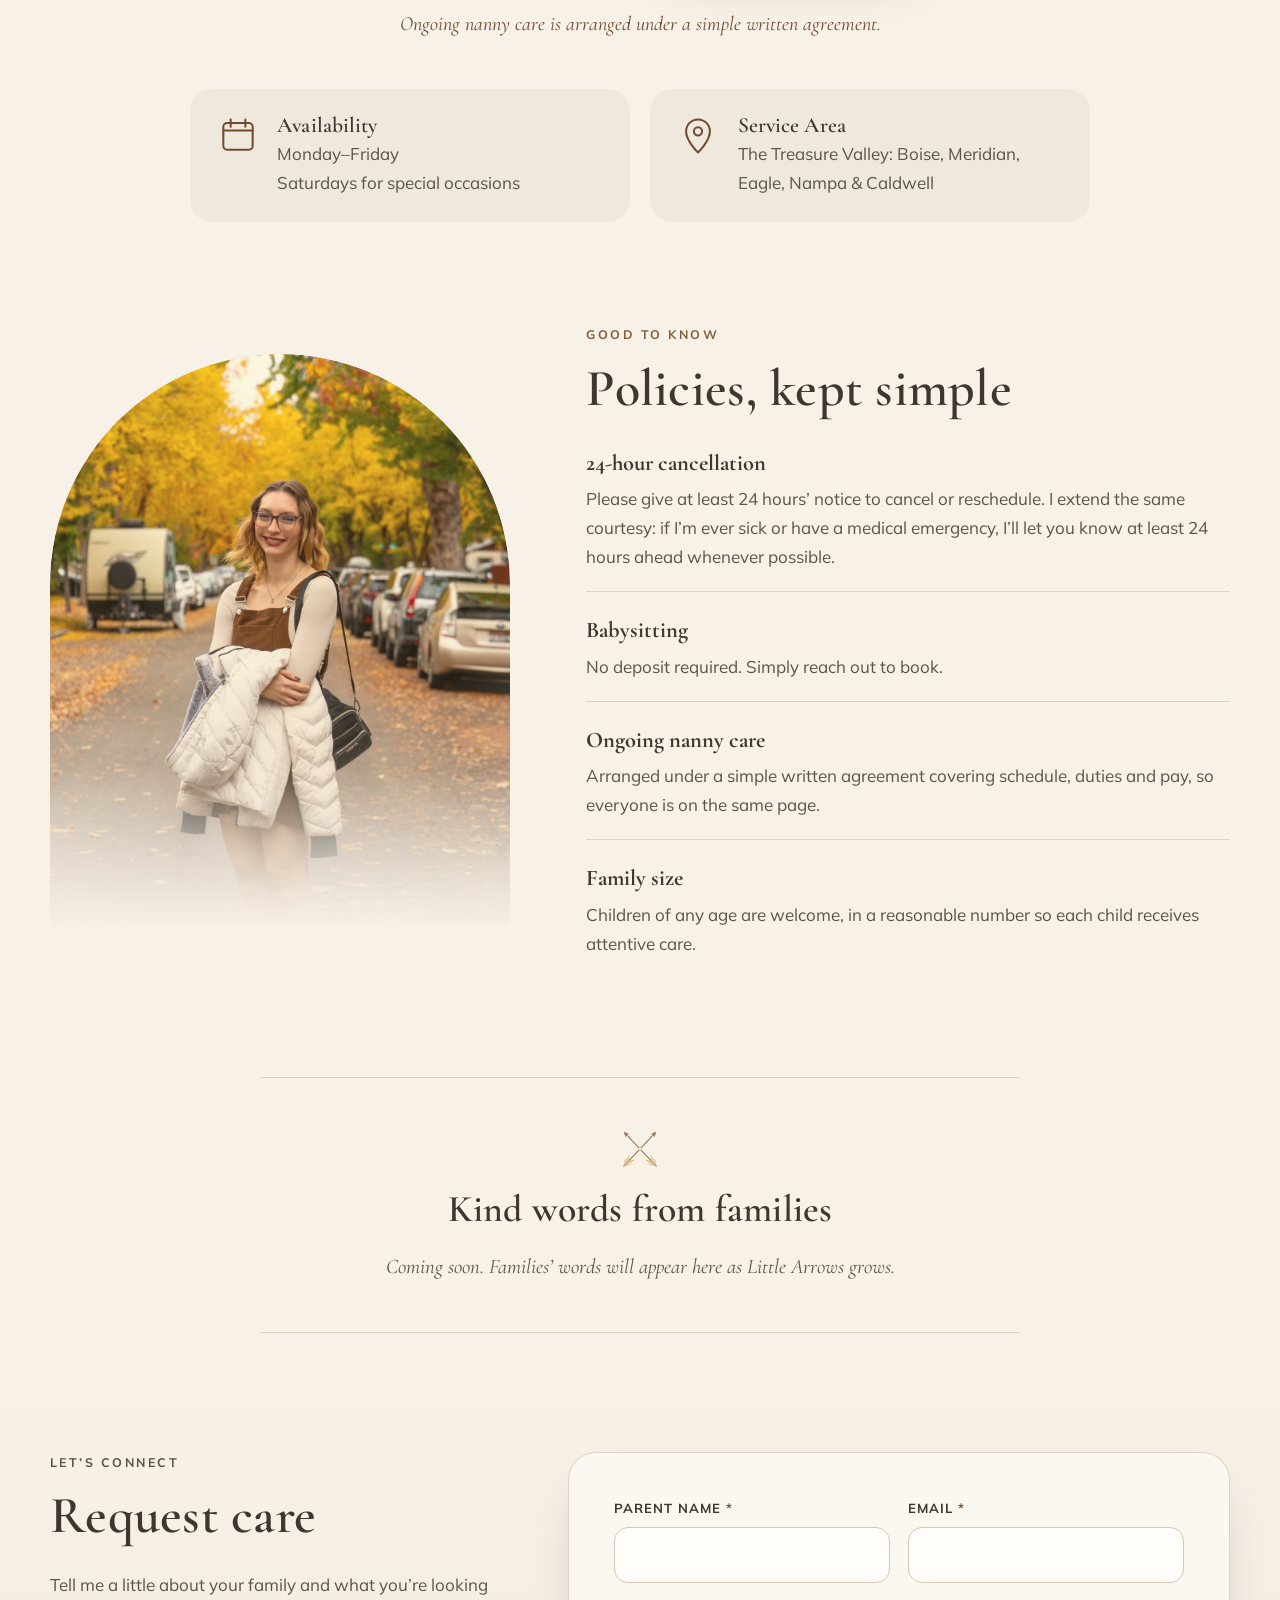
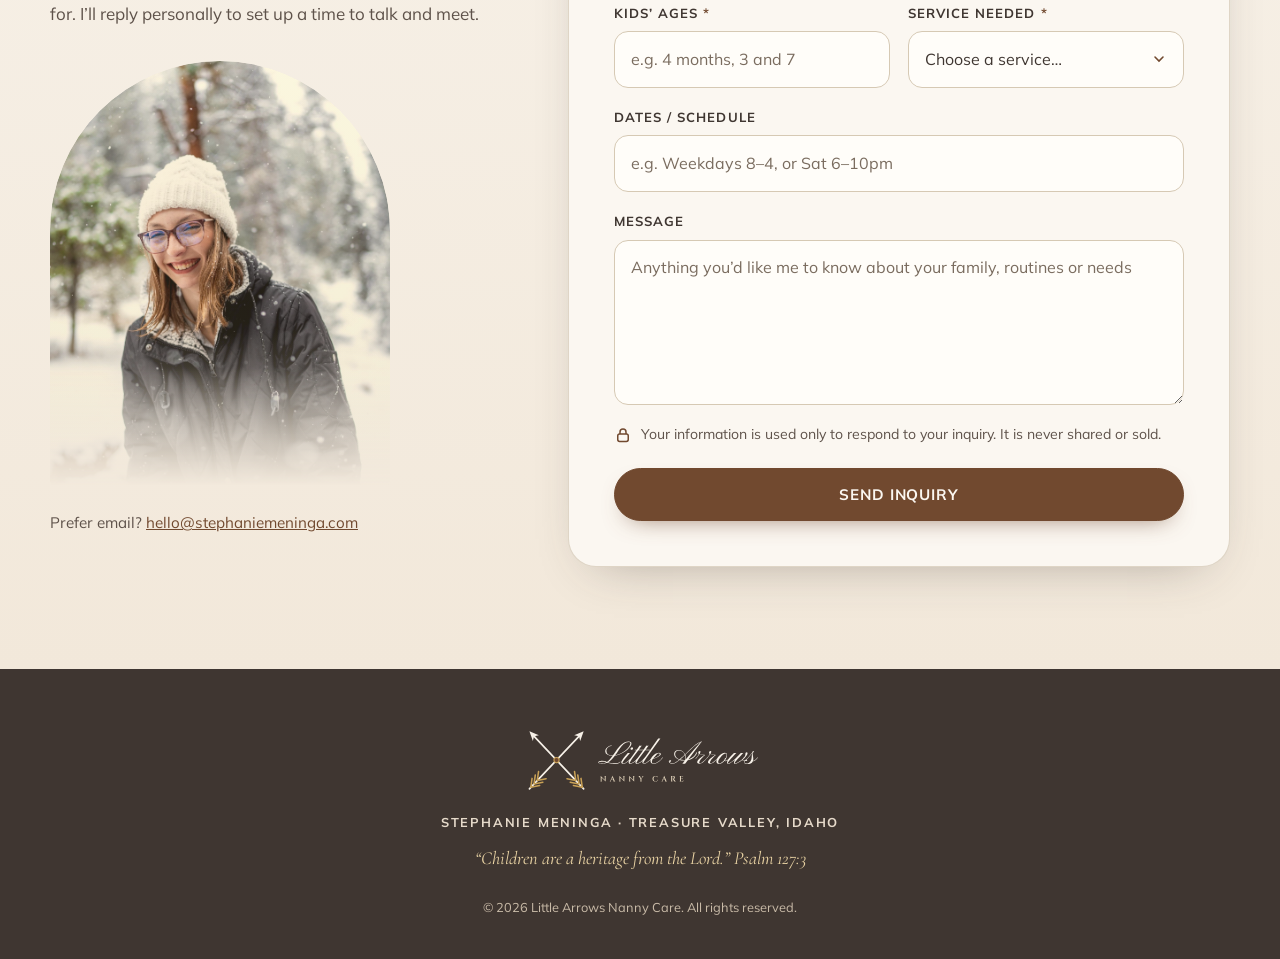
==== commit 0f6a00b3: "Preload the hero script font; README and photos/README updated for the new layout rules, motion, and" ====
--- a/index.html
+++ b/index.html
@@ -31,6 +31,7 @@
 
   <link rel="preload" href="assets/fonts/cormorant.woff2" as="font" type="font/woff2" crossorigin>
   <link rel="preload" href="assets/fonts/mulish.woff2" as="font" type="font/woff2" crossorigin>
+  <link rel="preload" href="assets/fonts/pinyon.woff2" as="font" type="font/woff2" crossorigin>
   <link rel="preload" as="image" href="photos/hero-desktop.jpg" media="(min-width: 761px) and (orientation: landscape), (min-width: 1024px)" fetchpriority="high">
   <link rel="preload" as="image" href="photos/hero-mobile.jpg" media="(max-width: 1023px) and (orientation: portrait)" fetchpriority="high">
   <link rel="stylesheet" href="assets/css/styles.css">
--- a/assets/css/styles.css
+++ b/assets/css/styles.css
@@ -334,10 +334,11 @@
   .motion [data-reveal="right"]{transform:translate3d(24px,0,0)}
 }
 /* Hero load-in: photo settles in, then eyebrow, title, tagline, text, buttons fade up.
-   (The photo starts at 20% opacity, not 0, so browsers register the first paint right away.) */
+   Start values are just above 0 (photo 20%, text 1%) so browsers still count the
+   first paint and the largest paint (Lighthouse/Core Web Vitals) right away. */
 @keyframes la-photo{from{opacity:.2;transform:scale(1.04)}to{opacity:1;transform:none}}
-@keyframes la-up{from{opacity:0;transform:translate3d(0,18px,0)}to{opacity:1;transform:none}}
-@keyframes la-fade{from{opacity:0}to{opacity:1}}
+@keyframes la-up{from{opacity:.01;transform:translate3d(0,18px,0)}to{opacity:1;transform:none}}
+@keyframes la-fade{from{opacity:.01}to{opacity:1}}
 .motion .hero-media img{animation:la-photo 1.8s var(--ease-soft) both;transform-origin:60% 40%}
 .motion .hero-content>*{animation:la-up .9s var(--ease-soft) both}
 .motion .hero-content>:nth-child(1){animation-delay:.25s}
